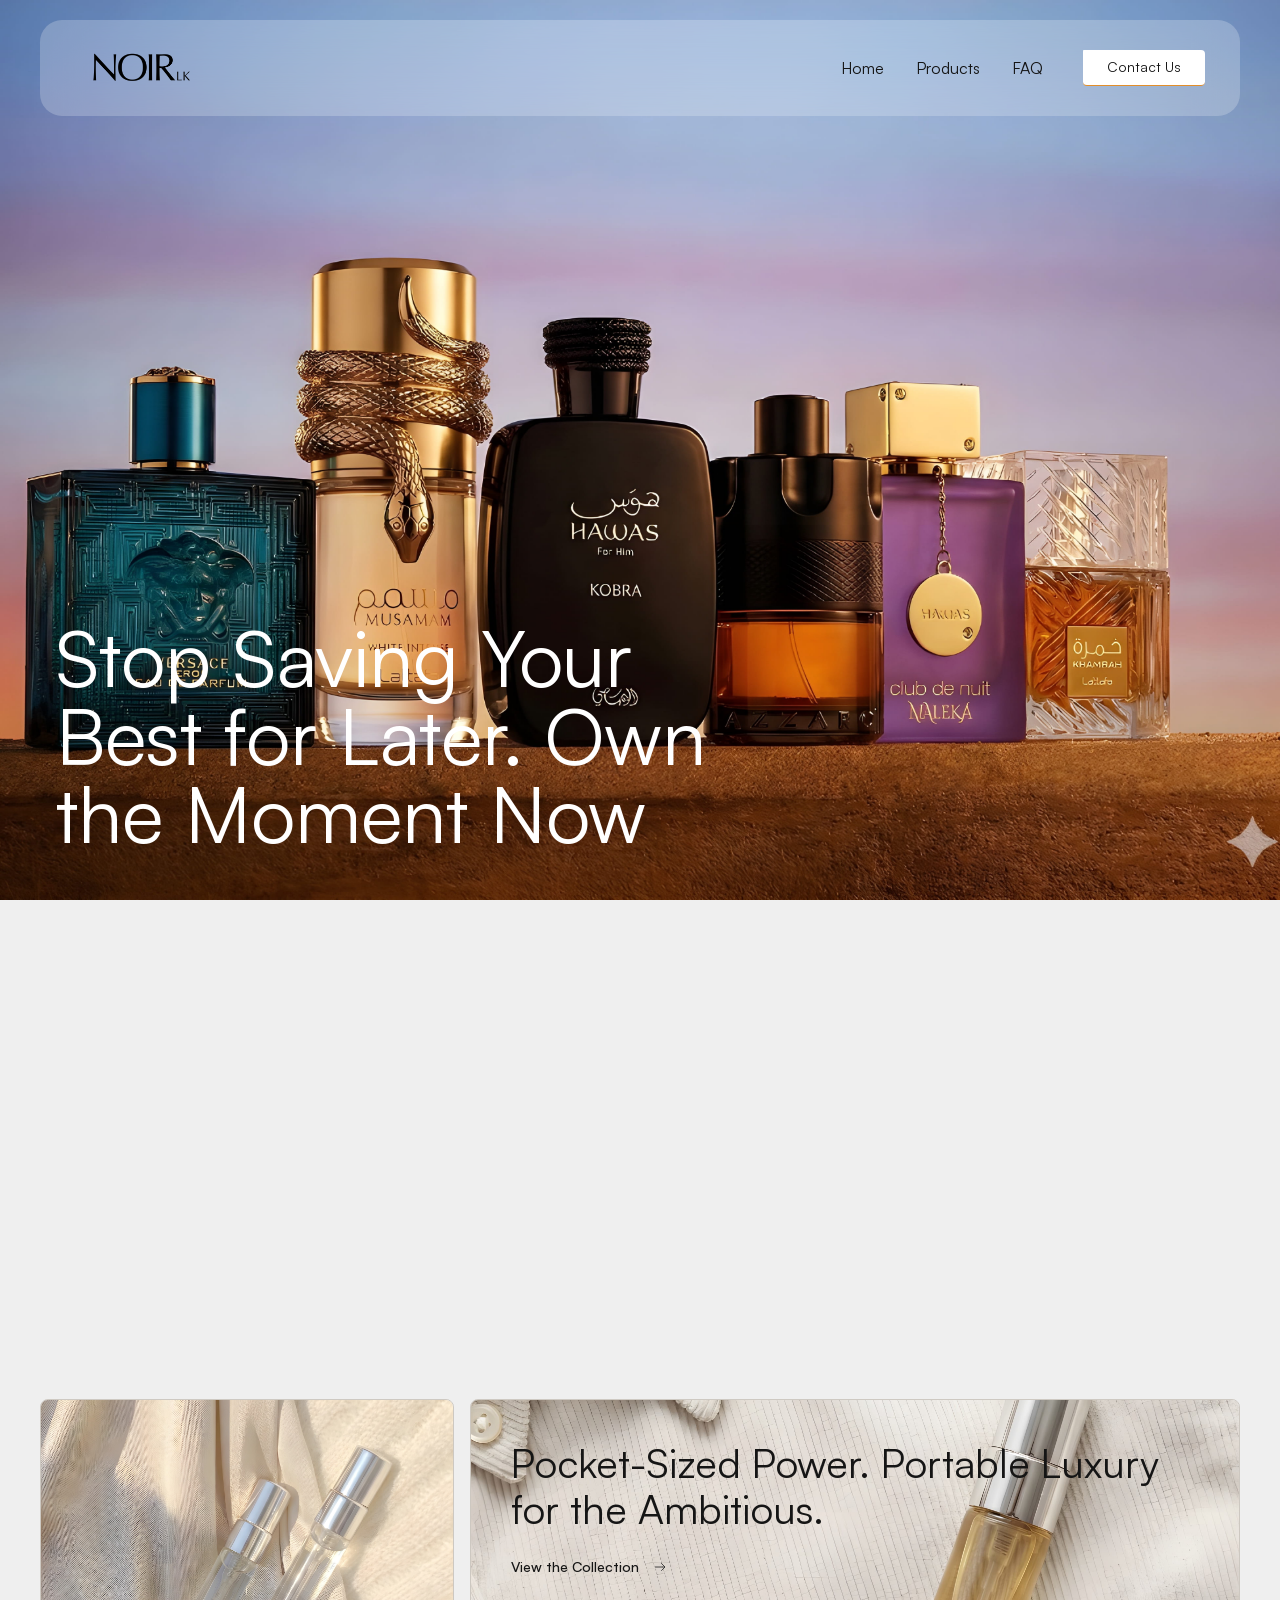
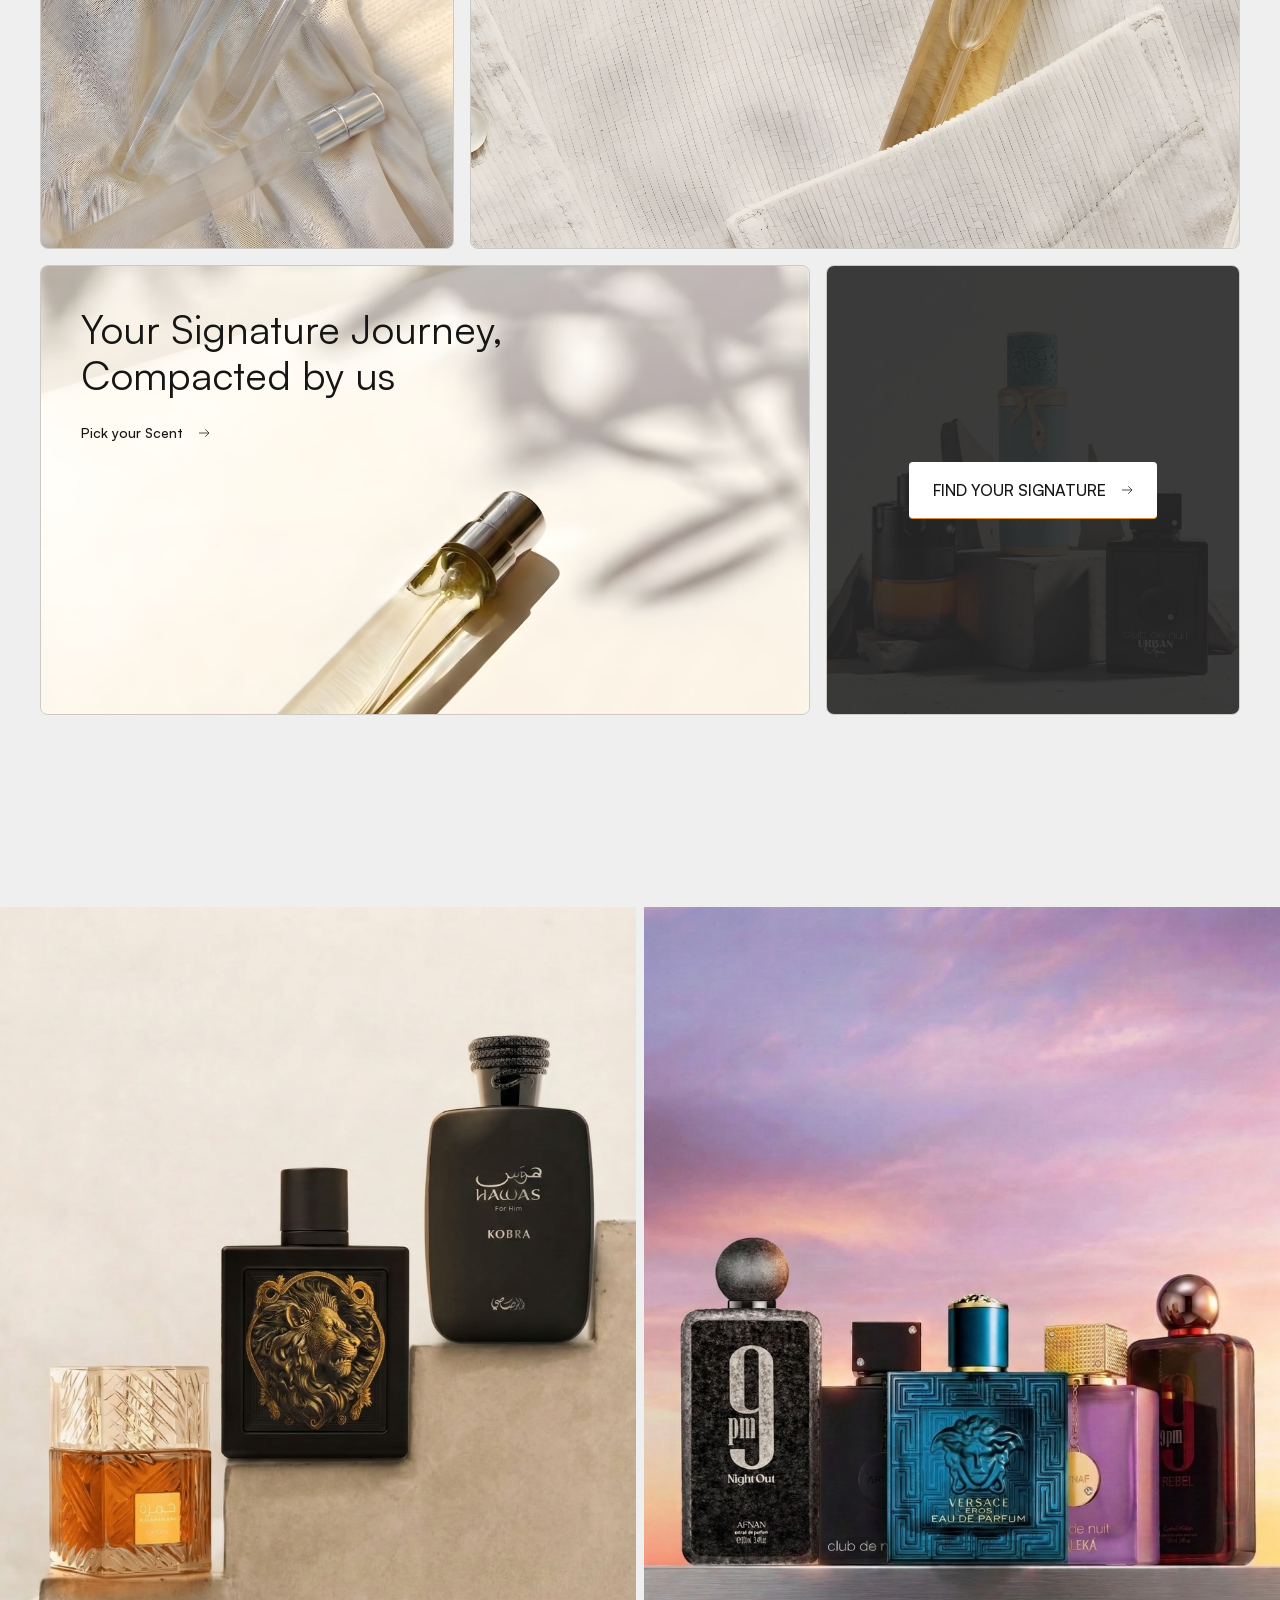
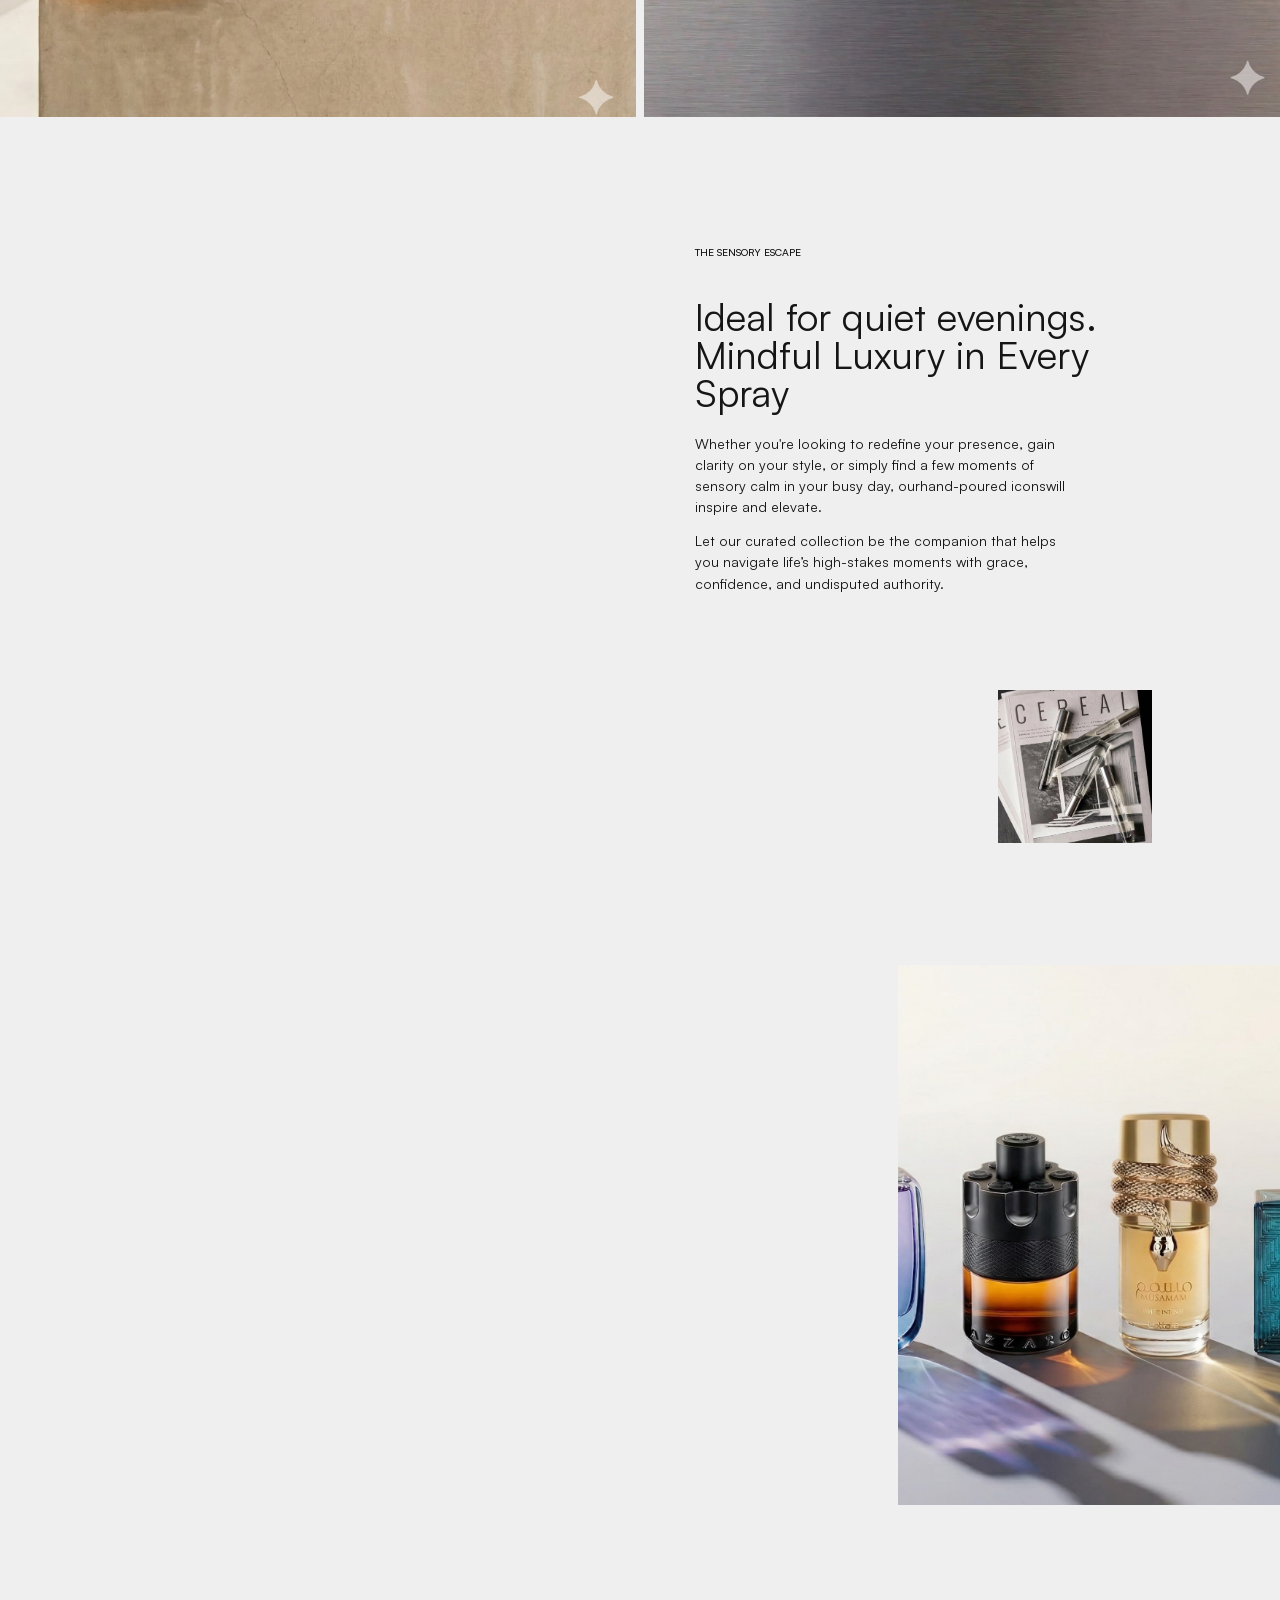
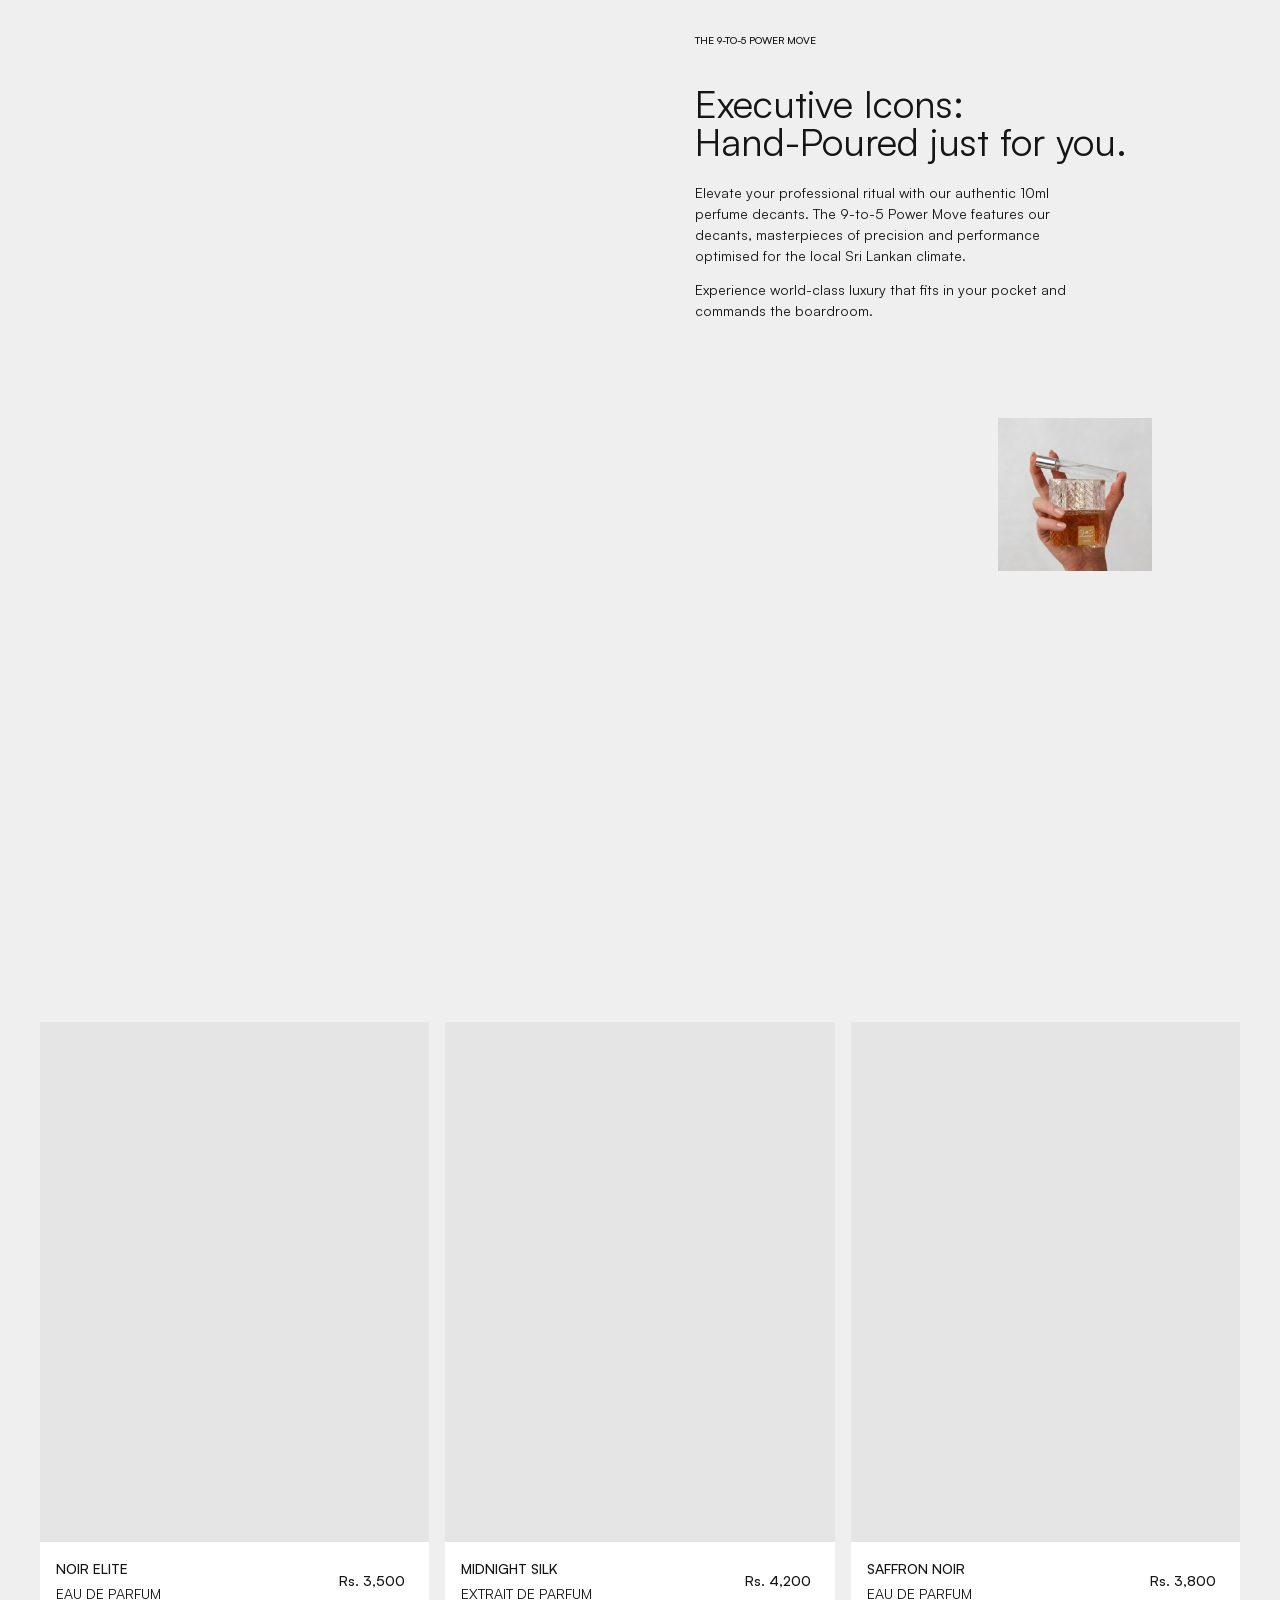
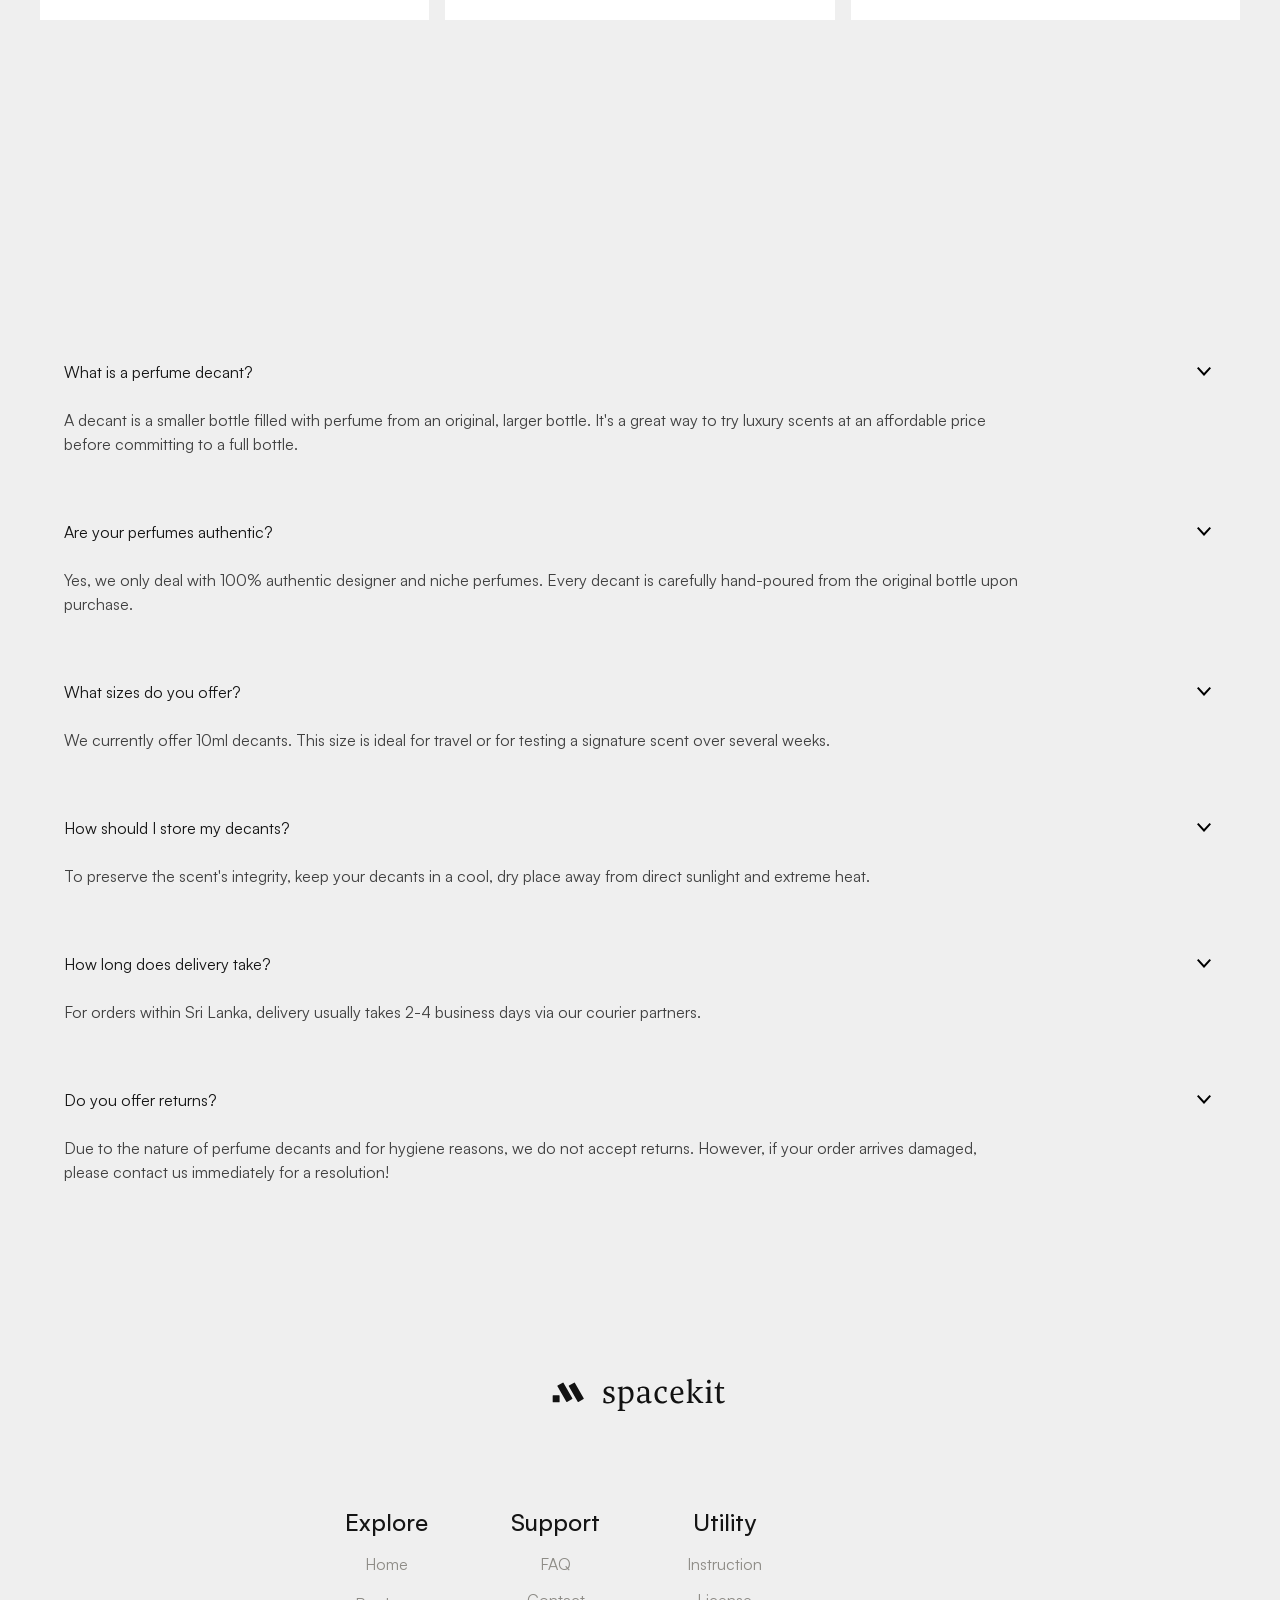
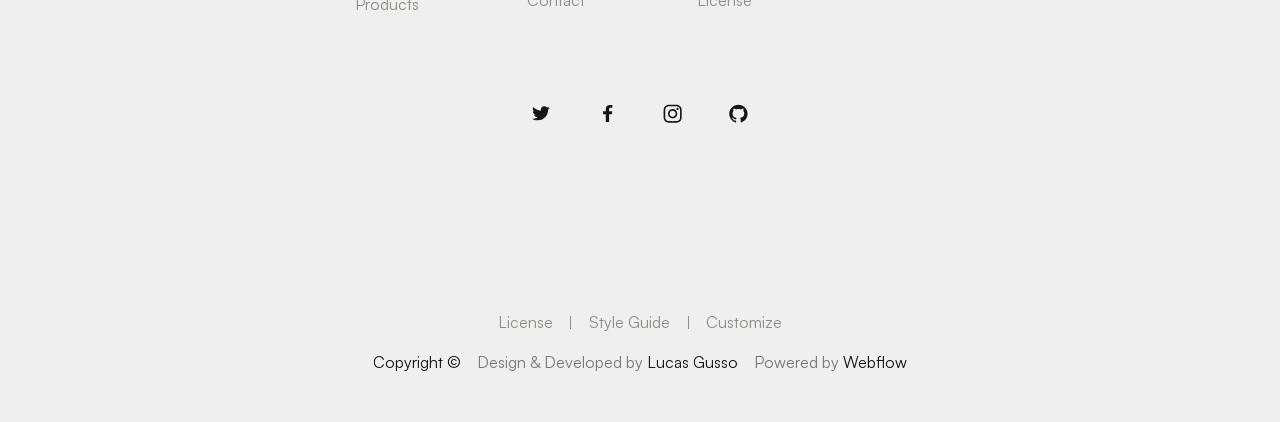
==== index.html @ 7b69faef "Products added" ====
<!DOCTYPE html>
<!--  This site was created in Webflow. https://webflow.com  --><!--  Last Published: Mon Mar 09 2026 17:05:46 GMT+0000 (Coordinated Universal Time)  -->
<html data-wf-page="69ae79fd73e4f31b45a3f7bb" data-wf-site="69ae79fa73e4f31b45a3f753" lang="en">

<head>
  <meta charset="utf-8">
  <title>Space Kit - Webflow HTML website template</title>
  <meta
    content="Elevate Your Business with Space Kit - A Free Webflow Template. Featuring CMS functionality and sleek animations, Entropy offers customizable layouts across 12 pages. Build your digital presence with ease and engage customers in style."
    name="description">
  <meta content="Space Kit - Webflow HTML website template" property="og:title">
  <meta
    content="Elevate Your Business with Space Kit - A Free Webflow Template. Featuring CMS functionality and sleek animations, Entropy offers customizable layouts across 12 pages. Build your digital presence with ease and engage customers in style."
    property="og:description">
  <meta
    content="https://cdn.prod.website-files.com/66ec6afe3cc26899cbbb300a/66eef805cadb8c125e36ce84_Opengraph%20SpaceKit.jpg"
    property="og:image">
  <meta content="Space Kit - Webflow HTML website template" property="twitter:title">
  <meta
    content="Elevate Your Business with Space Kit - A Free Webflow Template. Featuring CMS functionality and sleek animations, Entropy offers customizable layouts across 12 pages. Build your digital presence with ease and engage customers in style."
    property="twitter:description">
  <meta
    content="https://cdn.prod.website-files.com/66ec6afe3cc26899cbbb300a/66eef805cadb8c125e36ce84_Opengraph%20SpaceKit.jpg"
    property="twitter:image">
  <meta property="og:type" content="website">
  <meta content="summary_large_image" name="twitter:card">
  <meta content="width=device-width, initial-scale=1" name="viewport">
  <meta content="Webflow" name="generator">
  <link href="css/normalize.css" rel="stylesheet" type="text/css">
  <link href="css/webflow.css" rel="stylesheet" type="text/css">
  <link href="css/noir-ultra-awesome-site.webflow.css" rel="stylesheet" type="text/css">
  <script
    type="text/javascript">!function (o, c) { var n = c.documentElement, t = " w-mod-"; n.className += t + "js", ("ontouchstart" in o || o.DocumentTouch && c instanceof DocumentTouch) && (n.className += t + "touch") }(window, document);</script>
  <link href="images/favicon.jpg" rel="shortcut icon" type="image/x-icon">
  <link href="images/webclip.jpg" rel="apple-touch-icon">
</head>

<body>
  <div data-animation="default" data-collapse="medium" data-duration="400" data-easing="ease" data-easing2="ease"
    role="banner" class="navbar w-nav">
    <div class="padding-global">
      <div data-w-id="f9581d51-d09d-0761-a4c6-2b5106d5820a" class="container w-container">
        <div class="navbar-component">
          <a href="index.html" data-w-id="f9581d51-d09d-0761-a4c6-2b5106d5820c" aria-current="page"
            class="brand w-nav-brand w--current"><img sizes="(max-width: 767px) 98vw, (max-width: 991px) 728px, 940px"
              height="Auto" alt="" src="images/Noir_logo.png" loading="lazy"
              srcset="images/Noir_logo.png 500w, images/Noir_logo.png 1000w" class="logo-navbar"></a>
          <div class="right-navbar-content">
            <div class="nav-menu-wrap">
              <div class="menu-button w-nav-button">
                <div class="menu-icon w-icon-nav-menu"></div>
              </div>
            </div>
            <nav role="navigation" class="nav-menu w-nav-menu">
              <a href="index.html" aria-current="page" class="nav-link w-inline-block w--current">
                <div>Home</div>
              </a>
              <a href="products.html" class="nav-link w-inline-block">
                <div>Products</div>
              </a>
              <a href="faq.html" class="nav-link w-inline-block">
                <div>FAQ</div>
              </a>
              <div class="button-border">
                <a href="contact.html" class="button-navbar margin-left w-inline-block">
                  <div class="text-size-small">Contact Us</div>
                </a>
              </div>
            </nav>
          </div>
        </div>
      </div>
    </div>
    <div class="overlay-navbar"></div>
  </div>
  <section>
    <div class="hero-wrapper">
      <div class="hero-heading">
        <a href="products.html"
          style="-webkit-transform:translate3d(0, 10vh, 0) scale3d(1, 1, 1) rotateX(0) rotateY(0) rotateZ(0) skew(0, 0);-moz-transform:translate3d(0, 10vh, 0) scale3d(1, 1, 1) rotateX(0) rotateY(0) rotateZ(0) skew(0, 0);-ms-transform:translate3d(0, 10vh, 0) scale3d(1, 1, 1) rotateX(0) rotateY(0) rotateZ(0) skew(0, 0);transform:translate3d(0, 10vh, 0) scale3d(1, 1, 1) rotateX(0) rotateY(0) rotateZ(0) skew(0, 0);opacity:0"
          class="read-more-tag w-inline-block">
          <div class="text-size-small text-weight-bold">More Products</div>
          <div class="vertical-line-tag"></div>
          <div class="read-more-button">
            <div class="opacity-50">
              <div class="text-size-small text-weight-bold">See more</div>
            </div><img loading="lazy" src="images/Arrow.svg" alt="Arrow" class="arrow">
          </div>
        </a>
        <div class="heading-3 text-weight-light">Stop Saving Your Best for Later. Own the Moment Now</div>
      </div>
      <a href="#bento"
        style="-webkit-transform:translate3d(0, 0, 0) scale3d(1.2, 1.2, 1) rotateX(0) rotateY(0) rotateZ(0) skew(0, 0);-moz-transform:translate3d(0, 0, 0) scale3d(1.2, 1.2, 1) rotateX(0) rotateY(0) rotateZ(0) skew(0, 0);-ms-transform:translate3d(0, 0, 0) scale3d(1.2, 1.2, 1) rotateX(0) rotateY(0) rotateZ(0) skew(0, 0);transform:translate3d(0, 0, 0) scale3d(1.2, 1.2, 1) rotateX(0) rotateY(0) rotateZ(0) skew(0, 0);opacity:0"
        class="button-hero w-inline-block">
        <div class="button-image"><img loading="lazy" src="images/CIRCLE.svg" alt="Circle BG"></div>
        <div
          style="-webkit-transform:translate3d(0, 0, 0) scale3d(1, 1, 1) rotateX(0) rotateY(0) rotateZ(0deg) skew(0, 0);-moz-transform:translate3d(0, 0, 0) scale3d(1, 1, 1) rotateX(0) rotateY(0) rotateZ(0deg) skew(0, 0);-ms-transform:translate3d(0, 0, 0) scale3d(1, 1, 1) rotateX(0) rotateY(0) rotateZ(0deg) skew(0, 0);transform:translate3d(0, 0, 0) scale3d(1, 1, 1) rotateX(0) rotateY(0) rotateZ(0deg) skew(0, 0)"
          class="circular-text"><img loading="lazy" src="images/Circular-Text.svg" alt="Circle Text"></div>
        <div class="button-arrow">
          <div class="hero-arrow-wrapper"><img loading="lazy" src="images/Button-Arrow.svg" alt="Arrow"
              class="arrow"><img loading="lazy" src="images/Button-Arrow.svg" alt="Arrow" class="arrow"></div>
        </div>
      </a>
      <div class="hero-grid">
        <a id="w-node-_42e8932e-6c04-a7d4-f0c1-b4cf70a9f10b-45a3f7bb"
          style="opacity:0;-webkit-transform:translate3d(0, 0, 0) scale3d(3, 3, 1) rotateX(0) rotateY(0) rotateZ(0) skew(0, 0);-moz-transform:translate3d(0, 0, 0) scale3d(3, 3, 1) rotateX(0) rotateY(0) rotateZ(0) skew(0, 0);-ms-transform:translate3d(0, 0, 0) scale3d(3, 3, 1) rotateX(0) rotateY(0) rotateZ(0) skew(0, 0);transform:translate3d(0, 0, 0) scale3d(3, 3, 1) rotateX(0) rotateY(0) rotateZ(0) skew(0, 0)"
          href="products.html" class="hover-relative w-inline-block">
          <div class="circle-hover">
            <div class="circle-hero"></div>
          </div>
          <div class="hero-hover">
            <div class="hover-content">
              <div class="text-weight-medium">Hawas Kobra</div>
              <div>$26.00 USD</div>
            </div>
            <div class="arrow-hero"><img src="images/Diagonal-Arrow.svg" loading="lazy" alt="Arrow"
                class="arrow second"><img src="images/Diagonal-Arrow.svg" loading="lazy" alt="Arrow" class="arrow">
            </div>
          </div>
        </a>
        <a id="w-node-_05ee98da-4121-a380-22a3-c2cb54993546-45a3f7bb"
          style="opacity:0;-webkit-transform:translate3d(0, 0, 0) scale3d(3, 3, 1) rotateX(0) rotateY(0) rotateZ(0) skew(0, 0);-moz-transform:translate3d(0, 0, 0) scale3d(3, 3, 1) rotateX(0) rotateY(0) rotateZ(0) skew(0, 0);-ms-transform:translate3d(0, 0, 0) scale3d(3, 3, 1) rotateX(0) rotateY(0) rotateZ(0) skew(0, 0);transform:translate3d(0, 0, 0) scale3d(3, 3, 1) rotateX(0) rotateY(0) rotateZ(0) skew(0, 0)"
          href="products.html" class="hover-relative w-inline-block">
          <div class="circle-hover">
            <div class="circle-hero"></div>
          </div>
          <div class="hero-hover">
            <div class="hover-content">
              <div class="text-weight-medium">Versace Eros</div>
              <div>$26.00 USD</div>
            </div>
            <div class="arrow-hero"><img src="images/Diagonal-Arrow.svg" loading="lazy" alt="Arrow"
                class="arrow second"><img src="images/Diagonal-Arrow.svg" loading="lazy" alt="Arrow" class="arrow">
            </div>
          </div>
        </a>
        <a id="w-node-_860854ef-810e-d68b-1cce-be04898f4ed5-45a3f7bb"
          style="opacity:0;-webkit-transform:translate3d(0, 0, 0) scale3d(3, 3, 1) rotateX(0) rotateY(0) rotateZ(0) skew(0, 0);-moz-transform:translate3d(0, 0, 0) scale3d(3, 3, 1) rotateX(0) rotateY(0) rotateZ(0) skew(0, 0);-ms-transform:translate3d(0, 0, 0) scale3d(3, 3, 1) rotateX(0) rotateY(0) rotateZ(0) skew(0, 0);transform:translate3d(0, 0, 0) scale3d(3, 3, 1) rotateX(0) rotateY(0) rotateZ(0) skew(0, 0)"
          href="products.html" class="hover-relative w-inline-block">
          <div class="circle-hover">
            <div class="circle-hero"></div>
          </div>
          <div class="hero-hover">
            <div class="hover-content">
              <div class="text-weight-medium">Musamam White Intense</div>
              <div>$26.00 USD</div>
            </div>
            <div class="arrow-hero"><img src="images/Diagonal-Arrow.svg" loading="lazy" alt="Arrow"
                class="arrow second"><img src="images/Diagonal-Arrow.svg" loading="lazy" alt="Arrow" class="arrow">
            </div>
          </div>
        </a>
        <a id="w-node-ef7e6b0d-be93-adff-4060-9d901676e40c-45a3f7bb"
          style="opacity:0;-webkit-transform:translate3d(0, 0, 0) scale3d(3, 3, 1) rotateX(0) rotateY(0) rotateZ(0) skew(0, 0);-moz-transform:translate3d(0, 0, 0) scale3d(3, 3, 1) rotateX(0) rotateY(0) rotateZ(0) skew(0, 0);-ms-transform:translate3d(0, 0, 0) scale3d(3, 3, 1) rotateX(0) rotateY(0) rotateZ(0) skew(0, 0);transform:translate3d(0, 0, 0) scale3d(3, 3, 1) rotateX(0) rotateY(0) rotateZ(0) skew(0, 0)"
          href="products.html" class="hover-relative w-inline-block">
          <div class="circle-hover">
            <div class="circle-hero"></div>
          </div>
          <div class="hero-hover">
            <div class="hover-content">
              <div class="text-weight-medium">Azzaro MW Parfum</div>
              <div>$26.00 USD</div>
            </div>
            <div class="arrow-hero"><img src="images/Diagonal-Arrow.svg" loading="lazy" alt="Arrow"
                class="arrow second"><img src="images/Diagonal-Arrow.svg" loading="lazy" alt="Arrow" class="arrow">
            </div>
          </div>
        </a>
        <a id="w-node-e5f29151-518e-2cc5-830b-93494d1384d7-45a3f7bb"
          style="opacity:0;-webkit-transform:translate3d(0, 0, 0) scale3d(3, 3, 1) rotateX(0) rotateY(0) rotateZ(0) skew(0, 0);-moz-transform:translate3d(0, 0, 0) scale3d(3, 3, 1) rotateX(0) rotateY(0) rotateZ(0) skew(0, 0);-ms-transform:translate3d(0, 0, 0) scale3d(3, 3, 1) rotateX(0) rotateY(0) rotateZ(0) skew(0, 0);transform:translate3d(0, 0, 0) scale3d(3, 3, 1) rotateX(0) rotateY(0) rotateZ(0) skew(0, 0)"
          href="products.html" class="hover-relative w-inline-block">
          <div class="circle-hover">
            <div class="circle-hero"></div>
          </div>
          <div class="hero-hover">
            <div class="hover-content">
              <div class="text-weight-medium">club de nuit maleka</div>
              <div>$26.00 USD</div>
            </div>
            <div class="arrow-hero"><img src="images/Diagonal-Arrow.svg" loading="lazy" alt="Arrow"
                class="arrow second"><img src="images/Diagonal-Arrow.svg" loading="lazy" alt="Arrow" class="arrow">
            </div>
          </div>
        </a>
        <a id="w-node-_017e8081-75d8-24cb-ae60-e4c7ae005f3d-45a3f7bb"
          style="opacity:0;-webkit-transform:translate3d(0, 0, 0) scale3d(3, 3, 1) rotateX(0) rotateY(0) rotateZ(0) skew(0, 0);-moz-transform:translate3d(0, 0, 0) scale3d(3, 3, 1) rotateX(0) rotateY(0) rotateZ(0) skew(0, 0);-ms-transform:translate3d(0, 0, 0) scale3d(3, 3, 1) rotateX(0) rotateY(0) rotateZ(0) skew(0, 0);transform:translate3d(0, 0, 0) scale3d(3, 3, 1) rotateX(0) rotateY(0) rotateZ(0) skew(0, 0)"
          href="products.html" class="hover-relative w-inline-block">
          <div class="circle-hover">
            <div id="w-node-_203a4c75-b6ce-a7bf-7324-1a3494ceebd8-45a3f7bb" class="circle-hero"></div>
          </div>
          <div id="w-node-_0e9d5a4f-ceea-1a55-6491-4fcbdf0f3bbf-45a3f7bb" class="hero-hover">
            <div class="hover-content">
              <div class="text-weight-medium">Lattafa Khamrah</div>
              <div>$26.00 USD</div>
            </div>
            <div class="arrow-hero"><img src="images/Diagonal-Arrow.svg" loading="lazy" alt="Arrow"
                class="arrow second"><img src="images/Diagonal-Arrow.svg" loading="lazy" alt="Arrow" class="arrow">
            </div>
          </div>
        </a>
      </div>
      <div class="overlay-mobile"></div>
      <div class="hero-background"><img src="images/Hero_Image.jpg" loading="lazy"
          sizes="(max-width: 4096px) 100vw, 4096px"
          srcset="images/Hero_Image.jpg 500w, images/Hero_Image.jpg 800w, images/Hero_Image.jpg 1080w, images/Hero_Image.jpg 1600w, images/Hero_Image.jpg 2000w, images/Hero_Image.jpg 2600w, images/Hero_Image.jpg 3200w, images/Hero_Image.jpg 4096w"
          alt=""></div>
    </div>
  </section>
  <section>
    <div class="padding-global">
      <div class="w-layout-blockcontainer container w-container">
        <div id="bento" class="bento-wrapper">
          <div class="bento-header">
            <div data-w-id="6bd37292-5282-e855-ba53-dbeb6480588b" style="opacity:0" class="tag-marquee">
              <div
                style="-webkit-transform:translate3d(0%, 0, 0) scale3d(1, 1, 1) rotateX(0) rotateY(0) rotateZ(0) skew(0, 0);-moz-transform:translate3d(0%, 0, 0) scale3d(1, 1, 1) rotateX(0) rotateY(0) rotateZ(0) skew(0, 0);-ms-transform:translate3d(0%, 0, 0) scale3d(1, 1, 1) rotateX(0) rotateY(0) rotateZ(0) skew(0, 0);transform:translate3d(0%, 0, 0) scale3d(1, 1, 1) rotateX(0) rotateY(0) rotateZ(0) skew(0, 0)"
                class="tag">
                <div class="elipse"></div>
                <div class="text-size-small caps">Modern Essentials</div>
              </div>
              <div
                style="-webkit-transform:translate3d(0%, 0, 0) scale3d(1, 1, 1) rotateX(0) rotateY(0) rotateZ(0) skew(0, 0);-moz-transform:translate3d(0%, 0, 0) scale3d(1, 1, 1) rotateX(0) rotateY(0) rotateZ(0) skew(0, 0);-ms-transform:translate3d(0%, 0, 0) scale3d(1, 1, 1) rotateX(0) rotateY(0) rotateZ(0) skew(0, 0);transform:translate3d(0%, 0, 0) scale3d(1, 1, 1) rotateX(0) rotateY(0) rotateZ(0) skew(0, 0)"
                class="tag">
                <div class="elipse"></div>
                <div class="text-size-small caps">Curated for You</div>
              </div>
              <div
                style="-webkit-transform:translate3d(0%, 0, 0) scale3d(1, 1, 1) rotateX(0) rotateY(0) rotateZ(0) skew(0, 0);-moz-transform:translate3d(0%, 0, 0) scale3d(1, 1, 1) rotateX(0) rotateY(0) rotateZ(0) skew(0, 0);-ms-transform:translate3d(0%, 0, 0) scale3d(1, 1, 1) rotateX(0) rotateY(0) rotateZ(0) skew(0, 0);transform:translate3d(0%, 0, 0) scale3d(1, 1, 1) rotateX(0) rotateY(0) rotateZ(0) skew(0, 0)"
                class="tag">
                <div class="elipse"></div>
                <div class="text-size-small caps">Designed for your everyday adventures</div>
              </div>
            </div>
            <div data-w-id="2f423519-54a1-f6cf-f436-adda19db444f" style="opacity:0" class="heading-component">
              <div class="max-width-80ch">
                <div class="heading-4">Beyond the Essentials. Discover Your Signature Aura</div>
              </div>
              <div class="max-width-45ch">
                <div>From a portable power move for your next meeting to a bold niche fragrance for your afterhours,
                  explore a curated library of world-class scents designed to travel with you</div>
              </div>
            </div>
          </div>
          <div class="bento-component">
            <div class="bento-row">
              <div class="card-small"><img src="images/Image_22.jpg" loading="lazy" alt="" class="image"></div>
              <a href="products.html" class="card-big w-inline-block">
                <div class="card-big-content">
                  <div class="max-width-60ch">
                    <div class="heading-6">Pocket-Sized Power. Portable Luxury for the Ambitious.</div>
                  </div>
                  <div class="secondary-button">
                    <div class="text-size-small text-weight-medium">View the Collection</div>
                    <div class="arrow-wrapper"><img src="images/Arrow.svg" loading="lazy" alt="Arrow"></div>
                  </div>
                </div>
                <div class="card-image"><img src="images/Image_24.jpg" loading="lazy"
                    sizes="(max-width: 767px) 100vw, (max-width: 991px) 728px, 940px"
                    srcset="images/Image_24.jpg 500w, images/Image_24.jpg 800w, images/Image_24.jpg 1080w, images/Image_24.jpg 1600w, images/Image_24.jpg 2000w, images/Image_24.jpg 3068w"
                    alt="" class="image"></div>
              </a>
            </div>
            <div class="bento-row">
              <a href="products.html" class="card-big w-inline-block">
                <div class="card-big-content">
                  <div class="max-width-40ch">
                    <div class="heading-6">Your Signature Journey, Compacted by us</div>
                  </div>
                  <div class="secondary-button">
                    <div class="text-size-small text-weight-medium">Pick your Scent</div>
                    <div class="arrow-wrapper"><img src="images/Arrow.svg" loading="lazy" alt="Arrow"></div>
                  </div>
                </div>
                <div class="card-image"><img src="images/Image_25.jpg" loading="lazy"
                    sizes="(max-width: 767px) 100vw, (max-width: 991px) 728px, 940px"
                    srcset="images/Image_25.jpg 500w, images/Image_25.jpg 800w, images/Image_25.jpg 1080w, images/Image_25.jpg 1600w, images/Image_25.jpg 2728w"
                    alt="" class="image"></div>
              </a>
              <div class="card-small">
                <div class="relative">
                  <a href="products.html" class="primary-button w-inline-block">
                    <div class="text-weight-medium caps">Find your signature</div>
                    <div class="arrow-wrapper"><img src="images/Arrow.svg" loading="lazy" alt="Arrow"></div>
                  </a>
                </div>
                <div class="card-overlay"></div>
                <div class="card-image"><img src="images/Image_23.jpg" loading="lazy"
                    sizes="(max-width: 767px) 100vw, (max-width: 991px) 728px, 940px"
                    srcset="images/Image_23.jpg 500w, images/Image_23.jpg 800w, images/Image_23.jpg 1080w, images/Image_23.jpg 1600w, images/Image_23.jpg 2000w, images/Image_23.jpg 2754w"
                    alt="" class="image"></div>
              </div>
            </div>
          </div>
        </div>
      </div>
    </div>
  </section>
  <section>
    <div class="sticky-wrapper">
      <div class="sticky-component"><img src="images/Image_16.jpg" loading="lazy"
          sizes="(max-width: 1792px) 100vw, 1792px"
          srcset="images/Image_16.jpg 500w, images/Image_16.jpg 800w, images/Image_16.jpg 1080w, images/Image_16.jpg 1792w"
          alt=""></div>
      <div class="sticky-content">
        <div class="sticky-big-image"><img src="images/Image_17.jpg" loading="lazy"
            sizes="(max-width: 1848px) 100vw, 1848px"
            srcset="images/Image_17.jpg 500w, images/Image_17.jpg 800w, images/Image_17.jpg 1080w, images/Image_17.jpg 1848w"
            alt=""></div>
        <div class="sticky-text">
          <div class="text-weight-medium caps regular-vw-small">The Sensory Escape</div>
          <div class="content max-width-34vw">
            <div class="heading-vw">Ideal for quiet evenings. Mindful Luxury in Every Spray</div>
            <div class="sticky-paragraph">
              <div class="regular-vw">Whether you&#x27;re looking to redefine your presence, gain clarity on your style,
                or simply find a few moments of sensory calm in your busy day, ourhand-poured iconswill inspire and
                elevate. </div>
              <div class="regular-vw">Let our curated collection be the companion that helps you navigate life’s
                high-stakes moments with grace, confidence, and undisputed authority.</div>
            </div>
          </div>
        </div>
        <div class="sticky-small-image"><img src="images/Image_10.jpg" loading="lazy"
            sizes="(max-width: 1684px) 100vw, 1684px"
            srcset="images/Image_10.jpg 500w, images/Image_10.jpg 800w, images/Image_10.jpg 1080w, images/Image_10.jpg 1684w"
            alt="" class="image-parallax"></div>
        <div data-w-id="d6eb4b71-80eb-f603-35f2-731c895e4ef6" class="sticky-medium-image"><img src="images/Image_11.jpg"
            loading="lazy" sizes="(max-width: 2752px) 100vw, 2752px"
            srcset="images/Image_11.jpg 500w, images/Image_11.jpg 800w, images/Image_11.jpg 1080w, images/Image_11.jpg 1600w, images/Image_11.jpg 2000w, images/Image_11.jpg 2752w"
            alt="" class="image-parallax"></div>
        <div class="sticky-text">
          <div class="text-weight-medium caps regular-vw-small">THE 9-TO-5 POWER MOVE</div>
          <div class="content">
            <div class="heading-vw">Executive Icons: <br>Hand-Poured just for you.</div>
            <div class="sticky-paragraph">
              <div class="regular-vw">Elevate your professional ritual with our authentic 10ml perfume decants. The
                9-to-5 Power Move features our decants, masterpieces of precision and performance optimised for the
                local Sri Lankan climate. </div>
              <div class="regular-vw">Experience world-class luxury that fits in your pocket and commands the boardroom.
              </div>
            </div>
          </div>
        </div>
        <div class="sticky-small-image"><img src="images/Image_12.jpg" loading="lazy"
            sizes="(max-width: 4000px) 100vw, 4000px"
            srcset="images/Image_12.jpg 500w, images/Image_12.jpg 800w, images/Image_12.jpg 1080w, images/Image_12.jpg 1600w, images/Image_12.jpg 2000w, images/Image_12.jpg 2600w, images/Image_12.jpg 4000w"
            alt="" class="image-parallax"></div>
      </div>
    </div>
  </section>
  <section>
    <div class="padding-global">
      <div class="w-layout-blockcontainer container medium w-container">
        <div class="products-wrapper">
          <div data-w-id="b549090b-fb57-780a-009d-ed71c2b6c8c2" style="opacity:0" class="products-header">
            <div class="products-heading">
              <div class="flex-horizontal">
                <div class="icon-wrapper"><img src="images/Cross.svg" loading="lazy" alt="Icon"></div>
                <div class="text-size-large text-weight-medium caps">Curated Decants</div>
              </div>
              <div class="opacity-60">
                <div>All collection</div>
              </div>
            </div>
            <div class="button-wrapper">
              <a href="products.html" class="black-button w-inline-block">
                <div class="text-weight-medium caps">Find your signature</div>
              </a>
            </div>
          </div>
          <div class="products-card-wrapper">
            <div class="products-cards">
              <div class="w-dyn-item">
                <a href="detail_products.html?id=1&name=Noir%20Elite&price=Rs.%203,500&image=images/Products/Image_1.jpg&desc=A%20decadent%20and%20sophisticated%20fragrance%20with%20notes%20of%20rich%20oud%20and%20spices."
                  class="product-link w-inline-block">
                  <div class="product-card-image"><img src="images/Products/Image_1.jpg" loading="lazy"
                      style="transform:translate3d(0, 0, 0) scale3d(1.09, 1.09, 1) rotateX(0) rotateY(0) rotateZ(0) skew(0, 0)"
                      alt="Noir Elite" class="image">
                    <div style="height:100%" class="mask-frame"></div>
                  </div>
                  <div class="product-card-info">
                    <div class="info">
                      <div class="text-size-small text-weight-medium caps">Noir Elite</div>
                      <div class="text-size-small caps">Eau de Parfum</div>
                    </div>
                    <div class="text-size-small text-weight-medium">Rs. 3,500</div>
                  </div>
                </a>
              </div>
              <div class="w-dyn-item">
                <a href="detail_products.html?id=2&name=Midnight%20Silk&price=Rs.%204,200&image=images/Products/Image_2.jpg&desc=A%20sensual%20blend%20of%20midnight%20jasmine%20and%20dark%20vanilla%20over%20a%20silky%20base."
                  class="product-link w-inline-block">
                  <div class="product-card-image"><img src="images/Products/Image_2.jpg" loading="lazy"
                      style="transform:translate3d(0, 0, 0) scale3d(1.09, 1.09, 1) rotateX(0) rotateY(0) rotateZ(0) skew(0, 0)"
                      alt="Midnight Silk" class="image">
                    <div style="height:100%" class="mask-frame"></div>
                  </div>
                  <div class="product-card-info">
                    <div class="info">
                      <div class="text-size-small text-weight-medium caps">Midnight Silk</div>
                      <div class="text-size-small caps">Extrait de Parfum</div>
                    </div>
                    <div class="text-size-small text-weight-medium">Rs. 4,200</div>
                  </div>
                </a>
              </div>
              <div class="w-dyn-item">
                <a href="detail_products.html?id=3&name=Saffron%20Noir&price=Rs.%203,800&image=images/Products/Image_3.jpg&desc=Vibrant%20saffron%20notes%20intertwined%20with%20dark%20leather%20and%20hints%20of%20black%20pepper."
                  class="product-link w-inline-block">
                  <div class="product-card-image"><img src="images/Products/Image_3.jpg" loading="lazy"
                      style="transform:translate3d(0, 0, 0) scale3d(1.09, 1.09, 1) rotateX(0) rotateY(0) rotateZ(0) skew(0, 0)"
                      alt="Saffron Noir" class="image">
                    <div style="height:100%" class="mask-frame"></div>
                  </div>
                  <div class="product-card-info">
                    <div class="info">
                      <div class="text-size-small text-weight-medium caps">Saffron Noir</div>
                      <div class="text-size-small caps">Eau de Parfum</div>
                    </div>
                    <div class="text-size-small text-weight-medium">Rs. 3,800</div>
                  </div>
                </a>
              </div>
            </div>
          </div>
        </div>
      </div>
    </div>
  </section>
  <section>
    <div class="padding-global">
      <div class="w-layout-blockcontainer container small w-container">
        <div class="faq-wrapper">
          <div data-w-id="91f2a621-a900-bda0-4e4b-f4d51b12c4ae" style="opacity:0" class="faq-heading">
            <div class="heading-5">Frequently asked questions</div>
          </div>
          <div class="faq-component">
            <div class="faq-list">
              <div class="faq-hover">
                <div class="faq-item">
                  <div class="faq-top">
                    <div class="faq-title-wrapper">
                      <div>What is a perfume decant?</div>
                    </div>
                    <div class="faq-action-wrapper"><img loading="lazy" src="images/FAQ-Arrow.svg" alt="Arrow"
                        class="arrow"></div>
                  </div>
                  <div class="faq-bottom">
                    <div class="faq-bottom-content">
                      <p>A decant is a smaller bottle filled with perfume from an original, larger bottle. It's a great
                        way to try luxury scents at an affordable price before committing to a full bottle.</p>
                    </div>
                  </div>
                </div>
              </div>
              <div class="faq-hover">
                <div class="faq-item">
                  <div class="faq-top">
                    <div class="faq-title-wrapper">
                      <div>Are your perfumes authentic?</div>
                    </div>
                    <div class="faq-action-wrapper"><img loading="lazy" src="images/FAQ-Arrow.svg" alt="Arrow"
                        class="arrow"></div>
                  </div>
                  <div class="faq-bottom">
                    <div class="faq-bottom-content">
                      <p>Yes, we only deal with 100% authentic designer and niche perfumes. Every decant is carefully
                        hand-poured from the original bottle upon purchase.</p>
                    </div>
                  </div>
                </div>
              </div>
              <div class="faq-hover">
                <div class="faq-item">
                  <div class="faq-top">
                    <div class="faq-title-wrapper">
                      <div>What sizes do you offer?</div>
                    </div>
                    <div class="faq-action-wrapper"><img loading="lazy" src="images/FAQ-Arrow.svg" alt="Arrow"
                        class="arrow"></div>
                  </div>
                  <div class="faq-bottom">
                    <div class="faq-bottom-content">
                      <p>We currently offer 10ml decants. This size is ideal for travel or for testing a signature scent
                        over several weeks.</p>
                    </div>
                  </div>
                </div>
              </div>
              <div class="faq-hover">
                <div class="faq-item">
                  <div class="faq-top">
                    <div class="faq-title-wrapper">
                      <div>How should I store my decants?</div>
                    </div>
                    <div class="faq-action-wrapper"><img loading="lazy" src="images/FAQ-Arrow.svg" alt="Arrow"
                        class="arrow"></div>
                  </div>
                  <div class="faq-bottom">
                    <div class="faq-bottom-content">
                      <p>To preserve the scent's integrity, keep your decants in a cool, dry place away from direct
                        sunlight and extreme heat.</p>
                    </div>
                  </div>
                </div>
              </div>
              <div class="faq-hover">
                <div class="faq-item">
                  <div class="faq-top">
                    <div class="faq-title-wrapper">
                      <div>How long does delivery take?</div>
                    </div>
                    <div class="faq-action-wrapper"><img loading="lazy" src="images/FAQ-Arrow.svg" alt="Arrow"
                        class="arrow"></div>
                  </div>
                  <div class="faq-bottom">
                    <div class="faq-bottom-content">
                      <p>For orders within Sri Lanka, delivery usually takes 2-4 business days via our courier partners.
                      </p>
                    </div>
                  </div>
                </div>
              </div>
              <div class="faq-hover">
                <div class="faq-item">
                  <div class="faq-top">
                    <div class="faq-title-wrapper">
                      <div>Do you offer returns?</div>
                    </div>
                    <div class="faq-action-wrapper"><img loading="lazy" src="images/FAQ-Arrow.svg" alt="Arrow"
                        class="arrow"></div>
                  </div>
                  <div class="faq-bottom">
                    <div class="faq-bottom-content">
                      <p>Due to the nature of perfume decants and for hygiene reasons, we do not accept returns.
                        However, if your order arrives damaged, please contact us immediately for a resolution!</p>
                    </div>
                  </div>
                </div>
              </div>
            </div>
          </div>
        </div>
      </div>
    </div>
  </section>
  <section>
    <div class="padding-global">
      <div class="w-layout-blockcontainer container w-container">
        <div class="footer-component">
          <div data-w-id="840cf11d-6f08-20b7-2ae0-7b73f27382ee" class="footer-heading"><img loading="lazy"
              src="images/Logo-Spacekit.svg" alt="Logo" class="logo-footer"></div>
          <div data-w-id="840cf11d-6f08-20b7-2ae0-7b73f27382f0" class="w-layout-grid footer-grid">
            <div class="footer-grid-wrap">
              <div class="footer-text-size text-weight-medium">Explore</div>
              <div class="footer-links-wrapper">
                <a href="index.html" aria-current="page" class="footer-link w--current">Home</a>
                <a href="products.html" class="footer-link">Products</a>
              </div>
            </div>
            <div class="footer-grid-wrap">
              <div class="footer-text-size text-weight-medium">Support</div>
              <a href="faq.html" class="footer-link">FAQ</a>
              <a href="contact.html" class="footer-link">Contact</a>
            </div>

            <div class="footer-grid-wrap">
              <div class="footer-text-size text-weight-medium">Utility</div>
              <a href="other/instruction.html" class="footer-link">Instruction</a>
              <a href="other/license.html" class="footer-link">License</a>
            </div>
          </div>
          <div data-w-id="840cf11d-6f08-20b7-2ae0-7b73f2738313" class="footer-social-wrapper">
            <a href="https://webflow.com/templates/designers/lucas-gusso" class="footer-social w-inline-block"><img
                loading="lazy" src="images/Group.svg" alt="Logo" class="icon-embed"></a>
            <a href="https://www.instagram.com/lucas.webflow/" class="footer-social w-inline-block"><img loading="lazy"
                src="images/logo-fb-simple-2.svg" alt="Logo" class="icon-embed"></a>
            <a href="https://webflow.com/templates/designers/lucas-gusso" class="footer-social w-inline-block"><img
                loading="lazy" src="images/logo-instagram-1.svg" alt="Logo" class="icon-embed"></a>
            <a href="https://www.instagram.com/lucas.webflow/" class="footer-social w-inline-block"><img loading="lazy"
                src="images/logo-github-1.svg" alt="Logo" class="icon-embed"></a>
          </div>
          <div data-w-id="840cf11d-6f08-20b7-2ae0-7b73f273831c" class="footer-links-wrapper">
            <div class="footer-links">
              <a href="other/license.html" class="footer-link">License</a>
              <div class="vertical-line"></div>
              <a href="other/style-guide.html" class="footer-link">Style Guide</a>
              <div class="vertical-line"></div>
              <a href="https://templatestudio.webflow.io/" class="footer-link">Customize</a>
            </div>
            <div class="credits-wrapper">
              <p>Copyright ©</p>
              <a href="https://webflow.com/templates/designers/lucas-gusso" target="_blank"
                class="credits w-inline-block">
                <p class="paragraph">Design &amp; Developed by <span class="text-color-black">Lucas Gusso</span></p>
              </a>
              <a href="https://webflow.com/" target="_blank" class="credits w-inline-block">
                <p class="paragraph">Powered by <span class="text-color-black">Webflow</span></p>
              </a>
            </div>
          </div>
        </div>
      </div>
    </div>
  </section>
  <script src="https://d3e54v103j8qbb.cloudfront.net/js/jquery-3.5.1.min.dc5e7f18c8.js?site=69ae79fa73e4f31b45a3f753"
    type="text/javascript" integrity="sha256-9/aliU8dGd2tb6OSsuzixeV4y/faTqgFtohetphbbj0="
    crossorigin="anonymous"></script>
  <script src="js/webflow.js" type="text/javascript"></script>
</body>

</html>
---- css/webflow.css ----
@font-face {
  font-family: 'webflow-icons';
  src: url("[data-uri]") format('truetype');
  font-weight: normal;
  font-style: normal;
}
[class^="w-icon-"],
[class*=" w-icon-"] {
  /* use !important to prevent issues with browser extensions that change fonts */
  font-family: 'webflow-icons' !important;
  speak: none;
  font-style: normal;
  font-weight: normal;
  font-variant: normal;
  text-transform: none;
  line-height: 1;
  /* Better Font Rendering =========== */
  -webkit-font-smoothing: antialiased;
  -moz-osx-font-smoothing: grayscale;
}
.w-icon-slider-right:before {
  content: "\e600";
}
.w-icon-slider-left:before {
  content: "\e601";
}
.w-icon-nav-menu:before {
  content: "\e602";
}
.w-icon-arrow-down:before,
.w-icon-dropdown-toggle:before {
  content: "\e603";
}
.w-icon-file-upload-remove:before {
  content: "\e900";
}
.w-icon-file-upload-icon:before {
  content: "\e903";
}
* {
  -webkit-box-sizing: border-box;
  -moz-box-sizing: border-box;
  box-sizing: border-box;
}
html {
  height: 100%;
}
body {
  margin: 0;
  min-height: 100%;
  background-color: #fff;
  font-family: Arial, sans-serif;
  font-size: 14px;
  line-height: 20px;
  color: #333;
}
img {
  max-width: 100%;
  vertical-align: middle;
  display: inline-block;
}
html.w-mod-touch * {
  background-attachment: scroll !important;
}
.w-block {
  display: block;
}
.w-inline-block {
  max-width: 100%;
  display: inline-block;
}
.w-clearfix:before,
.w-clearfix:after {
  content: " ";
  display: table;
  grid-column-start: 1;
  grid-row-start: 1;
  grid-column-end: 2;
  grid-row-end: 2;
}
.w-clearfix:after {
  clear: both;
}
.w-hidden {
  display: none;
}
.w-button {
  display: inline-block;
  padding: 9px 15px;
  background-color: #3898EC;
  color: white;
  border: 0;
  line-height: inherit;
  text-decoration: none;
  cursor: pointer;
  border-radius: 0;
}
input.w-button {
  -webkit-appearance: button;
}
html[data-w-dynpage] [data-w-cloak] {
  color: transparent !important;
}
.w-code-block {
  margin: unset;
}
pre.w-code-block code {
  all: inherit;
}
.w-optimization {
  display: contents;
}
.w-webflow-badge,
.w-webflow-badge > img {
  box-sizing: unset;
  width: unset;
  height: unset;
  max-height: unset;
  max-width: unset;
  min-height: unset;
  min-width: unset;
  margin: unset;
  padding: unset;
  float: unset;
  clear: unset;
  border: unset;
  border-radius: unset;
  background: unset;
  background-image: unset;
  background-position: unset;
  background-size: unset;
  background-repeat: unset;
  background-origin: unset;
  background-clip: unset;
  background-attachment: unset;
  background-color: unset;
  box-shadow: unset;
  transform: unset;
  transition: unset;
  direction: unset;
  font-family: unset;
  font-weight: unset;
  color: unset;
  font-size: unset;
  line-height: unset;
  font-style: unset;
  font-variant: unset;
  text-align: unset;
  letter-spacing: unset;
  text-decoration: unset;
  text-indent: unset;
  text-transform: unset;
  list-style-type: unset;
  text-shadow: unset;
  vertical-align: unset;
  cursor: unset;
  white-space: unset;
  word-break: unset;
  word-spacing: unset;
  word-wrap: unset;
}
.w-webflow-badge {
  position: fixed !important;
  display: inline-block !important;
  visibility: visible !important;
  opacity: 1 !important;
  z-index: 2147483647 !important;
  top: auto !important;
  right: 12px !important;
  bottom: 12px !important;
  left: auto !important;
  color: #aaadb0 !important;
  background-color: #fff !important;
  border-radius: 3px !important;
  padding: 6px !important;
  font-size: 12px !important;
  line-height: 14px !important;
  text-decoration: none !important;
  transform: none !important;
  margin: 0 !important;
  width: auto !important;
  height: auto !important;
  overflow: unset !important;
  white-space: nowrap;
  box-shadow: 0 0 0 1px rgba(0, 0, 0, 0.1), 0px 1px 3px rgba(0, 0, 0, 0.1);
  cursor: pointer;
}
.w-webflow-badge > img {
  position: unset;
  display: inline-block !important;
  visibility: unset !important;
  opacity: 1 !important;
  vertical-align: middle !important;
}
h1,
h2,
h3,
h4,
h5,
h6 {
  font-weight: bold;
  margin-bottom: 10px;
}
h1 {
  font-size: 38px;
  line-height: 44px;
  margin-top: 20px;
}
h2 {
  font-size: 32px;
  line-height: 36px;
  margin-top: 20px;
}
h3 {
  font-size: 24px;
  line-height: 30px;
  margin-top: 20px;
}
h4 {
  font-size: 18px;
  line-height: 24px;
  margin-top: 10px;
}
h5 {
  font-size: 14px;
  line-height: 20px;
  margin-top: 10px;
}
h6 {
  font-size: 12px;
  line-height: 18px;
  margin-top: 10px;
}
p {
  margin-top: 0;
  margin-bottom: 10px;
}
blockquote {
  margin: 0 0 10px 0;
  padding: 10px 20px;
  border-left: 5px solid #E2E2E2;
  font-size: 18px;
  line-height: 22px;
}
figure {
  margin: 0;
  margin-bottom: 10px;
}
figcaption {
  margin-top: 5px;
  text-align: center;
}
ul,
ol {
  margin-top: 0px;
  margin-bottom: 10px;
  padding-left: 40px;
}
.w-list-unstyled {
  padding-left: 0;
  list-style: none;
}
.w-embed:before,
.w-embed:after {
  content: " ";
  display: table;
  grid-column-start: 1;
  grid-row-start: 1;
  grid-column-end: 2;
  grid-row-end: 2;
}
.w-embed:after {
  clear: both;
}
.w-video {
  width: 100%;
  position: relative;
  padding: 0;
}
.w-video iframe,
.w-video object,
.w-video embed {
  position: absolute;
  top: 0;
  left: 0;
  width: 100%;
  height: 100%;
  border: none;
}
fieldset {
  padding: 0;
  margin: 0;
  border: 0;
}
button,
[type='button'],
[type='reset'] {
  border: 0;
  cursor: pointer;
  -webkit-appearance: button;
}
.w-form {
  margin: 0 0 15px;
}
.w-form-done {
  display: none;
  padding: 20px;
  text-align: center;
  background-color: #dddddd;
}
.w-form-fail {
  display: none;
  margin-top: 10px;
  padding: 10px;
  background-color: #ffdede;
}
label {
  display: block;
  margin-bottom: 5px;
  font-weight: bold;
}
.w-input,
.w-select {
  display: block;
  width: 100%;
  height: 38px;
  padding: 8px 12px;
  margin-bottom: 10px;
  font-size: 14px;
  line-height: 1.42857143;
  color: #333333;
  vertical-align: middle;
  background-color: #ffffff;
  border: 1px solid #cccccc;
}
.w-input::placeholder,
.w-select::placeholder {
  color: #999;
}
.w-input:focus,
.w-select:focus {
  border-color: #3898EC;
  outline: 0;
}
.w-input[disabled],
.w-select[disabled],
.w-input[readonly],
.w-select[readonly],
fieldset[disabled] .w-input,
fieldset[disabled] .w-select {
  cursor: not-allowed;
}
.w-input[disabled]:not(.w-input-disabled),
.w-select[disabled]:not(.w-input-disabled),
.w-input[readonly],
.w-select[readonly],
fieldset[disabled]:not(.w-input-disabled) .w-input,
fieldset[disabled]:not(.w-input-disabled) .w-select {
  background-color: #eeeeee;
}
textarea.w-input,
textarea.w-select {
  height: auto;
}
.w-select {
  background-color: #f3f3f3;
}
.w-select[multiple] {
  height: auto;
}
.w-form-label {
  display: inline-block;
  cursor: pointer;
  font-weight: normal;
  margin-bottom: 0px;
}
.w-radio {
  display: block;
  margin-bottom: 5px;
  padding-left: 20px;
}
.w-radio:before,
.w-radio:after {
  content: " ";
  display: table;
  grid-column-start: 1;
  grid-row-start: 1;
  grid-column-end: 2;
  grid-row-end: 2;
}
.w-radio:after {
  clear: both;
}
.w-radio-input {
  margin: 4px 0 0;
  line-height: normal;
  float: left;
  margin-left: -20px;
}
.w-radio-input {
  margin-top: 3px;
}
.w-file-upload {
  display: block;
  margin-bottom: 10px;
}
.w-file-upload-input {
  width: 0.1px;
  height: 0.1px;
  opacity: 0;
  overflow: hidden;
  position: absolute;
  z-index: -100;
}
.w-file-upload-default,
.w-file-upload-uploading,
.w-file-upload-success {
  display: inline-block;
  color: #333333;
}
.w-file-upload-error {
  display: block;
  margin-top: 10px;
}
.w-file-upload-default.w-hidden,
.w-file-upload-uploading.w-hidden,
.w-file-upload-error.w-hidden,
.w-file-upload-success.w-hidden {
  display: none;
}
.w-file-upload-uploading-btn {
  display: flex;
  font-size: 14px;
  font-weight: normal;
  cursor: pointer;
  margin: 0;
  padding: 8px 12px;
  border: 1px solid #cccccc;
  background-color: #fafafa;
}
.w-file-upload-file {
  display: flex;
  flex-grow: 1;
  justify-content: space-between;
  margin: 0;
  padding: 8px 9px 8px 11px;
  border: 1px solid #cccccc;
  background-color: #fafafa;
}
.w-file-upload-file-name {
  font-size: 14px;
  font-weight: normal;
  display: block;
}
.w-file-remove-link {
  margin-top: 3px;
  margin-left: 10px;
  width: auto;
  height: auto;
  padding: 3px;
  display: block;
  cursor: pointer;
}
.w-icon-file-upload-remove {
  margin: auto;
  font-size: 10px;
}
.w-file-upload-error-msg {
  display: inline-block;
  color: #ea384c;
  padding: 2px 0;
}
.w-file-upload-info {
  display: inline-block;
  line-height: 38px;
  padding: 0 12px;
}
.w-file-upload-label {
  display: inline-block;
  font-size: 14px;
  font-weight: normal;
  cursor: pointer;
  margin: 0;
  padding: 8px 12px;
  border: 1px solid #cccccc;
  background-color: #fafafa;
}
.w-icon-file-upload-icon,
.w-icon-file-upload-uploading {
  display: inline-block;
  margin-right: 8px;
  width: 20px;
}
.w-icon-file-upload-uploading {
  height: 20px;
}
.w-container {
  margin-left: auto;
  margin-right: auto;
  max-width: 940px;
}
.w-container:before,
.w-container:after {
  content: " ";
  display: table;
  grid-column-start: 1;
  grid-row-start: 1;
  grid-column-end: 2;
  grid-row-end: 2;
}
.w-container:after {
  clear: both;
}
.w-container .w-row {
  margin-left: -10px;
  margin-right: -10px;
}
.w-row:before,
.w-row:after {
  content: " ";
  display: table;
  grid-column-start: 1;
  grid-row-start: 1;
  grid-column-end: 2;
  grid-row-end: 2;
}
.w-row:after {
  clear: both;
}
.w-row .w-row {
  margin-left: 0;
  margin-right: 0;
}
.w-col {
  position: relative;
  float: left;
  width: 100%;
  min-height: 1px;
  padding-left: 10px;
  padding-right: 10px;
}
.w-col .w-col {
  padding-left: 0;
  padding-right: 0;
}
.w-col-1 {
  width: 8.33333333%;
}
.w-col-2 {
  width: 16.66666667%;
}
.w-col-3 {
  width: 25%;
}
.w-col-4 {
  width: 33.33333333%;
}
.w-col-5 {
  width: 41.66666667%;
}
.w-col-6 {
  width: 50%;
}
.w-col-7 {
  width: 58.33333333%;
}
.w-col-8 {
  width: 66.66666667%;
}
.w-col-9 {
  width: 75%;
}
.w-col-10 {
  width: 83.33333333%;
}
.w-col-11 {
  width: 91.66666667%;
}
.w-col-12 {
  width: 100%;
}
.w-hidden-main {
  display: none !important;
}
@media screen and (max-width: 991px) {
  .w-container {
    max-width: 728px;
  }
  .w-hidden-main {
    display: inherit !important;
  }
  .w-hidden-medium {
    display: none !important;
  }
  .w-col-medium-1 {
    width: 8.33333333%;
  }
  .w-col-medium-2 {
    width: 16.66666667%;
  }
  .w-col-medium-3 {
    width: 25%;
  }
  .w-col-medium-4 {
    width: 33.33333333%;
  }
  .w-col-medium-5 {
    width: 41.66666667%;
  }
  .w-col-medium-6 {
    width: 50%;
  }
  .w-col-medium-7 {
    width: 58.33333333%;
  }
  .w-col-medium-8 {
    width: 66.66666667%;
  }
  .w-col-medium-9 {
    width: 75%;
  }
  .w-col-medium-10 {
    width: 83.33333333%;
  }
  .w-col-medium-11 {
    width: 91.66666667%;
  }
  .w-col-medium-12 {
    width: 100%;
  }
  .w-col-stack {
    width: 100%;
    left: auto;
    right: auto;
  }
}
@media screen and (max-width: 767px) {
  .w-hidden-main {
    display: inherit !important;
  }
  .w-hidden-medium {
    display: inherit !important;
  }
  .w-hidden-small {
    display: none !important;
  }
  .w-row,
  .w-container .w-row {
    margin-left: 0;
    margin-right: 0;
  }
  .w-col {
    width: 100%;
    left: auto;
    right: auto;
  }
  .w-col-small-1 {
    width: 8.33333333%;
  }
  .w-col-small-2 {
    width: 16.66666667%;
  }
  .w-col-small-3 {
    width: 25%;
  }
  .w-col-small-4 {
    width: 33.33333333%;
  }
  .w-col-small-5 {
    width: 41.66666667%;
  }
  .w-col-small-6 {
    width: 50%;
  }
  .w-col-small-7 {
    width: 58.33333333%;
  }
  .w-col-small-8 {
    width: 66.66666667%;
  }
  .w-col-small-9 {
    width: 75%;
  }
  .w-col-small-10 {
    width: 83.33333333%;
  }
  .w-col-small-11 {
    width: 91.66666667%;
  }
  .w-col-small-12 {
    width: 100%;
  }
}
@media screen and (max-width: 479px) {
  .w-container {
    max-width: none;
  }
  .w-hidden-main {
    display: inherit !important;
  }
  .w-hidden-medium {
    display: inherit !important;
  }
  .w-hidden-small {
    display: inherit !important;
  }
  .w-hidden-tiny {
    display: none !important;
  }
  .w-col {
    width: 100%;
  }
  .w-col-tiny-1 {
    width: 8.33333333%;
  }
  .w-col-tiny-2 {
    width: 16.66666667%;
  }
  .w-col-tiny-3 {
    width: 25%;
  }
  .w-col-tiny-4 {
    width: 33.33333333%;
  }
  .w-col-tiny-5 {
    width: 41.66666667%;
  }
  .w-col-tiny-6 {
    width: 50%;
  }
  .w-col-tiny-7 {
    width: 58.33333333%;
  }
  .w-col-tiny-8 {
    width: 66.66666667%;
  }
  .w-col-tiny-9 {
    width: 75%;
  }
  .w-col-tiny-10 {
    width: 83.33333333%;
  }
  .w-col-tiny-11 {
    width: 91.66666667%;
  }
  .w-col-tiny-12 {
    width: 100%;
  }
}
.w-widget {
  position: relative;
}
.w-widget-map {
  width: 100%;
  height: 400px;
}
.w-widget-map label {
  width: auto;
  display: inline;
}
.w-widget-map img {
  max-width: inherit;
}
.w-widget-map .gm-style-iw {
  text-align: center;
}
.w-widget-map .gm-style-iw > button {
  display: none !important;
}
.w-widget-twitter {
  overflow: hidden;
}
.w-widget-twitter-count-shim {
  display: inline-block;
  vertical-align: top;
  position: relative;
  width: 28px;
  height: 20px;
  text-align: center;
  background: white;
  border: #758696 solid 1px;
  border-radius: 3px;
}
.w-widget-twitter-count-shim * {
  pointer-events: none;
  user-select: none;
}
.w-widget-twitter-count-shim .w-widget-twitter-count-inner {
  position: relative;
  font-size: 15px;
  line-height: 12px;
  text-align: center;
  color: #999;
  font-family: serif;
}
.w-widget-twitter-count-shim .w-widget-twitter-count-clear {
  position: relative;
  display: block;
}
.w-widget-twitter-count-shim.w--large {
  width: 36px;
  height: 28px;
}
.w-widget-twitter-count-shim.w--large .w-widget-twitter-count-inner {
  font-size: 18px;
  line-height: 18px;
}
.w-widget-twitter-count-shim:not(.w--vertical) {
  margin-left: 5px;
  margin-right: 8px;
}
.w-widget-twitter-count-shim:not(.w--vertical).w--large {
  margin-left: 6px;
}
.w-widget-twitter-count-shim:not(.w--vertical):before,
.w-widget-twitter-count-shim:not(.w--vertical):after {
  top: 50%;
  left: 0;
  border: solid transparent;
  content: ' ';
  height: 0;
  width: 0;
  position: absolute;
  pointer-events: none;
}
.w-widget-twitter-count-shim:not(.w--vertical):before {
  border-color: rgba(117, 134, 150, 0);
  border-right-color: #5d6c7b;
  border-width: 4px;
  margin-left: -9px;
  margin-top: -4px;
}
.w-widget-twitter-count-shim:not(.w--vertical).w--large:before {
  border-width: 5px;
  margin-left: -10px;
  margin-top: -5px;
}
.w-widget-twitter-count-shim:not(.w--vertical):after {
  border-color: rgba(255, 255, 255, 0);
  border-right-color: white;
  border-width: 4px;
  margin-left: -8px;
  margin-top: -4px;
}
.w-widget-twitter-count-shim:not(.w--vertical).w--large:after {
  border-width: 5px;
  margin-left: -9px;
  margin-top: -5px;
}
.w-widget-twitter-count-shim.w--vertical {
  width: 61px;
  height: 33px;
  margin-bottom: 8px;
}
.w-widget-twitter-count-shim.w--vertical:before,
.w-widget-twitter-count-shim.w--vertical:after {
  top: 100%;
  left: 50%;
  border: solid transparent;
  content: ' ';
  height: 0;
  width: 0;
  position: absolute;
  pointer-events: none;
}
.w-widget-twitter-count-shim.w--vertical:before {
  border-color: rgba(117, 134, 150, 0);
  border-top-color: #5d6c7b;
  border-width: 5px;
  margin-left: -5px;
}
.w-widget-twitter-count-shim.w--vertical:after {
  border-color: rgba(255, 255, 255, 0);
  border-top-color: white;
  border-width: 4px;
  margin-left: -4px;
}
.w-widget-twitter-count-shim.w--vertical .w-widget-twitter-count-inner {
  font-size: 18px;
  line-height: 22px;
}
.w-widget-twitter-count-shim.w--vertical.w--large {
  width: 76px;
}
.w-background-video {
  position: relative;
  overflow: hidden;
  height: 500px;
  color: white;
}
.w-background-video > video {
  background-size: cover;
  background-position: 50% 50%;
  position: absolute;
  margin: auto;
  width: 100%;
  height: 100%;
  right: -100%;
  bottom: -100%;
  top: -100%;
  left: -100%;
  object-fit: cover;
  z-index: -100;
}
.w-background-video > video::-webkit-media-controls-start-playback-button {
  display: none !important;
  -webkit-appearance: none;
}
.w-background-video--control {
  position: absolute;
  bottom: 1em;
  right: 1em;
  background-color: transparent;
  padding: 0;
}
.w-background-video--control > [hidden] {
  display: none !important;
}
.w-slider {
  position: relative;
  height: 300px;
  text-align: center;
  background: #dddddd;
  clear: both;
  -webkit-tap-highlight-color: rgba(0, 0, 0, 0);
  tap-highlight-color: rgba(0, 0, 0, 0);
}
.w-slider-mask {
  position: relative;
  display: block;
  overflow: hidden;
  z-index: 1;
  left: 0;
  right: 0;
  height: 100%;
  white-space: nowrap;
}
.w-slide {
  position: relative;
  display: inline-block;
  vertical-align: top;
  width: 100%;
  height: 100%;
  white-space: normal;
  text-align: left;
}
.w-slider-nav {
  position: absolute;
  z-index: 2;
  top: auto;
  right: 0;
  bottom: 0;
  left: 0;
  margin: auto;
  padding-top: 10px;
  height: 40px;
  text-align: center;
  -webkit-tap-highlight-color: rgba(0, 0, 0, 0);
  tap-highlight-color: rgba(0, 0, 0, 0);
}
.w-slider-nav.w-round > div {
  border-radius: 100%;
}
.w-slider-nav.w-num > div {
  width: auto;
  height: auto;
  padding: 0.2em 0.5em;
  font-size: inherit;
  line-height: inherit;
}
.w-slider-nav.w-shadow > div {
  box-shadow: 0 0 3px rgba(51, 51, 51, 0.4);
}
.w-slider-nav-invert {
  color: #fff;
}
.w-slider-nav-invert > div {
  background-color: rgba(34, 34, 34, 0.4);
}
.w-slider-nav-invert > div.w-active {
  background-color: #222;
}
.w-slider-dot {
  position: relative;
  display: inline-block;
  width: 1em;
  height: 1em;
  background-color: rgba(255, 255, 255, 0.4);
  cursor: pointer;
  margin: 0 3px 0.5em;
  transition: background-color 100ms, color 100ms;
}
.w-slider-dot.w-active {
  background-color: #fff;
}
.w-slider-dot:focus {
  outline: none;
  box-shadow: 0px 0px 0px 2px #fff;
}
.w-slider-dot:focus.w-active {
  box-shadow: none;
}
.w-slider-arrow-left,
.w-slider-arrow-right {
  position: absolute;
  width: 80px;
  top: 0;
  right: 0;
  bottom: 0;
  left: 0;
  margin: auto;
  cursor: pointer;
  overflow: hidden;
  color: white;
  font-size: 40px;
  -webkit-tap-highlight-color: rgba(0, 0, 0, 0);
  tap-highlight-color: rgba(0, 0, 0, 0);
  user-select: none;
}
.w-slider-arrow-left [class^='w-icon-'],
.w-slider-arrow-right [class^='w-icon-'],
.w-slider-arrow-left [class*=' w-icon-'],
.w-slider-arrow-right [class*=' w-icon-'] {
  position: absolute;
}
.w-slider-arrow-left:focus,
.w-slider-arrow-right:focus {
  outline: 0;
}
.w-slider-arrow-left {
  z-index: 3;
  right: auto;
}
.w-slider-arrow-right {
  z-index: 4;
  left: auto;
}
.w-icon-slider-left,
.w-icon-slider-right {
  top: 0;
  right: 0;
  bottom: 0;
  left: 0;
  margin: auto;
  width: 1em;
  height: 1em;
}
.w-slider-aria-label {
  border: 0;
  clip: rect(0 0 0 0);
  height: 1px;
  margin: -1px;
  overflow: hidden;
  padding: 0;
  position: absolute;
  width: 1px;
}
.w-slider-force-show {
  display: block !important;
}
.w-dropdown {
  display: inline-block;
  position: relative;
  text-align: left;
  margin-left: auto;
  margin-right: auto;
  z-index: 900;
}
.w-dropdown-btn,
.w-dropdown-toggle,
.w-dropdown-link {
  position: relative;
  vertical-align: top;
  text-decoration: none;
  color: #222222;
  padding: 20px;
  text-align: left;
  margin-left: auto;
  margin-right: auto;
  white-space: nowrap;
}
.w-dropdown-toggle {
  user-select: none;
  display: inline-block;
  cursor: pointer;
  padding-right: 40px;
}
.w-dropdown-toggle:focus {
  outline: 0;
}
.w-icon-dropdown-toggle {
  position: absolute;
  top: 0;
  right: 0;
  bottom: 0;
  margin: auto;
  margin-right: 20px;
  width: 1em;
  height: 1em;
}
.w-dropdown-list {
  position: absolute;
  background: #dddddd;
  display: none;
  min-width: 100%;
}
.w-dropdown-list.w--open {
  display: block;
}
.w-dropdown-link {
  padding: 10px 20px;
  display: block;
  color: #222222;
}
.w-dropdown-link.w--current {
  color: #0082f3;
}
.w-dropdown-link:focus {
  outline: 0;
}
@media screen and (max-width: 767px) {
  .w-nav-brand {
    padding-left: 10px;
  }
}
/**
 * ## Note
 * Safari (on both iOS and OS X) does not handle viewport units (vh, vw) well.
 * For example percentage units do not work on descendants of elements that
 * have any dimensions expressed in viewport units. It also doesn’t handle them at
 * all in `calc()`.
 */
/**
 * Wrapper around all lightbox elements
 *
 * 1. Since the lightbox can receive focus, IE also gives it an outline.
 * 2. Fixes flickering on Chrome when a transition is in progress
 *    underneath the lightbox.
 */
.w-lightbox-backdrop {
  cursor: auto;
  font-style: normal;
  letter-spacing: normal;
  list-style: disc;
  text-indent: 0;
  text-shadow: none;
  text-transform: none;
  visibility: visible;
  white-space: normal;
  word-break: normal;
  word-spacing: normal;
  word-wrap: normal;
  position: fixed;
  top: 0;
  right: 0;
  bottom: 0;
  left: 0;
  color: #fff;
  font-family: "Helvetica Neue", Helvetica, Ubuntu, "Segoe UI", Verdana, sans-serif;
  font-size: 17px;
  line-height: 1.2;
  font-weight: 300;
  text-align: center;
  background: rgba(0, 0, 0, 0.9);
  z-index: 2000;
  outline: 0;
  /* 1 */
  opacity: 0;
  -webkit-user-select: none;
  -moz-user-select: none;
  -webkit-tap-highlight-color: transparent;
  -webkit-transform: translate(0, 0);
  /* 2 */
}
/**
 * Neat trick to bind the rubberband effect to our canvas instead of the whole
 * document on iOS. It also prevents a bug that causes the document underneath to scroll.
 */
.w-lightbox-backdrop,
.w-lightbox-container {
  height: 100%;
  overflow: auto;
  -webkit-overflow-scrolling: touch;
}
.w-lightbox-content {
  position: relative;
  height: 100vh;
  overflow: hidden;
}
.w-lightbox-view {
  position: absolute;
  width: 100vw;
  height: 100vh;
  opacity: 0;
}
.w-lightbox-view:before {
  content: "";
  height: 100vh;
}
/* .w-lightbox-content */
.w-lightbox-group,
.w-lightbox-group .w-lightbox-view,
.w-lightbox-group .w-lightbox-view:before {
  height: 86vh;
}
.w-lightbox-frame,
.w-lightbox-view:before {
  display: inline-block;
  vertical-align: middle;
}
/*
 * 1. Remove default margin set by user-agent on the <figure> element.
 */
.w-lightbox-figure {
  position: relative;
  margin: 0;
  /* 1 */
}
.w-lightbox-group .w-lightbox-figure {
  cursor: pointer;
}
/**
 * IE adds image dimensions as width and height attributes on the IMG tag,
 * but we need both width and height to be set to auto to enable scaling.
 */
.w-lightbox-img {
  width: auto;
  height: auto;
  max-width: none;
}
/**
 * 1. Reset if style is set by user on "All Images"
 */
.w-lightbox-image {
  display: block;
  float: none;
  /* 1 */
  max-width: 100vw;
  max-height: 100vh;
}
.w-lightbox-group .w-lightbox-image {
  max-height: 86vh;
}
.w-lightbox-caption {
  position: absolute;
  right: 0;
  bottom: 0;
  left: 0;
  padding: 0.5em 1em;
  background: rgba(0, 0, 0, 0.4);
  text-align: left;
  text-overflow: ellipsis;
  white-space: nowrap;
  overflow: hidden;
}
.w-lightbox-embed {
  position: absolute;
  top: 0;
  right: 0;
  bottom: 0;
  left: 0;
  width: 100%;
  height: 100%;
}
.w-lightbox-control {
  position: absolute;
  top: 0;
  width: 4em;
  background-size: 24px;
  background-repeat: no-repeat;
  background-position: center;
  cursor: pointer;
  -webkit-transition: all 0.3s;
  transition: all 0.3s;
}
.w-lightbox-left {
  display: none;
  bottom: 0;
  left: 0;
  /* <svg xmlns="http://www.w3.org/2000/svg" viewBox="-20 0 24 40" width="24" height="40"><g transform="rotate(45)"><path d="m0 0h5v23h23v5h-28z" opacity=".4"/><path d="m1 1h3v23h23v3h-26z" fill="#fff"/></g></svg> */
  background-image: url("[data-uri]");
}
.w-lightbox-right {
  display: none;
  right: 0;
  bottom: 0;
  /* <svg xmlns="http://www.w3.org/2000/svg" viewBox="-4 0 24 40" width="24" height="40"><g transform="rotate(45)"><path d="m0-0h28v28h-5v-23h-23z" opacity=".4"/><path d="m1 1h26v26h-3v-23h-23z" fill="#fff"/></g></svg> */
  background-image: url("[data-uri]");
}
/*
 * Without specifying the with and height inside the SVG, all versions of IE render the icon too small.
 * The bug does not seem to manifest itself if the elements are tall enough such as the above arrows.
 * (http://stackoverflow.com/questions/16092114/background-size-differs-in-internet-explorer)
 */
.w-lightbox-close {
  right: 0;
  height: 2.6em;
  /* <svg xmlns="http://www.w3.org/2000/svg" viewBox="-4 0 18 17" width="18" height="17"><g transform="rotate(45)"><path d="m0 0h7v-7h5v7h7v5h-7v7h-5v-7h-7z" opacity=".4"/><path d="m1 1h7v-7h3v7h7v3h-7v7h-3v-7h-7z" fill="#fff"/></g></svg> */
  background-image: url("[data-uri]");
  background-size: 18px;
}
/**
 * 1. All IE versions add extra space at the bottom without this.
 */
.w-lightbox-strip {
  position: absolute;
  bottom: 0;
  left: 0;
  right: 0;
  padding: 0 1vh;
  line-height: 0;
  /* 1 */
  white-space: nowrap;
  overflow-x: auto;
  overflow-y: hidden;
}
/*
 * 1. We use content-box to avoid having to do `width: calc(10vh + 2vw)`
 *    which doesn’t work in Safari anyway.
 * 2. Chrome renders images pixelated when switching to GPU. Making sure
 *    the parent is also rendered on the GPU (by setting translate3d for
 *    example) fixes this behavior.
 */
.w-lightbox-item {
  display: inline-block;
  width: 10vh;
  padding: 2vh 1vh;
  box-sizing: content-box;
  /* 1 */
  cursor: pointer;
  -webkit-transform: translate3d(0, 0, 0);
  /* 2 */
}
.w-lightbox-active {
  opacity: 0.3;
}
.w-lightbox-thumbnail {
  position: relative;
  height: 10vh;
  background: #222;
  overflow: hidden;
}
.w-lightbox-thumbnail-image {
  position: absolute;
  top: 0;
  left: 0;
}
.w-lightbox-thumbnail .w-lightbox-tall {
  top: 50%;
  width: 100%;
  -webkit-transform: translate(0, -50%);
  transform: translate(0, -50%);
}
.w-lightbox-thumbnail .w-lightbox-wide {
  left: 50%;
  height: 100%;
  -webkit-transform: translate(-50%, 0);
  transform: translate(-50%, 0);
}
/*
 * Spinner
 *
 * Absolute pixel values are used to avoid rounding errors that would cause
 * the white spinning element to be misaligned with the track.
 */
.w-lightbox-spinner {
  position: absolute;
  top: 50%;
  left: 50%;
  box-sizing: border-box;
  width: 40px;
  height: 40px;
  margin-top: -20px;
  margin-left: -20px;
  border: 5px solid rgba(0, 0, 0, 0.4);
  border-radius: 50%;
  -webkit-animation: spin 0.8s infinite linear;
  animation: spin 0.8s infinite linear;
}
.w-lightbox-spinner:after {
  content: "";
  position: absolute;
  top: -4px;
  right: -4px;
  bottom: -4px;
  left: -4px;
  border: 3px solid transparent;
  border-bottom-color: #fff;
  border-radius: 50%;
}
/*
 * Utility classes
 */
.w-lightbox-hide {
  display: none;
}
.w-lightbox-noscroll {
  overflow: hidden;
}
@media (min-width: 768px) {
  .w-lightbox-content {
    height: 96vh;
    margin-top: 2vh;
  }
  .w-lightbox-view,
  .w-lightbox-view:before {
    height: 96vh;
  }
  /* .w-lightbox-content */
  .w-lightbox-group,
  .w-lightbox-group .w-lightbox-view,
  .w-lightbox-group .w-lightbox-view:before {
    height: 84vh;
  }
  .w-lightbox-image {
    max-width: 96vw;
    max-height: 96vh;
  }
  .w-lightbox-group .w-lightbox-image {
    max-width: 82.3vw;
    max-height: 84vh;
  }
  .w-lightbox-left,
  .w-lightbox-right {
    display: block;
    opacity: 0.5;
  }
  .w-lightbox-close {
    opacity: 0.8;
  }
  .w-lightbox-control:hover {
    opacity: 1;
  }
}
.w-lightbox-inactive,
.w-lightbox-inactive:hover {
  opacity: 0;
}
.w-richtext:before,
.w-richtext:after {
  content: " ";
  display: table;
  grid-column-start: 1;
  grid-row-start: 1;
  grid-column-end: 2;
  grid-row-end: 2;
}
.w-richtext:after {
  clear: both;
}
.w-richtext[contenteditable="true"]:before,
.w-richtext[contenteditable="true"]:after {
  white-space: initial;
}
.w-richtext ol,
.w-richtext ul {
  overflow: hidden;
}
.w-richtext .w-richtext-figure-selected.w-richtext-figure-type-video div:after,
.w-richtext .w-richtext-figure-selected[data-rt-type="video"] div:after {
  outline: 2px solid #2895f7;
}
.w-richtext .w-richtext-figure-selected.w-richtext-figure-type-image div,
.w-richtext .w-richtext-figure-selected[data-rt-type="image"] div {
  outline: 2px solid #2895f7;
}
.w-richtext figure.w-richtext-figure-type-video > div:after,
.w-richtext figure[data-rt-type="video"] > div:after {
  content: '';
  position: absolute;
  display: none;
  left: 0;
  top: 0;
  right: 0;
  bottom: 0;
}
.w-richtext figure {
  position: relative;
  max-width: 60%;
}
.w-richtext figure > div:before {
  cursor: default!important;
}
.w-richtext figure img {
  width: 100%;
}
.w-richtext figure figcaption.w-richtext-figcaption-placeholder {
  opacity: 0.6;
}
.w-richtext figure div {
  /* fix incorrectly sized selection border in the data manager */
  font-size: 0px;
  color: transparent;
}
.w-richtext figure.w-richtext-figure-type-image,
.w-richtext figure[data-rt-type="image"] {
  display: table;
}
.w-richtext figure.w-richtext-figure-type-image > div,
.w-richtext figure[data-rt-type="image"] > div {
  display: inline-block;
}
.w-richtext figure.w-richtext-figure-type-image > figcaption,
.w-richtext figure[data-rt-type="image"] > figcaption {
  display: table-caption;
  caption-side: bottom;
}
.w-richtext figure.w-richtext-figure-type-video,
.w-richtext figure[data-rt-type="video"] {
  width: 60%;
  height: 0;
}
.w-richtext figure.w-richtext-figure-type-video iframe,
.w-richtext figure[data-rt-type="video"] iframe {
  position: absolute;
  top: 0;
  left: 0;
  width: 100%;
  height: 100%;
}
.w-richtext figure.w-richtext-figure-type-video > div,
.w-richtext figure[data-rt-type="video"] > div {
  width: 100%;
}
.w-richtext figure.w-richtext-align-center {
  margin-right: auto;
  margin-left: auto;
  clear: both;
}
.w-richtext figure.w-richtext-align-center.w-richtext-figure-type-image > div,
.w-richtext figure.w-richtext-align-center[data-rt-type="image"] > div {
  max-width: 100%;
}
.w-richtext figure.w-richtext-align-normal {
  clear: both;
}
.w-richtext figure.w-richtext-align-fullwidth {
  width: 100%;
  max-width: 100%;
  text-align: center;
  clear: both;
  display: block;
  margin-right: auto;
  margin-left: auto;
}
.w-richtext figure.w-richtext-align-fullwidth > div {
  display: inline-block;
  /* padding-bottom is used for aspect ratios in video figures
      we want the div to inherit that so hover/selection borders in the designer-canvas
      fit right*/
  padding-bottom: inherit;
}
.w-richtext figure.w-richtext-align-fullwidth > figcaption {
  display: block;
}
.w-richtext figure.w-richtext-align-floatleft {
  float: left;
  margin-right: 15px;
  clear: none;
}
.w-richtext figure.w-richtext-align-floatright {
  float: right;
  margin-left: 15px;
  clear: none;
}
.w-nav {
  position: relative;
  background: #dddddd;
  z-index: 1000;
}
.w-nav:before,
.w-nav:after {
  content: " ";
  display: table;
  grid-column-start: 1;
  grid-row-start: 1;
  grid-column-end: 2;
  grid-row-end: 2;
}
.w-nav:after {
  clear: both;
}
.w-nav-brand {
  position: relative;
  float: left;
  text-decoration: none;
  color: #333333;
}
.w-nav-link {
  position: relative;
  display: inline-block;
  vertical-align: top;
  text-decoration: none;
  color: #222222;
  padding: 20px;
  text-align: left;
  margin-left: auto;
  margin-right: auto;
}
.w-nav-link.w--current {
  color: #0082f3;
}
.w-nav-menu {
  position: relative;
  float: right;
}
[data-nav-menu-open] {
  display: block !important;
  position: absolute;
  top: 100%;
  left: 0;
  right: 0;
  background: #C8C8C8;
  text-align: center;
  overflow: visible;
  min-width: 200px;
}
.w--nav-link-open {
  display: block;
  position: relative;
}
.w-nav-overlay {
  position: absolute;
  overflow: hidden;
  display: none;
  top: 100%;
  left: 0;
  right: 0;
  width: 100%;
}
.w-nav-overlay [data-nav-menu-open] {
  top: 0;
}
.w-nav[data-animation='over-left'] .w-nav-overlay {
  width: auto;
}
.w-nav[data-animation='over-left'] .w-nav-overlay,
.w-nav[data-animation='over-left'] [data-nav-menu-open] {
  right: auto;
  z-index: 1;
  top: 0;
}
.w-nav[data-animation='over-right'] .w-nav-overlay {
  width: auto;
}
.w-nav[data-animation='over-right'] .w-nav-overlay,
.w-nav[data-animation='over-right'] [data-nav-menu-open] {
  left: auto;
  z-index: 1;
  top: 0;
}
.w-nav-button {
  position: relative;
  float: right;
  padding: 18px;
  font-size: 24px;
  display: none;
  cursor: pointer;
  -webkit-tap-highlight-color: rgba(0, 0, 0, 0);
  tap-highlight-color: rgba(0, 0, 0, 0);
  user-select: none;
}
.w-nav-button:focus {
  outline: 0;
}
.w-nav-button.w--open {
  background-color: #C8C8C8;
  color: white;
}
.w-nav[data-collapse='all'] .w-nav-menu {
  display: none;
}
.w-nav[data-collapse='all'] .w-nav-button {
  display: block;
}
.w--nav-dropdown-open {
  display: block;
}
.w--nav-dropdown-toggle-open {
  display: block;
}
.w--nav-dropdown-list-open {
  position: static;
}
@media screen and (max-width: 991px) {
  .w-nav[data-collapse='medium'] .w-nav-menu {
    display: none;
  }
  .w-nav[data-collapse='medium'] .w-nav-button {
    display: block;
  }
}
@media screen and (max-width: 767px) {
  .w-nav[data-collapse='small'] .w-nav-menu {
    display: none;
  }
  .w-nav[data-collapse='small'] .w-nav-button {
    display: block;
  }
  .w-nav-brand {
    padding-left: 10px;
  }
}
@media screen and (max-width: 479px) {
  .w-nav[data-collapse='tiny'] .w-nav-menu {
    display: none;
  }
  .w-nav[data-collapse='tiny'] .w-nav-button {
    display: block;
  }
}
.w-tabs {
  position: relative;
}
.w-tabs:before,
.w-tabs:after {
  content: " ";
  display: table;
  grid-column-start: 1;
  grid-row-start: 1;
  grid-column-end: 2;
  grid-row-end: 2;
}
.w-tabs:after {
  clear: both;
}
.w-tab-menu {
  position: relative;
}
.w-tab-link {
  position: relative;
  display: inline-block;
  vertical-align: top;
  text-decoration: none;
  padding: 9px 30px;
  text-align: left;
  cursor: pointer;
  color: #222222;
  background-color: #dddddd;
}
.w-tab-link.w--current {
  background-color: #C8C8C8;
}
.w-tab-link:focus {
  outline: 0;
}
.w-tab-content {
  position: relative;
  display: block;
  overflow: hidden;
}
.w-tab-pane {
  position: relative;
  display: none;
}
.w--tab-active {
  display: block;
}
@media screen and (max-width: 479px) {
  .w-tab-link {
    display: block;
  }
}
.w-ix-emptyfix:after {
  content: "";
}
@keyframes spin {
  0% {
    transform: rotate(0deg);
  }
  100% {
    transform: rotate(360deg);
  }
}
.w-dyn-empty {
  padding: 10px;
  background-color: #dddddd;
}
.w-dyn-hide {
  display: none !important;
}
.w-dyn-bind-empty {
  display: none !important;
}
.w-condition-invisible {
  display: none !important;
}
.wf-layout-layout {
  display: grid;
}
---- css/noir-ultra-awesome-site.webflow.css ----
@font-face {
  font-family: Satoshi;
  src: url('../fonts/Satoshi-Light.woff2') format("woff2");
  font-weight: 300;
  font-style: normal;
  font-display: swap;
}

@font-face {
  font-family: Satoshi;
  src: url('../fonts/Satoshi-Medium.woff2') format("woff2");
  font-weight: 500;
  font-style: normal;
  font-display: swap;
}

@font-face {
  font-family: Satoshi;
  src: url('../fonts/Satoshi-Black.woff2') format("woff2");
  font-weight: 900;
  font-style: normal;
  font-display: swap;
}

@font-face {
  font-family: Satoshi;
  src: url('../fonts/Satoshi-LightItalic.woff2') format("woff2");
  font-weight: 300;
  font-style: italic;
  font-display: swap;
}

@font-face {
  font-family: Satoshi;
  src: url('../fonts/Satoshi-Italic.woff2') format("woff2"), url('../fonts/Satoshi-VariableItalic.woff2') format("woff2");
  font-weight: 400;
  font-style: italic;
  font-display: swap;
}

@font-face {
  font-family: Satoshi;
  src: url('../fonts/Satoshi-BlackItalic.woff2') format("woff2");
  font-weight: 900;
  font-style: italic;
  font-display: swap;
}

@font-face {
  font-family: Satoshi Variable;
  src: url('../fonts/Satoshi-Variable.woff2') format("woff2");
  font-weight: 300 900;
  font-style: normal;
  font-display: swap;
}

@font-face {
  font-family: Satoshi;
  src: url('../fonts/Satoshi-Bold.woff2') format("woff2");
  font-weight: 700;
  font-style: normal;
  font-display: swap;
}

@font-face {
  font-family: Satoshi;
  src: url('../fonts/Satoshi-MediumItalic.woff2') format("woff2");
  font-weight: 500;
  font-style: italic;
  font-display: swap;
}

@font-face {
  font-family: Satoshi;
  src: url('../fonts/Satoshi-Regular.woff2') format("woff2");
  font-weight: 400;
  font-style: normal;
  font-display: swap;
}

@font-face {
  font-family: Satoshi;
  src: url('../fonts/Satoshi-BoldItalic.woff2') format("woff2");
  font-weight: 700;
  font-style: italic;
  font-display: swap;
}

:root {
  --color--background-color: #efefef;
  --font-family--satoshi: Satoshi, sans-serif;
  --color--font-color: #151515;
  --text-size--regular: 1rem;
  --heading-style--h2: 5rem;
  --text-size--tiny: .75rem;
  --text-size--medium: 1.125rem;
  --text-size--small: .875rem;
  --text-size--huge: 2rem;
  --heading-style--h1: 7.75rem;
  --heading-style--h5: 3.5rem;
  --heading-style--h6: 2.5rem;
  --text-size--large: 1.5rem;
  --heading-style--h3: 4.875rem;
  --color--white: white;
  --color--black: black;
  --color--primary-color: #e28e2a;
  --heading-style--h4: 4rem;
  --secondary-button--gap: 1rem;
  --font-family--satoshi-variable: "Satoshi Variable", sans-serif;
  --color--stroke: #9b8f7e;
}

.w-layout-blockcontainer {
  max-width: 940px;
  margin-left: auto;
  margin-right: auto;
  display: block;
}

.w-layout-grid {
  grid-row-gap: 16px;
  grid-column-gap: 16px;
  grid-template-rows: auto auto;
  grid-template-columns: 1fr 1fr;
  grid-auto-columns: 1fr;
  display: grid;
}

@media screen and (max-width: 991px) {
  .w-layout-blockcontainer {
    max-width: 728px;
  }
}

@media screen and (max-width: 767px) {
  .w-layout-blockcontainer {
    max-width: none;
  }
}

body {
  background-color: var(--color--background-color);
  font-family: var(--font-family--satoshi);
  color: var(--color--font-color);
  font-size: var(--text-size--regular);
  line-height: 1.5;
}

h1 {
  margin-top: 0;
  margin-bottom: 0;
  font-size: 38px;
  line-height: 44px;
}

h2 {
  margin-top: 0;
  margin-bottom: 0;
  font-size: 32px;
  line-height: 36px;
}

h3 {
  margin-top: 0;
  margin-bottom: 0;
  font-size: 24px;
  line-height: 30px;
}

h4 {
  margin-top: 0;
  margin-bottom: 0;
  font-size: 18px;
  line-height: 24px;
}

h5 {
  margin-top: 0;
  margin-bottom: 0;
  font-size: 14px;
  line-height: 20px;
}

h6 {
  margin-top: 0;
  margin-bottom: 0;
  font-size: 12px;
  line-height: 18px;
}

p {
  margin-bottom: 0;
}

a {
  color: var(--color--font-color);
  text-decoration: none;
}

img {
  object-fit: cover;
  width: 100%;
  max-width: 100%;
  height: 100%;
  display: inline-block;
}

.heading-2 {
  font-size: var(--heading-style--h2);
  line-height: .95;
}

.container {
  width: 100%;
  max-width: 110rem;
  margin-left: auto;
  margin-right: auto;
}

.container.small {
  max-width: 90rem;
}

.container.medium {
  max-width: 100rem;
}

.padding-global {
  padding-left: 2.5rem;
  padding-right: 2.5rem;
}

.padding-global.small {
  padding-left: 1rem;
  padding-right: 1rem;
}

.text-box {
  max-width: 27rem;
}

.text-box.large {
  max-width: 60rem;
}

.hero-style-guide-content {
  grid-row-gap: 1.5rem;
  color: #f3f3f3;
  flex-direction: column;
  align-items: flex-start;
  display: flex;
}

.text-size-regular {
  font-size: var(--text-size--regular);
  line-height: 1.5;
}

.hero-style-guide-wrapper {
  background-image: linear-gradient(0deg, #12121263, #12121200);
  border-radius: 1rem;
  width: 100%;
  margin-top: 1rem;
  padding: 13rem 2rem 2rem;
  overflow: hidden;
}

.button-text {
  flex-direction: column;
  display: flex;
  position: relative;
}

.text-size-tiny {
  font-size: var(--text-size--tiny);
}

.section-style-guide {
  margin-top: 5.75rem;
}

.style-guide-header {
  grid-row-gap: 2.5rem;
  flex-direction: column;
  grid-template-rows: auto;
  grid-template-columns: 1fr;
  grid-auto-columns: 1fr;
  width: 100%;
  margin-bottom: 4.5rem;
  display: flex;
}

.text-size-medium {
  font-size: var(--text-size--medium);
}

.button {
  grid-row-gap: .25rem;
  color: #3f3f3f;
  flex-direction: column;
  text-decoration: none;
  display: flex;
  overflow: hidden;
}

.button-line {
  background-color: #3f3f3f;
  width: 100%;
  height: 1px;
}

.button-text-absolute {
  position: absolute;
  bottom: -2rem;
}

.class-name-wrapper {
  grid-row-gap: 1.5rem;
  flex-direction: column;
  align-items: flex-start;
  display: flex;
}

.class-name-wrapper.margin-bottom-0 {
  margin-bottom: 0;
}

.color-palette-text {
  margin-left: 1.5rem;
  margin-right: 1.5rem;
}

.text-size-small {
  font-size: var(--text-size--small);
}

.text-weight-light {
  font-weight: 300;
}

.text-size-xsmall {
  font-size: 1rem;
}

.text-size-xsmall.text-style-caps {
  text-transform: uppercase;
}

.style-gudie-content {
  grid-column-gap: 1rem;
  grid-row-gap: 1rem;
  flex-direction: column;
  align-items: flex-start;
  display: flex;
}

.style-gudie-content.grid {
  grid-column-gap: 3rem;
  grid-row-gap: 5rem;
  grid-template-rows: auto;
  grid-template-columns: 1fr 1fr;
  grid-auto-columns: 1fr;
  font-size: 2rem;
  display: grid;
}

.style-gudie-content.horizontal {
  grid-column-gap: 4rem;
  grid-row-gap: 4rem;
  flex-flow: row;
}

.color-palette {
  border-radius: 1rem;
  width: 100%;
  height: 10rem;
}

.color-palette.black {
  background-color: #121212;
}

.color-palette.white {
  background-color: #f3f3f3;
  border: 1px solid #bbb;
}

.color-palette-card {
  grid-row-gap: 2rem;
  border: 1px solid #dfddda;
  border-radius: 1rem;
  flex-direction: column;
  padding: .5rem .5rem 2rem;
  display: flex;
}

.text-size-huge {
  font-size: var(--text-size--huge);
  font-weight: 300;
  line-height: 1.3;
}

.heading-1 {
  font-size: var(--heading-style--h1);
  line-height: .95;
}

.text-weight-regular {
  font-weight: 400;
}

.text-weight-bold {
  font-weight: 700;
}

.typography-wrapper {
  grid-row-gap: 1.5rem;
  flex-direction: column;
  align-items: flex-start;
  max-width: 30rem;
  display: flex;
}

.style-guide-menu {
  grid-row-gap: 1.5rem;
  color: #121212;
  flex-direction: column;
  align-items: flex-start;
  text-decoration: none;
  display: flex;
}

.heading-5 {
  font-size: var(--heading-style--h5);
  line-height: 1.15;
}

.text-weight-medium {
  font-weight: 500;
}

.text-weight-medium.caps.regular-vw-small {
  font-size: .8vw;
}

.style-guide-content {
  margin-bottom: 6rem;
}

.style-guide-menu-links {
  grid-row-gap: 1.5rem;
  opacity: .5;
  color: #121212;
  flex-direction: column;
  align-items: flex-start;
  text-decoration: none;
  transition: opacity .3s;
  display: flex;
}

.style-guide-menu-links:hover, .style-guide-menu-links.w--current {
  opacity: 1;
}

.sticky-menu {
  grid-row-gap: 2rem;
  flex-direction: column;
  align-items: flex-start;
  display: flex;
  position: sticky;
  top: 4rem;
}

.heading-6 {
  font-size: var(--heading-style--h6);
  line-height: 1.15;
  display: flex;
}

.text-size-large {
  font-size: var(--text-size--large);
  line-height: 1.3;
}

.style-guide-menu-wrapper {
  grid-row-gap: 2rem;
  flex-direction: column;
  align-items: flex-start;
}

.heading-3 {
  font-size: var(--heading-style--h3);
  line-height: 1;
}

.heading-3.text-weight-light {
  color: var(--color--white);
  border-radius: 0;
  font-weight: 400;
}

.style-tag {
  letter-spacing: 1px;
  text-transform: uppercase;
  border: 1px solid #0000001f;
  border-radius: 10rem;
  padding: .625rem 1.5rem;
  font-weight: 500;
}

.typography-content {
  grid-row-gap: .5rem;
  flex-direction: column;
  align-items: flex-start;
  display: flex;
}

.style-guide-component {
  grid-template-rows: auto;
  grid-template-columns: .25fr 1fr;
}

.divider-line {
  background-color: #dfddda;
  height: 1px;
}

.caps {
  text-transform: uppercase;
}

.speakers-card {
  width: 100%;
  height: 100%;
  padding: 1.5rem 1.5rem 2rem;
  text-decoration: none;
  position: relative;
  overflow: hidden;
}

.pricing-button {
  background-color: var(--color--black);
  color: var(--color--white);
  text-align: center;
  border-radius: 20rem;
  justify-content: center;
  align-items: center;
  padding: .8rem 1rem;
  text-decoration: none;
  display: flex;
  position: relative;
  overflow: hidden;
}

.pricing-button.w--current {
  justify-content: center;
  align-items: center;
  text-decoration: none;
  display: flex;
  position: relative;
  overflow: hidden;
}

.pricing-button.password {
  margin-top: 3rem;
  padding-left: 3rem;
  padding-right: 3rem;
}

.opacity-50 {
  opacity: .5;
}

.faq-component {
  grid-column-gap: 0px;
  grid-row-gap: 4.8125rem;
  flex-direction: column;
  align-items: center;
  width: 100%;
  display: flex;
}

.faq-list {
  grid-row-gap: .5rem;
  flex-direction: column;
  grid-template-rows: auto auto;
  grid-template-columns: 1fr 1fr;
  grid-auto-columns: 1fr;
  width: 100%;
  display: flex;
  position: relative;
}

.faq-item {
  cursor: pointer;
  border-radius: .5rem;
  flex-flow: column;
  padding: 1.5rem;
  display: flex;
  position: relative;
}

.faq-item:hover {
  background-color: var(--color--white);
}

.empty-state {
  text-align: center;
  background-color: #0000;
}

.faq-top {
  z-index: 1;
  cursor: pointer;
  position: relative;
}

.faq-title-wrapper {
  z-index: 10;
  height: 100%;
  padding-right: 5rem;
  position: relative;
}

.faq-action-wrapper {
  z-index: 25;
  justify-content: center;
  align-items: center;
  width: 1.5rem;
  height: 100%;
  display: flex;
  position: absolute;
  inset: 0% 0 0% auto;
}

.arrow {
  width: auto;
  height: auto;
}

.arrow.second {
  position: relative;
  top: 1rem;
}

.faq-bottom {
  z-index: 10;
  margin-right: 12rem;
  position: relative;
  overflow: hidden;
}

.faq-bottom-content {
  grid-column-gap: 0px;
  grid-row-gap: 16px;
  opacity: .8;
  grid-template-rows: auto;
  grid-template-columns: 1fr;
  grid-auto-columns: 1fr;
  margin-top: 1.5rem;
  margin-bottom: .5rem;
  display: grid;
}

.team-member-component {
  flex-direction: column;
  margin-top: 15vh;
  padding-left: 6rem;
  padding-right: 6rem;
  display: flex;
}

.rich-text h1, .rich-text h2, .rich-text h3, .rich-text h4, .rich-text h5, .rich-text h6 {
  margin-bottom: 15px;
  line-height: 1.2;
}

.rich-text p {
  margin-bottom: 1rem;
}

.event-item {
  cursor: pointer;
  flex-flow: column;
  padding-top: 2rem;
  padding-left: 1.5rem;
  padding-right: 1.5rem;
  display: flex;
}

.event-button {
  background-color: var(--color--primary-color);
  color: var(--color--white);
  border-radius: 20rem;
  justify-content: center;
  align-items: center;
  padding: .7rem 1.4rem;
  font-family: Cabinetgrotesk;
  text-decoration: none;
  display: flex;
  position: relative;
  overflow: hidden;
}

.event-button.w--current {
  font-family: Cabinetgrotesk;
}

.button-hover {
  background-color: var(--color--black);
  border-radius: 50%;
  width: 10rem;
  height: 10rem;
  position: absolute;
}

.relative {
  z-index: 5;
  position: relative;
}

.button-submit-hover {
  background-color: var(--color--primary-color);
  border-radius: 50%;
  width: 35rem;
  height: 35rem;
  position: absolute;
}

.button-submit-hover.small {
  width: 16rem;
  height: 16rem;
}

.utility-page-wrap {
  justify-content: center;
  align-items: center;
  width: 100vw;
  max-width: 100%;
  height: 100vh;
  max-height: 100%;
  display: flex;
}

.utility-page-content {
  grid-column-gap: 1rem;
  grid-row-gap: 1rem;
  text-align: center;
  flex-direction: column;
  align-items: center;
  width: 100%;
  display: flex;
}

.not-fount-text-size {
  font-size: 22rem;
  font-weight: 300;
  line-height: 1;
}

.button-home {
  background-color: var(--color--black);
  color: var(--color--white);
  text-align: center;
  border-radius: 20rem;
  justify-content: center;
  align-items: center;
  padding: .6rem 3.5rem;
  text-decoration: none;
  display: flex;
  position: relative;
  overflow: hidden;
}

.button-home.w--current {
  justify-content: center;
  align-items: center;
  text-decoration: none;
  display: flex;
  position: relative;
  overflow: hidden;
}

.text-field-contact {
  color: var(--color--black);
  background-color: #0000;
  border: 1px solid #0000;
  border-bottom-color: #15151526;
  border-radius: 0;
  margin-top: .5rem;
  margin-bottom: 1.5rem;
  padding-top: 1.6rem;
  padding-bottom: 1.6rem;
  padding-left: 1rem;
  font-size: 1rem;
  transition: all .4s;
}

.text-field-contact:hover {
  border-width: 1px;
  border-color: transparent transparent var(--color--primary-color);
  padding-left: 1.2rem;
}

.text-field-contact:active {
  color: #212121;
}

.text-field-contact:focus {
  border-color: var(--color--primary-color);
  color: var(--color--black);
  border-radius: .5rem;
}

.submit-button {
  z-index: 3;
  color: #0000;
  background-color: #0000;
  position: absolute;
  inset: 0%;
}

.max-width-70ch {
  max-width: 70ch;
}

.utility-page-form {
  flex-direction: column;
  align-items: center;
  display: flex;
}

.divider-line-instructions {
  background-color: var(--color--black);
  opacity: .1;
  width: 100%;
  height: 1px;
}

.instruction-content-wrapper {
  grid-column-gap: 4rem;
  grid-row-gap: 4rem;
  flex-flow: column;
  justify-content: flex-start;
  align-items: center;
  width: 80%;
  margin-top: 15vh;
  display: flex;
}

.heading-2-instruction {
  font-size: 5rem;
  font-weight: 300;
  line-height: 1;
}

.heading-2-instruction.text-weight-bold {
  font-weight: 700;
}

.instruction-heading {
  grid-column-gap: .8rem;
  grid-row-gap: .8rem;
  flex-flow: column;
  justify-content: flex-start;
  align-items: flex-start;
  width: 100%;
  display: flex;
}

.margin-top-description {
  margin-top: 2rem;
}

.link {
  color: var(--color--black);
  text-decoration: none;
}

.align-middle {
  justify-content: center;
  align-items: flex-start;
  display: flex;
}

.max-width-50ch {
  max-width: 50ch;
}

.instructions-wrapper {
  grid-column-gap: 2rem;
  grid-row-gap: 2rem;
  flex-flow: column;
  align-items: flex-start;
  display: flex;
}

.instructions {
  grid-column-gap: 1.3125rem;
  grid-row-gap: 1.3125rem;
  flex-flow: column;
  align-items: flex-start;
  width: 100%;
  display: flex;
}

.double-button-component {
  grid-column-gap: .5rem;
  grid-row-gap: .5rem;
  justify-content: center;
  align-items: stretch;
  display: flex;
}

.hero-changelog-wrapper {
  grid-column-gap: 2rem;
  grid-row-gap: 2rem;
  border-radius: 1rem;
  flex-flow: column;
  width: 100%;
  margin-top: 1rem;
  padding-top: 12rem;
  padding-bottom: 3rem;
  padding-right: 3rem;
  display: flex;
  overflow: hidden;
}

.style-guide-heading {
  font-size: 6.125vw;
  font-weight: 300;
  line-height: 1;
}

.changelog-component {
  grid-template-rows: auto;
  grid-template-columns: 1fr minmax(auto, 82%);
  width: 100%;
}

.style-guide-text {
  font-size: 2.75rem;
  line-height: 1.55;
}

.opacity-85 {
  opacity: .8;
}

.style-guide-button {
  grid-row-gap: .25rem;
  color: var(--color--black);
  flex-direction: column;
  align-items: flex-start;
  text-decoration: none;
  transition: opacity .2s;
  display: flex;
  overflow: hidden;
}

.style-guide-button:hover {
  opacity: .5;
}

.license-content {
  grid-column-gap: 5rem;
  grid-row-gap: 2rem;
  flex-direction: row;
  justify-content: flex-start;
  align-items: flex-start;
  display: flex;
}

.license-component {
  grid-template-rows: auto;
  grid-template-columns: 1fr;
}

.heading-4 {
  font-size: var(--heading-style--h4);
  line-height: 1.3;
}

.font-color {
  background-color: var(--color--font-color);
  color: var(--color--font-color);
}

.primary-color {
  background-color: var(--color--primary-color);
  color: var(--color--primary-color);
}

.background-color {
  background-color: var(--color--background-color);
}

.bento-wrapper {
  grid-column-gap: 6rem;
  grid-row-gap: 6rem;
  flex-flow: column;
  align-items: center;
  margin-top: 7.5rem;
  display: flex;
}

.bento-header {
  grid-column-gap: .5rem;
  grid-row-gap: .5rem;
  flex-flow: column;
  align-items: center;
  display: flex;
}

.tag-marquee {
  grid-column-gap: .6rem;
  grid-row-gap: .6rem;
  white-space: nowrap;
  align-items: center;
  max-width: 15rem;
  display: flex;
  overflow: hidden;
}

.tag {
  grid-column-gap: .6rem;
  grid-row-gap: .6rem;
  align-items: center;
  display: flex;
}

.elipse {
  background-color: var(--color--primary-color);
  border-radius: 50%;
  width: .35rem;
  height: .35rem;
}

.heading-component {
  grid-column-gap: 1rem;
  grid-row-gap: 1rem;
  text-align: center;
  flex-flow: column;
  align-items: center;
  display: flex;
}

.max-width-45ch {
  max-width: 45ch;
}

.bento-row {
  grid-column-gap: 1rem;
  grid-row-gap: 1rem;
  grid-template-rows: auto auto;
  grid-template-columns: 1fr 1fr;
  grid-auto-columns: 1fr;
  width: 100%;
  display: flex;
}

.card-small {
  border: .1px solid #9b8f7e66;
  border-radius: .5rem;
  justify-content: center;
  align-items: center;
  width: 35%;
  height: 50vh;
  display: flex;
  position: relative;
  overflow: hidden;
}

.card-big {
  border: .1px solid #9b8f7e66;
  border-radius: .5rem;
  align-items: flex-start;
  width: 65%;
  height: 50vh;
  padding: 2.5rem;
  display: flex;
  position: relative;
  overflow: hidden;
}

.card-image {
  position: absolute;
  inset: 0%;
}

.card-big-content {
  z-index: 2;
  grid-column-gap: 1.5rem;
  grid-row-gap: 1.5rem;
  flex-flow: column;
  align-items: flex-start;
  display: flex;
  position: relative;
}

.secondary-button {
  grid-column-gap: var(--secondary-button--gap);
  grid-row-gap: var(--secondary-button--gap);
  align-items: center;
  display: flex;
}

.arrow-wrapper {
  display: flex;
}

.bento-component {
  grid-column-gap: 1rem;
  grid-row-gap: 1rem;
  flex-flow: column;
  width: 100%;
  display: flex;
}

.card-overlay {
  z-index: 1;
  background-color: #272727e6;
  width: 100%;
  height: 100%;
  position: absolute;
}

.max-width-40ch {
  max-width: 40ch;
}

.max-width-60ch {
  max-width: 60ch;
}

.primary-button {
  grid-column-gap: 1rem;
  grid-row-gap: 1rem;
  border-bottom: 1px solid var(--color--primary-color);
  background-color: var(--color--white);
  border-radius: .25rem;
  align-items: center;
  padding: 1rem 1.5rem;
  transition: all .25s;
  display: flex;
  position: relative;
}

.primary-button:hover {
  border-bottom-width: 4px;
}

.sticky-wrapper {
  grid-column-gap: .5rem;
  grid-row-gap: .5rem;
  margin-top: 12rem;
  display: flex;
  position: relative;
}

.sticky-component {
  width: 50%;
  height: 90vh;
  position: sticky;
  top: 5vh;
  bottom: 5vh;
  overflow: hidden;
}

.sticky-content {
  flex-flow: column;
  align-items: flex-start;
  width: 50%;
  padding-bottom: 20vh;
  display: flex;
  position: relative;
}

.sticky-big-image {
  width: 100%;
  height: 90vh;
  overflow: hidden;
}

.sticky-text {
  grid-column-gap: 2.8vw;
  grid-row-gap: 2.8vw;
  flex-flow: column;
  align-items: flex-start;
  margin-top: 10vw;
  margin-left: 4vw;
  margin-right: 2rem;
  display: flex;
}

.content {
  grid-column-gap: 1.667vw;
  grid-row-gap: 1.667vw;
  flex-flow: column;
  align-items: flex-start;
  max-width: 36vw;
  display: flex;
}

.content.max-width-34vw {
  max-width: 34vw;
}

.sticky-paragraph {
  grid-column-gap: 1vw;
  grid-row-gap: 1vw;
  flex-flow: column;
  align-items: flex-start;
  max-width: 30vw;
  display: flex;
}

.sticky-small-image {
  flex: none;
  align-self: flex-end;
  width: 12vw;
  height: 12vw;
  margin-top: 7.5vw;
  margin-right: 10vw;
  overflow: hidden;
}

.sticky-medium-image {
  flex: none;
  align-self: flex-end;
  width: 60%;
  height: 60vh;
  margin-top: 13.5vh;
  position: relative;
  overflow: hidden;
}

.products-wrapper {
  grid-column-gap: 2.8rem;
  grid-row-gap: 2.8rem;
  flex-flow: column;
  margin-top: 10rem;
  display: flex;
}

.products-header {
  justify-content: space-between;
  display: flex;
}

.products-heading {
  grid-column-gap: .7rem;
  grid-row-gap: .7rem;
  flex-flow: column;
  align-items: flex-start;
  display: flex;
}

.flex-horizontal {
  grid-column-gap: .7rem;
  grid-row-gap: .7rem;
  align-items: center;
  display: flex;
}

.icon-wrapper {
  justify-content: center;
  align-items: center;
  display: flex;
}

.opacity-60 {
  opacity: .6;
}

.button-wrapper {
  z-index: 4;
  align-self: center;
  position: relative;
}

.black-button {
  grid-column-gap: 1rem;
  grid-row-gap: 1rem;
  background-color: var(--color--black);
  color: var(--color--white);
  border-radius: .25rem;
  align-items: center;
  padding: 1rem 2rem;
  transition: all .25s;
  display: flex;
}

.black-button:hover {
  border-bottom-width: 4px;
  transform: translate(0, 3px);
}

.products-cards {
  grid-column-gap: 1rem;
  grid-row-gap: 1rem;
  grid-template-rows: auto;
  grid-template-columns: 1fr 1fr 1fr;
  grid-auto-columns: 1fr;
  display: grid;
}

.product-link {
  background-color: var(--color--white);
  flex-flow: column;
  justify-content: flex-start;
  align-items: stretch;
  width: 100%;
  height: 100%;
  padding-bottom: 1rem;
  display: flex;
  position: relative;
}

.product-card-image {
  width: 100%;
  position: relative;
  overflow: hidden;
}

.product-card-info {
  justify-content: space-between;
  align-items: center;
  margin-top: 1rem;
  margin-left: 1rem;
  margin-right: 1.5rem;
  display: flex;
}

.info {
  grid-column-gap: .25rem;
  grid-row-gap: .25rem;
  flex-flow: column;
  align-items: flex-start;
  display: flex;
}

.mask-frame {
  background-color: #e5e5e5;
  position: absolute;
  inset: auto 0% 0%;
}

.faq-wrapper {
  grid-column-gap: 3.25rem;
  grid-row-gap: 3.25rem;
  flex-flow: column;
  align-items: center;
  margin-top: 15vh;
  display: flex;
}

.faq-heading {
  text-align: center;
  max-width: 50ch;
}

.faq-hover {
  border-radius: .5rem;
  transition: background-color .45s;
}

.faq-hover:hover {
  background-color: var(--color--white);
}

.products-main-header {
  grid-column-gap: 1rem;
  grid-row-gap: 1rem;
  flex-flow: column;
  align-items: center;
  display: flex;
}

.max-width-85ch {
  max-width: 85ch;
}

.products-component {
  grid-column-gap: 4.8rem;
  grid-row-gap: 4.8rem;
  flex-flow: column;
  margin-top: 15vh;
  display: flex;
}

.text-size-medium-vw {
  font-size: 1vw;
  font-weight: 400;
}

.text-size-medium-contact {
  font-size: 1.125rem;
}

.form-content {
  width: 100%;
}

.contact-button {
  background-color: #1d1d1f;
  border-radius: .3rem;
  transition: all .25s;
}

.contact-button.align-center {
  background-color: #0000;
  justify-content: center;
  align-items: center;
  width: 100%;
  display: flex;
}

.max-width-60ch-2 {
  max-width: 60ch;
}

.contact-wrapper {
  grid-column-gap: 6rem;
  grid-row-gap: 6rem;
  flex-flow: column;
  align-items: center;
  margin-top: 15vh;
  display: flex;
}

.error-message {
  text-align: center;
  background-color: #e54e4e;
  border-radius: .5rem;
}

.hero-component {
  grid-column-gap: 1.875rem;
  grid-row-gap: 1.875rem;
  text-align: center;
  flex-flow: column;
  align-items: center;
  display: flex;
}

.text-size-contact {
  font-size: 1.375rem;
}

.form-wrapper {
  width: 50%;
  margin-bottom: 0;
}

.name-wrapper-contact {
  width: 100%;
}

.form {
  grid-column-gap: 1.5rem;
  grid-row-gap: 1.5rem;
  flex-direction: column;
  align-items: flex-start;
  display: flex;
}

.success-message {
  color: #000;
  text-align: center;
  background-color: #f4f4f4;
  border-radius: .6rem;
  padding-top: 2rem;
  padding-bottom: 2rem;
}

.brand {
  grid-column-gap: .5rem;
  grid-row-gap: .5rem;
  justify-content: center;
  align-items: center;
  max-width: 8rem;
  display: flex;
}

.brand.w--current {
  justify-content: flex-start;
  align-items: center;
  transition: transform .25s, opacity .25s;
}

.brand.w--current:hover {
  opacity: .8;
  transform: translate(0, 1px);
}

.navbar {
  z-index: 50;
  background-color: #fff0;
  position: fixed;
  inset: 0% 0% auto;
}

.links-navbar {
  border-radius: .5rem .5rem .5rem .5px;
  justify-content: center;
  align-items: center;
  width: auto;
  padding: .5rem 1rem;
  transition: background-color .25s;
  display: flex;
  position: relative;
  overflow: hidden;
}

.links-navbar:hover {
  color: #283849;
  background-color: #f6f9fc;
}

.links-navbar.w--current {
  border: 1px solid #f6f9fc;
}

.nav-menu {
  z-index: 2;
  grid-column-gap: 1rem;
  grid-row-gap: 1rem;
  align-items: center;
  display: flex;
}

.right-navbar-content {
  grid-column-gap: .8rem;
  grid-row-gap: .8rem;
  align-items: center;
  display: flex;
}

.nav-menu-wrap {
  grid-column-gap: 1rem;
  grid-row-gap: 1rem;
  align-items: center;
  display: flex;
}

.nav-link {
  padding-left: .5rem;
  padding-right: .5rem;
  transition: all .25s;
}

.nav-link:hover {
  opacity: .6;
  transform: translate(0, 1px);
}

.navbar-component {
  -webkit-backdrop-filter: blur(20px);
  backdrop-filter: blur(20px);
  background-color: #ffffff38;
  border-radius: 1.375rem;
  flex-direction: row;
  justify-content: space-between;
  align-items: center;
  margin-top: 1.25rem;
  padding: 1rem 2.2rem 1rem 2.25rem;
  display: flex;
}

.overlay-navbar {
  z-index: 1;
  opacity: 0;
  background-color: #040404;
  width: 100%;
  height: 100vh;
  display: none;
  position: absolute;
  inset: 0%;
}

.image-parallax {
  height: 110%;
}

.hero-heading {
  z-index: 5;
  grid-column-gap: 1.125rem;
  grid-row-gap: 1.125rem;
  flex-flow: column;
  align-items: flex-start;
  max-width: 63ch;
  margin-bottom: 3rem;
  margin-left: 3.5rem;
  display: flex;
  position: relative;
}

.hero-grid {
  z-index: 3;
  grid-column-gap: 16px;
  grid-row-gap: 16px;
  grid-template-rows: 1fr 1fr 1fr 1fr 1fr 1fr;
  grid-template-columns: 1fr 1fr 1fr 1fr 1fr 1fr 1fr 1fr 1fr 1fr 1fr 1fr;
  grid-auto-columns: 1fr;
  place-items: center;
  width: 100%;
  margin-left: 4.375rem;
  margin-right: 4.375rem;
  display: grid;
  position: absolute;
  inset: 0%;
}

.hero-wrapper {
  flex-flow: column;
  justify-content: flex-end;
  height: 100vh;
  display: flex;
  position: relative;
  overflow: hidden;
}

.hero-background {
  position: absolute;
  inset: 0%;
}

.circle-hover {
  -webkit-backdrop-filter: blur(1.5px);
  backdrop-filter: blur(1.5px);
  background-color: #ffffff1a;
  border-radius: 50%;
  justify-content: center;
  align-items: center;
  width: 2rem;
  height: 2rem;
  display: flex;
}

.circle-hero {
  background-color: #fff;
  border-radius: 50%;
  width: 1rem;
  height: 1rem;
}

.hero-hover {
  grid-column-gap: 1.8rem;
  grid-row-gap: 1.8rem;
  border-bottom: 1px solid var(--color--primary-color);
  background-color: var(--color--white);
  white-space: nowrap;
  border-radius: .0625rem .3125rem .3125rem;
  align-items: flex-start;
  padding: .75rem 1rem;
  display: flex;
  position: absolute;
  left: .5rem;
  overflow: hidden;
}

.hover-content {
  grid-column-gap: .25rem;
  grid-row-gap: .25rem;
  flex-flow: column;
  align-items: flex-start;
  display: flex;
}

.hover-relative {
  position: relative;
}

.arrow-hero {
  grid-column-gap: .5rem;
  grid-row-gap: .5rem;
  justify-content: flex-end;
  align-items: stretch;
  width: 1rem;
  height: .9rem;
  margin-top: .4rem;
  display: flex;
  overflow: hidden;
}

.button-hero {
  z-index: 5;
  justify-content: center;
  align-items: center;
  display: flex;
  position: absolute;
  bottom: 2.5rem;
  right: 2.5rem;
}

.button-image {
  position: relative;
  inset: 0%;
}

.circular-text {
  padding: .5rem;
  position: absolute;
}

.button-arrow {
  position: absolute;
}

.hero-arrow-wrapper {
  grid-column-gap: 2rem;
  grid-row-gap: 2rem;
  flex-flow: column;
  justify-content: flex-end;
  align-items: center;
  width: 1.5rem;
  height: 2rem;
  display: flex;
  overflow: hidden;
}

.read-more-tag {
  grid-column-gap: .5rem;
  grid-row-gap: .5rem;
  color: var(--color--black);
  background-color: #efefef;
  border-radius: 2.3125rem;
  justify-content: space-between;
  align-items: center;
  padding: .5rem .75rem;
  text-decoration: none;
  display: flex;
}

.vertical-line-tag {
  background-color: var(--color--black);
  opacity: .5;
  color: #fff;
  width: 1px;
  height: 1rem;
}

.read-more-button {
  grid-column-gap: .5rem;
  grid-row-gap: .5rem;
  align-items: center;
  transition: all .25s;
  display: flex;
}

.read-more-button:hover {
  grid-column-gap: .8rem;
  grid-row-gap: .8rem;
}

.product-title {
  max-width: 70ch;
}

.product-info {
  grid-column-gap: 1.5rem;
  grid-row-gap: 1.5rem;
  flex-flow: column;
  align-items: flex-start;
  width: 100%;
  margin-top: 6rem;
  display: flex;
}

.product-component {
  grid-column-gap: 4.5rem;
  grid-row-gap: 4.5rem;
  grid-template-rows: auto;
  grid-template-columns: 1fr 1fr;
  grid-auto-columns: 1fr;
  justify-content: center;
  place-items: start center;
  margin-bottom: 4rem;
  display: grid;
}

.product-image {
  grid-column-gap: .25rem;
  grid-row-gap: .25rem;
  flex-flow: column;
  width: 40vw;
  max-width: 50rem;
  display: flex;
  position: relative;
  overflow: hidden;
}

.product-description {
  grid-column-gap: 1.75rem;
  grid-row-gap: 1.75rem;
  flex-flow: column;
  align-items: flex-start;
  max-width: 50ch;
  display: flex;
}

.product-wrapper {
  width: 100%;
  margin-top: 15vh;
}

.price-tag {
  grid-column-gap: .75rem;
  grid-row-gap: .75rem;
  background-color: var(--color--white);
  border: .5px solid #bebebe;
  border-radius: 2px;
  align-items: center;
  padding: .625rem;
  display: flex;
}

.info-tag {
  grid-column-gap: 1.75rem;
  grid-row-gap: 1.75rem;
  align-items: center;
  display: flex;
}

.multi-images {
  grid-column-gap: .25rem;
  grid-row-gap: .25rem;
  border-radius: .5rem;
  width: 100%;
  height: 15vh;
  display: flex;
  overflow: hidden;
}

.lightbox-link {
  border-radius: .5rem;
  height: 38vh;
  overflow: hidden;
}

.product-button {
  grid-column-gap: 1rem;
  grid-row-gap: 1rem;
  background-color: var(--color--black);
  color: var(--color--white);
  border-radius: 20rem;
  align-items: center;
  margin-top: 2.1rem;
  padding: 1.6rem 3.1rem 1.6rem 3.6rem;
  display: flex;
}

.lightbox-wrapper {
  grid-column-gap: .25rem;
  grid-row-gap: .25rem;
  display: flex;
}

.footer-grid-wrap {
  grid-column-gap: .75rem;
  grid-row-gap: .75rem;
  flex-flow: column;
  justify-content: flex-start;
  align-items: center;
  display: flex;
}

.credits-wrapper {
  grid-column-gap: 1rem;
  grid-row-gap: 1rem;
  justify-content: flex-start;
  align-items: center;
  display: flex;
}

.footer-grid {
  grid-column-gap: 5rem;
  flex-flow: wrap;
  grid-template-rows: auto;
  grid-template-columns: 1fr 1fr 1fr 1fr;
  grid-auto-columns: 1fr;
  align-items: start;
  display: grid;
}

.footer-heading {
  justify-content: flex-start;
  align-items: flex-start;
  height: 3rem;
  margin-bottom: 5rem;
  display: flex;
  position: relative;
}

.text-color-black {
  color: #151515;
}

.footer-component {
  flex-flow: column;
  justify-content: center;
  align-items: center;
  padding-top: 10rem;
  padding-bottom: 3rem;
  display: flex;
}

.footer-social {
  border-radius: 50%;
  justify-content: center;
  align-items: center;
  width: 2.6rem;
  height: 2.6rem;
  padding: .7rem;
  transition: all .3s;
  display: flex;
}

.footer-social:hover {
  background-color: var(--color--primary-color);
  color: #c9d4d8;
  transform: translate(0, -2px);
}

.icon-embed {
  object-fit: contain;
  justify-content: center;
  align-items: center;
  height: 100%;
  display: flex;
}

.credits {
  text-decoration: none;
  transition: opacity .2s;
}

.credits:hover {
  opacity: .8;
}

.vertical-line {
  background-color: #8e8c87;
  width: 1px;
  height: .8rem;
}

.footer-links {
  grid-column-gap: 1.1rem;
  grid-row-gap: 1.1rem;
  align-items: center;
  display: flex;
}

.footer-links-wrapper {
  grid-column-gap: 1rem;
  grid-row-gap: 1rem;
  flex-flow: column;
  justify-content: flex-start;
  align-items: center;
  display: flex;
}

.footer-link {
  color: #8e8c87;
  font-size: 1rem;
  font-weight: 400;
  text-decoration: none;
  transition: all .25s;
}

.footer-link:hover {
  color: #151515;
  transform: translate(0, -2px);
}

.footer-social-wrapper {
  grid-column-gap: 1.5rem;
  grid-row-gap: 1.5rem;
  justify-content: center;
  align-items: center;
  margin-top: 4.8rem;
  margin-bottom: 11rem;
  display: flex;
}

.paragraph {
  color: #00000080;
}

.footer-text-size {
  font-size: 1.5rem;
}

.max-width-80ch {
  max-width: 80ch;
}

.button-navbar {
  grid-column-gap: 1rem;
  grid-row-gap: 1rem;
  border-bottom: 1px solid var(--color--primary-color);
  background-color: var(--color--white);
  border-radius: .25rem;
  align-items: center;
  padding: 1rem 1.5rem;
  transition: all .25s;
  display: flex;
  position: relative;
}

.button-navbar:hover {
  border-bottom-width: 2px;
}

.button-navbar.margin-left {
  margin-left: 1rem;
  padding-top: .5rem;
  padding-bottom: .5rem;
}

.button-border {
  border-radius: .25rem;
  justify-content: center;
  align-items: flex-end;
  max-height: 2.3rem;
  display: flex;
  overflow: hidden;
}

.heading-vw {
  font-size: 3vw;
  line-height: 1;
}

.regular-vw {
  font-size: 1.1vw;
}

.modal-text {
  grid-column-gap: .5rem;
  grid-row-gap: .5rem;
  color: #101828;
  flex-flow: column;
  display: flex;
}

.text-size-medium-2 {
  font-size: 1.125rem;
}

.modal-content {
  grid-column-gap: 1.25rem;
  grid-row-gap: 1.25rem;
  flex-flow: column;
  align-items: flex-start;
  display: flex;
}

.modal-button {
  color: #fbfbfb;
  text-align: center;
  cursor: pointer;
  background-color: #101011;
  border-radius: .5rem;
  width: 100%;
  padding: .8rem 1rem;
  text-decoration: none;
  transition: all .25s;
}

.modal-button:hover {
  background-color: #101011cc;
  transform: scale(.98);
}

.modal-embed {
  display: flex;
}

.delete-this {
  z-index: 20;
  grid-column-gap: 2rem;
  grid-row-gap: 2rem;
  background-color: #fbfbfb;
  border-radius: .75rem;
  flex-flow: column;
  padding: 1.5rem;
  text-decoration: none;
  display: flex;
  position: fixed;
  bottom: 1.5rem;
  right: 1.5rem;
}

.webflix-link {
  color: #101828;
}

.opacity-80 {
  opacity: .8;
}

.modal-link {
  grid-column-gap: .5rem;
  grid-row-gap: .5rem;
  color: #101828;
  font-weight: 500;
  text-decoration: none;
  display: flex;
}

.max-width-37ch {
  max-width: 37ch;
}

.logo-footer {
  width: 11rem;
  height: auto;
}

.logo-navbar {
  width: 8rem;
  line-height: 1;
}

.modal-buttons {
  justify-content: space-between;
  align-items: center;
  width: 100%;
  display: flex;
}

.exit {
  z-index: 5;
  background-color: var(--color--background-color);
  cursor: pointer;
  border-radius: 50%;
  justify-content: center;
  align-items: center;
  width: 2rem;
  height: 2rem;
  display: flex;
  position: relative;
  bottom: 1rem;
  left: .5rem;
}

.code-embed {
  width: .8rem;
  height: .8rem;
  display: flex;
}

@media screen and (max-width: 991px) {
  .heading-2 {
    font-size: 3.5rem;
  }

  .container {
    max-width: 90vw;
  }

  .section-style-guide {
    margin-top: 4rem;
  }

  .style-gudie-content.grid {
    grid-column-gap: 1rem;
  }

  .heading-1 {
    font-size: 4rem;
  }

  .heading-5 {
    font-size: 2.5rem;
  }

  .text-weight-medium.caps.regular-vw-small {
    font-size: 1rem;
  }

  .heading-6 {
    font-size: 2rem;
  }

  .heading-3 {
    font-size: 3rem;
  }

  .style-guide-component {
    grid-column-gap: 2rem;
    grid-row-gap: 1rem;
    grid-template-columns: 1fr;
  }

  .speakers-card {
    padding: 1rem 1rem 2rem;
  }

  .faq-component {
    grid-column-gap: 1rem;
    grid-row-gap: 1rem;
  }

  .faq-list {
    grid-column-gap: 1rem;
    grid-row-gap: 1rem;
    grid-template-columns: 1fr;
  }

  .faq-title-wrapper {
    justify-content: flex-start;
    align-items: flex-start;
    padding-right: 3rem;
    display: flex;
  }

  .faq-action-wrapper {
    justify-content: center;
    align-items: center;
    height: 1.5rem;
    right: 0;
  }

  .faq-bottom {
    margin-right: 0;
  }

  .faq-bottom-content {
    grid-template-columns: 1fr;
  }

  .team-member-component {
    grid-row-gap: 4rem;
    padding-left: 0;
    padding-right: 0;
  }

  .event-item {
    padding-left: 0;
    padding-right: 0;
  }

  .button-submit-hover {
    width: 52rem;
    height: 52rem;
  }

  .heading-2-instruction {
    font-size: 4.5rem;
  }

  .max-width-50ch {
    max-width: none;
  }

  .style-guide-heading {
    font-size: 7rem;
  }

  .changelog-component {
    flex-flow: column;
    display: flex;
  }

  .style-guide-text {
    font-size: 2rem;
  }

  .license-component {
    grid-column-gap: 2rem;
    grid-row-gap: 1rem;
    grid-template-columns: 1fr;
    margin-top: 5.3rem;
    margin-bottom: 6rem;
  }

  .heading-4 {
    font-size: 2.7rem;
  }

  .bento-header {
    grid-column-gap: 1rem;
    grid-row-gap: 1rem;
  }

  .bento-row {
    flex-flow: column;
  }

  .card-small {
    order: 1;
    width: 100%;
  }

  .card-big {
    width: 100%;
  }

  .sticky-wrapper {
    margin-top: 8rem;
  }

  .content, .content.max-width-34vw {
    max-width: none;
  }

  .sticky-paragraph {
    grid-column-gap: 1rem;
    grid-row-gap: 1rem;
    max-width: none;
  }

  .products-wrapper {
    margin-top: 8rem;
  }

  .faq-wrapper, .products-component {
    grid-column-gap: 4rem;
    grid-row-gap: 4rem;
  }

  .text-size-medium-vw {
    font-size: 1.125rem;
  }

  .max-width-60ch-2 {
    max-width: 70%;
  }

  .contact-wrapper {
    grid-column-gap: 6rem;
    grid-row-gap: 6rem;
  }

  .form-wrapper {
    width: 100%;
  }

  .form {
    justify-content: flex-start;
    align-items: center;
  }

  .menu-icon {
    color: #1e3251;
  }

  .menu-button {
    border-radius: 4px;
    overflow: hidden;
  }

  .menu-button.w--open {
    background-color: #fff9;
  }

  .links-navbar {
    justify-content: flex-start;
    align-items: center;
    width: 100%;
    height: 100%;
    padding-top: 1rem;
    padding-bottom: 1rem;
  }

  .nav-menu {
    grid-column-gap: .5rem;
    grid-row-gap: .5rem;
    background-color: #fffc;
    border-radius: 1.375rem;
    justify-content: center;
    align-items: center;
    width: 90vw;
    margin-top: 1rem;
    padding: 2rem;
    position: absolute;
    left: 5vw;
    right: 5vw;
  }

  .right-navbar-content {
    display: flex;
  }

  .nav-menu-wrap {
    justify-content: center;
    align-items: center;
  }

  .nav-link {
    grid-column-gap: 0px;
    grid-row-gap: 0px;
    flex-flow: column;
    justify-content: flex-start;
    align-items: center;
    margin-bottom: 1rem;
    display: flex;
  }

  .navbar-component {
    padding-top: .5rem;
    padding-bottom: .5rem;
    padding-right: 1rem;
    position: relative;
  }

  .hero-heading {
    max-width: 50ch;
  }

  .hero-grid {
    display: none;
  }

  .hero-wrapper {
    justify-content: flex-end;
    align-items: stretch;
    height: 100svh;
    display: flex;
  }

  .circular-text {
    height: 7rem;
  }

  .product-info {
    order: -1;
    justify-content: flex-start;
    align-items: center;
    margin-top: 0;
  }

  .product-component {
    grid-column-gap: 4rem;
    grid-row-gap: 4rem;
    text-align: center;
    flex-flow: column;
    justify-content: flex-start;
    align-items: center;
    margin-bottom: 0;
    display: flex;
  }

  .product-image {
    width: 100%;
    max-width: none;
    height: auto;
    max-height: none;
  }

  .product-description {
    justify-content: flex-start;
    align-items: center;
  }

  .info-tag {
    flex-flow: column;
  }

  .lightbox-link {
    height: 40vh;
  }

  .product-button {
    margin-top: 1rem;
  }

  .footer-heading {
    margin-bottom: 4rem;
  }

  .footer-component {
    min-height: 0;
    padding-top: 6rem;
    padding-bottom: 4rem;
  }

  .footer-social-wrapper {
    margin-bottom: 4rem;
  }

  .footer-text-size {
    font-size: 1.4rem;
  }

  .button-navbar.margin-left {
    margin-left: 0;
  }

  .heading-vw {
    font-size: 2.7rem;
    line-height: 1.2;
  }

  .regular-vw {
    font-size: 1rem;
  }
}

@media screen and (max-width: 767px) {
  .heading-2 {
    font-size: 3rem;
  }

  .padding-global {
    padding-left: 1.25rem;
    padding-right: 1.25rem;
  }

  .hero-style-guide-wrapper {
    padding-top: 8rem;
  }

  .style-guide-header {
    font-size: .875rem;
  }

  .style-gudie-content.grid {
    grid-column-gap: 1rem;
    grid-row-gap: 4rem;
    grid-template-columns: 1fr;
  }

  .text-size-huge {
    line-height: 1.3;
  }

  .heading-1 {
    font-size: 3.5rem;
  }

  .style-guide-menu {
    grid-column-gap: 2rem;
    grid-row-gap: 1.5rem;
    grid-template-rows: auto auto;
    grid-template-columns: 1fr 1fr 1fr;
    grid-auto-columns: 1fr;
    display: grid;
  }

  .heading-5 {
    font-size: 2.3rem;
    line-height: 1.15;
  }

  .heading-6 {
    font-size: 2rem;
    line-height: 1.3;
  }

  .heading-3 {
    font-size: 2.7rem;
  }

  .style-guide-component {
    grid-row-gap: 4rem;
    grid-template-columns: 1fr;
  }

  .speakers-card {
    height: 100%;
  }

  .faq-bottom-content {
    padding-bottom: 0;
  }

  .team-member-component {
    grid-row-gap: 3rem;
  }

  .button-submit-hover {
    width: 42rem;
    height: 42rem;
  }

  .not-fount-text-size {
    font-size: 14rem;
  }

  .heading-2-instruction {
    font-size: 4rem;
  }

  .style-guide-heading {
    font-size: 6rem;
  }

  .style-guide-heading.mobile {
    font-size: 4rem;
  }

  .changelog-component {
    grid-template-columns: 1fr;
  }

  .style-guide-text {
    font-size: 2rem;
    line-height: 1.15;
  }

  .license-content {
    grid-row-gap: 4rem;
    flex-direction: column;
  }

  .license-component {
    grid-row-gap: 4rem;
    grid-template-columns: 1fr;
    margin-top: 4.2rem;
    margin-bottom: 5.7rem;
  }

  .heading-4 {
    font-size: 2.5rem;
  }

  .bento-wrapper {
    grid-column-gap: 4rem;
    grid-row-gap: 4rem;
    margin-top: 6rem;
  }

  .card-big {
    padding-top: 1.5rem;
    padding-left: 1.5rem;
  }

  .sticky-wrapper {
    grid-column-gap: 2.5rem;
    grid-row-gap: 2.5rem;
    flex-flow: column;
    width: 100%;
    margin-top: 4rem;
  }

  .sticky-component {
    width: 100%;
    height: 50vh;
    position: relative;
  }

  .sticky-content {
    width: 100%;
    padding-bottom: 0;
  }

  .sticky-text {
    grid-column-gap: 1rem;
    grid-row-gap: 1rem;
    margin-top: 4rem;
    margin-left: 2rem;
  }

  .sticky-paragraph {
    max-width: none;
  }

  .sticky-small-image {
    width: 10rem;
    height: 10rem;
    margin-top: 4rem;
    margin-right: 4rem;
  }

  .sticky-medium-image, .products-wrapper {
    margin-top: 6rem;
  }

  .products-cards {
    flex-flow: column;
    display: flex;
  }

  .contact-wrapper {
    grid-column-gap: 4rem;
    grid-row-gap: 4rem;
  }

  .navbar-component {
    padding-top: 0;
    padding-bottom: 0;
    padding-left: 1rem;
  }

  .hero-heading {
    text-align: center;
    justify-content: flex-start;
    align-items: center;
    max-width: none;
    margin-left: 1rem;
    margin-right: 1rem;
  }

  .button-hero {
    display: none;
    position: relative;
    left: 0;
  }

  .product-component {
    grid-column-gap: 2.5rem;
    grid-row-gap: 2.5rem;
  }

  .credits-wrapper {
    flex-flow: column;
    margin-top: 1rem;
  }

  .footer-grid {
    grid-column-gap: 4rem;
    grid-row-gap: 4rem;
    grid-template-columns: 1fr 1fr;
  }

  .footer-heading {
    height: 2rem;
  }

  .footer-component {
    padding-top: 4rem;
  }

  .footer-text-size {
    font-size: 1.3rem;
  }

  .heading-vw {
    font-size: 2.5rem;
  }

  .text-size-medium-2 {
    font-size: 1.2rem;
  }

  .delete-this {
    left: 1.5rem;
  }
}

@media screen and (max-width: 479px) {
  .heading-2 {
    font-size: 2.8rem;
  }

  .padding-global {
    padding-left: 1rem;
    padding-right: 1rem;
  }

  .hero-style-guide-wrapper {
    padding-top: 6rem;
    padding-left: 1rem;
    padding-right: 1rem;
  }

  .heading-1 {
    font-size: 3rem;
  }

  .style-guide-menu {
    grid-column-gap: 1rem;
    grid-template-columns: 1fr;
    width: 100%;
  }

  .heading-5 {
    font-size: 2rem;
    line-height: 1.3;
  }

  .style-guide-content {
    margin-bottom: 6rem;
  }

  .sticky-menu {
    width: 100%;
  }

  .heading-6 {
    font-size: 1.5rem;
    line-height: 1.5;
  }

  .style-guide-menu-wrapper {
    width: 100%;
  }

  .heading-3 {
    font-size: 2.5rem;
  }

  .style-guide-component, .divider-line {
    width: 100%;
  }

  .faq-title-wrapper {
    padding-right: 3.5rem;
  }

  .faq-bottom-content {
    display: flex;
  }

  .button-submit-hover {
    width: 25rem;
    height: 25rem;
  }

  .not-fount-text-size {
    font-size: 7rem;
  }

  .divider-line-instructions {
    width: 100%;
  }

  .heading-2-instruction {
    font-size: 3rem;
    line-height: 1.1;
  }

  .double-button-component {
    grid-column-gap: 1rem;
    grid-row-gap: 1rem;
    flex-flow: column;
    align-items: center;
    width: 100%;
  }

  .hero-changelog-wrapper {
    padding-left: 1rem;
    padding-right: 1rem;
  }

  .style-guide-heading {
    font-size: 5rem;
    line-height: 1.1;
  }

  .style-guide-heading.mobile {
    font-size: 3rem;
  }

  .changelog-component {
    width: 100%;
  }

  .style-guide-text {
    font-size: 1.8rem;
    line-height: 1.3;
  }

  .license-component {
    grid-row-gap: 1.75rem;
    width: 100%;
    margin-top: 3rem;
    margin-bottom: 2.5rem;
  }

  .heading-4 {
    font-size: 2.2rem;
  }

  .content {
    grid-column-gap: 1.5rem;
    grid-row-gap: 1.5rem;
  }

  .products-wrapper {
    margin-top: 4rem;
  }

  .products-header {
    grid-column-gap: 2rem;
    grid-row-gap: 2rem;
    text-align: center;
    flex-flow: column;
    justify-content: space-between;
    align-items: center;
  }

  .products-heading {
    justify-content: flex-start;
    align-items: center;
  }

  .button-wrapper {
    align-self: auto;
  }

  .max-width-60ch-2 {
    max-width: none;
  }

  .form-wrapper, .form {
    width: 100%;
  }

  .menu-button.w--open {
    background-color: #fff9;
  }

  .links-navbar {
    border-top-right-radius: 0;
    border-bottom-left-radius: .5rem;
  }

  .nav-menu {
    padding-top: 1.8rem;
    padding-bottom: 1.8rem;
  }

  .read-more-tag {
    grid-column-gap: .75rem;
    grid-row-gap: .75rem;
    border-radius: 1rem;
    flex-flow: row;
    width: auto;
    padding-top: .75rem;
    padding-bottom: .75rem;
  }

  .credits-wrapper {
    grid-column-gap: 1rem;
    grid-row-gap: 1rem;
    flex-flow: wrap;
    justify-content: center;
    align-items: center;
  }

  .footer-grid {
    grid-column-gap: 3rem;
    grid-row-gap: 2rem;
    grid-auto-columns: 1fr;
    justify-content: flex-end;
    place-items: flex-start center;
  }

  .footer-heading {
    height: auto;
  }

  .footer-links {
    flex-flow: wrap;
    justify-content: center;
    align-items: center;
  }

  .footer-links-wrapper {
    text-align: center;
  }

  .footer-social-wrapper {
    margin-bottom: 2rem;
  }

  .footer-text-size {
    font-size: 1.2rem;
  }

  .overlay-mobile {
    z-index: 2;
    background-image: linear-gradient(0deg, var(--color--background-color), #efefef00);
    height: 50vh;
    position: absolute;
    inset: auto 0% 0;
  }

  .heading-vw {
    font-size: 2.2rem;
  }

  .text-size-medium-2 {
    font-size: 1.125rem;
  }

  .modal-link {
    flex-flow: wrap;
  }
}

#w-node-_42e8932e-6c04-a7d4-f0c1-b4cf70a9f10b-45a3f7bb {
  grid-area: 3 / 5 / 4 / 5;
  place-self: center;
}

#w-node-_05ee98da-4121-a380-22a3-c2cb54993546-45a3f7bb {
  grid-area: 5 / 2 / 2 / 2;
  place-self: center;
}

#w-node-_860854ef-810e-d68b-1cce-be04898f4ed5-45a3f7bb {
  grid-area: 4 / 6 / 2 / 2;
  place-self: center;
}

#w-node-ef7e6b0d-be93-adff-4060-9d901676e40c-45a3f7bb {
  grid-area: 4 / 8 / 4 / 7;
  place-self: center;
}

#w-node-e5f29151-518e-2cc5-830b-93494d1384d7-45a3f7bb {
  grid-area: 5 / 9 / 6 / 7;
  place-self: center end;
}

#w-node-_017e8081-75d8-24cb-ae60-e4c7ae005f3d-45a3f7bb {
  grid-area: 4 / 10 / 5 / 10;
  place-self: end center;
}

#w-node-_203a4c75-b6ce-a7bf-7324-1a3494ceebd8-45a3f7bb {
  grid-area: 3 / 8 / 4 / 9;
}

#w-node-_0e9d5a4f-ceea-1a55-6491-4fcbdf0f3bbf-45a3f7bb {
  grid-area: 3 / 9 / 4 / 10;
}

#w-node-_166a32a4-df69-feaf-899a-25aced6d2465-45a3f7bb, #w-node-_8c01f6eb-49bb-f352-b9dd-b9afe37ee4af-45a3f7c4, #w-node-_8c01f6eb-49bb-f352-b9dd-b9afe37ee4c3-45a3f7c4, #w-node-_8c01f6eb-49bb-f352-b9dd-b9afe37ee4c8-45a3f7c4, #w-node-_8c01f6eb-49bb-f352-b9dd-b9afe37ee4df-45a3f7c4, #w-node-_8c01f6eb-49bb-f352-b9dd-b9afe37ee509-45a3f7c4, #w-node-_8c01f6eb-49bb-f352-b9dd-b9afe37ee53f-45a3f7c4, #w-node-_8c01f6eb-49bb-f352-b9dd-b9afe37ee55d-45a3f7c4, #w-node-_8c01f6eb-49bb-f352-b9dd-b9afe37ee55f-45a3f7c4, #w-node-_8c01f6eb-49bb-f352-b9dd-b9afe37ee564-45a3f7c4, #w-node-_1d033a72-bfd5-f09e-8de5-139b4f643236-45a3f7c4, #w-node-_03993e21-e067-738e-3b6b-1ee9329895a8-45a3f7c4, #w-node-e2aba446-b341-f364-b7ff-109c4a3e66dd-45a3f7c4, #w-node-_8c01f6eb-49bb-f352-b9dd-b9afe37ee56d-45a3f7c4, #w-node-_27cdc4ca-a824-91eb-49eb-ab35f8054e02-45a3f7c5, #w-node-_338636f3-38f5-d93b-80c1-22af1269d0a3-45a3f7c6, #w-node-_11830304-ed83-c247-8dbe-1f93339a1055-45a3f7cd, #w-node-_11830304-ed83-c247-8dbe-1f93339a1075-45a3f7cd, #w-node-_11830304-ed83-c247-8dbe-1f93339a108e-45a3f7cd, #w-node-bdc51d0e-da8c-85e8-0820-4fad353d80b5-45a3f7ce, #w-node-_3d641119-0743-624f-4e9b-b473fee206ae-45a3f7cf {
  grid-area: span 1 / span 1 / span 1 / span 1;
}


@font-face {
  font-family: 'Satoshi';
  src: url('../fonts/Satoshi-Light.woff2') format('woff2');
  font-weight: 300;
  font-style: normal;
  font-display: swap;
}
@font-face {
  font-family: 'Satoshi';
  src: url('../fonts/Satoshi-Medium.woff2') format('woff2');
  font-weight: 500;
  font-style: normal;
  font-display: swap;
}
@font-face {
  font-family: 'Satoshi';
  src: url('../fonts/Satoshi-Black.woff2') format('woff2');
  font-weight: 900;
  font-style: normal;
  font-display: swap;
}
@font-face {
  font-family: 'Satoshi';
  src: url('../fonts/Satoshi-LightItalic.woff2') format('woff2');
  font-weight: 300;
  font-style: italic;
  font-display: swap;
}
@font-face {
  font-family: 'Satoshi';
  src: url('../fonts/Satoshi-Italic.woff2') format('woff2'), url('../fonts/Satoshi-VariableItalic.woff2') format('woff2');
  font-weight: 400;
  font-style: italic;
  font-display: swap;
}
@font-face {
  font-family: 'Satoshi';
  src: url('../fonts/Satoshi-BlackItalic.woff2') format('woff2');
  font-weight: 900;
  font-style: italic;
  font-display: swap;
}
@font-face {
  font-family: 'Satoshi Variable';
  src: url('../fonts/Satoshi-Variable.woff2') format('woff2');
  font-weight: 300 900;
  font-style: normal;
  font-display: swap;
}
@font-face {
  font-family: 'Satoshi';
  src: url('../fonts/Satoshi-Bold.woff2') format('woff2');
  font-weight: 700;
  font-style: normal;
  font-display: swap;
}
@font-face {
  font-family: 'Satoshi';
  src: url('../fonts/Satoshi-MediumItalic.woff2') format('woff2');
  font-weight: 500;
  font-style: italic;
  font-display: swap;
}
@font-face {
  font-family: 'Satoshi';
  src: url('../fonts/Satoshi-Regular.woff2') format('woff2');
  font-weight: 400;
  font-style: normal;
  font-display: swap;
}
@font-face {
  font-family: 'Satoshi';
  src: url('../fonts/Satoshi-BoldItalic.woff2') format('woff2');
  font-weight: 700;
  font-style: italic;
  font-display: swap;
}
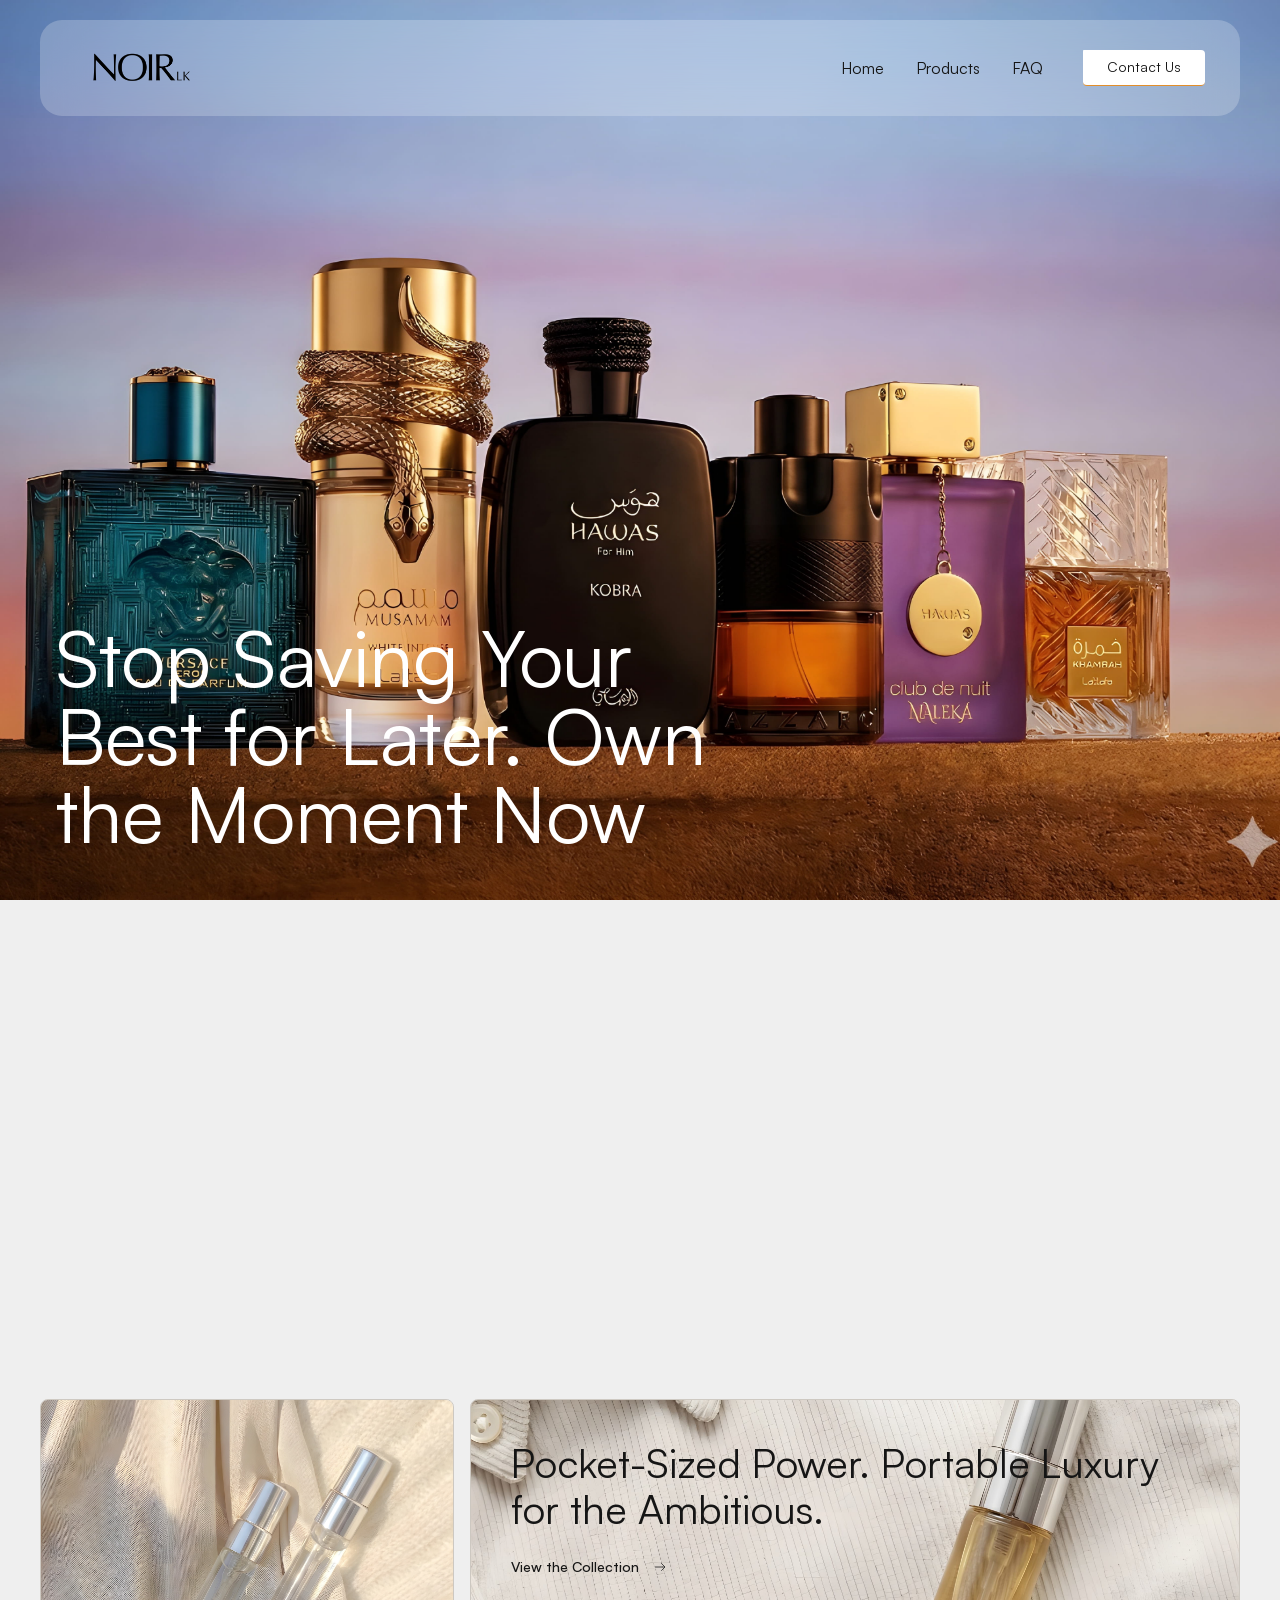
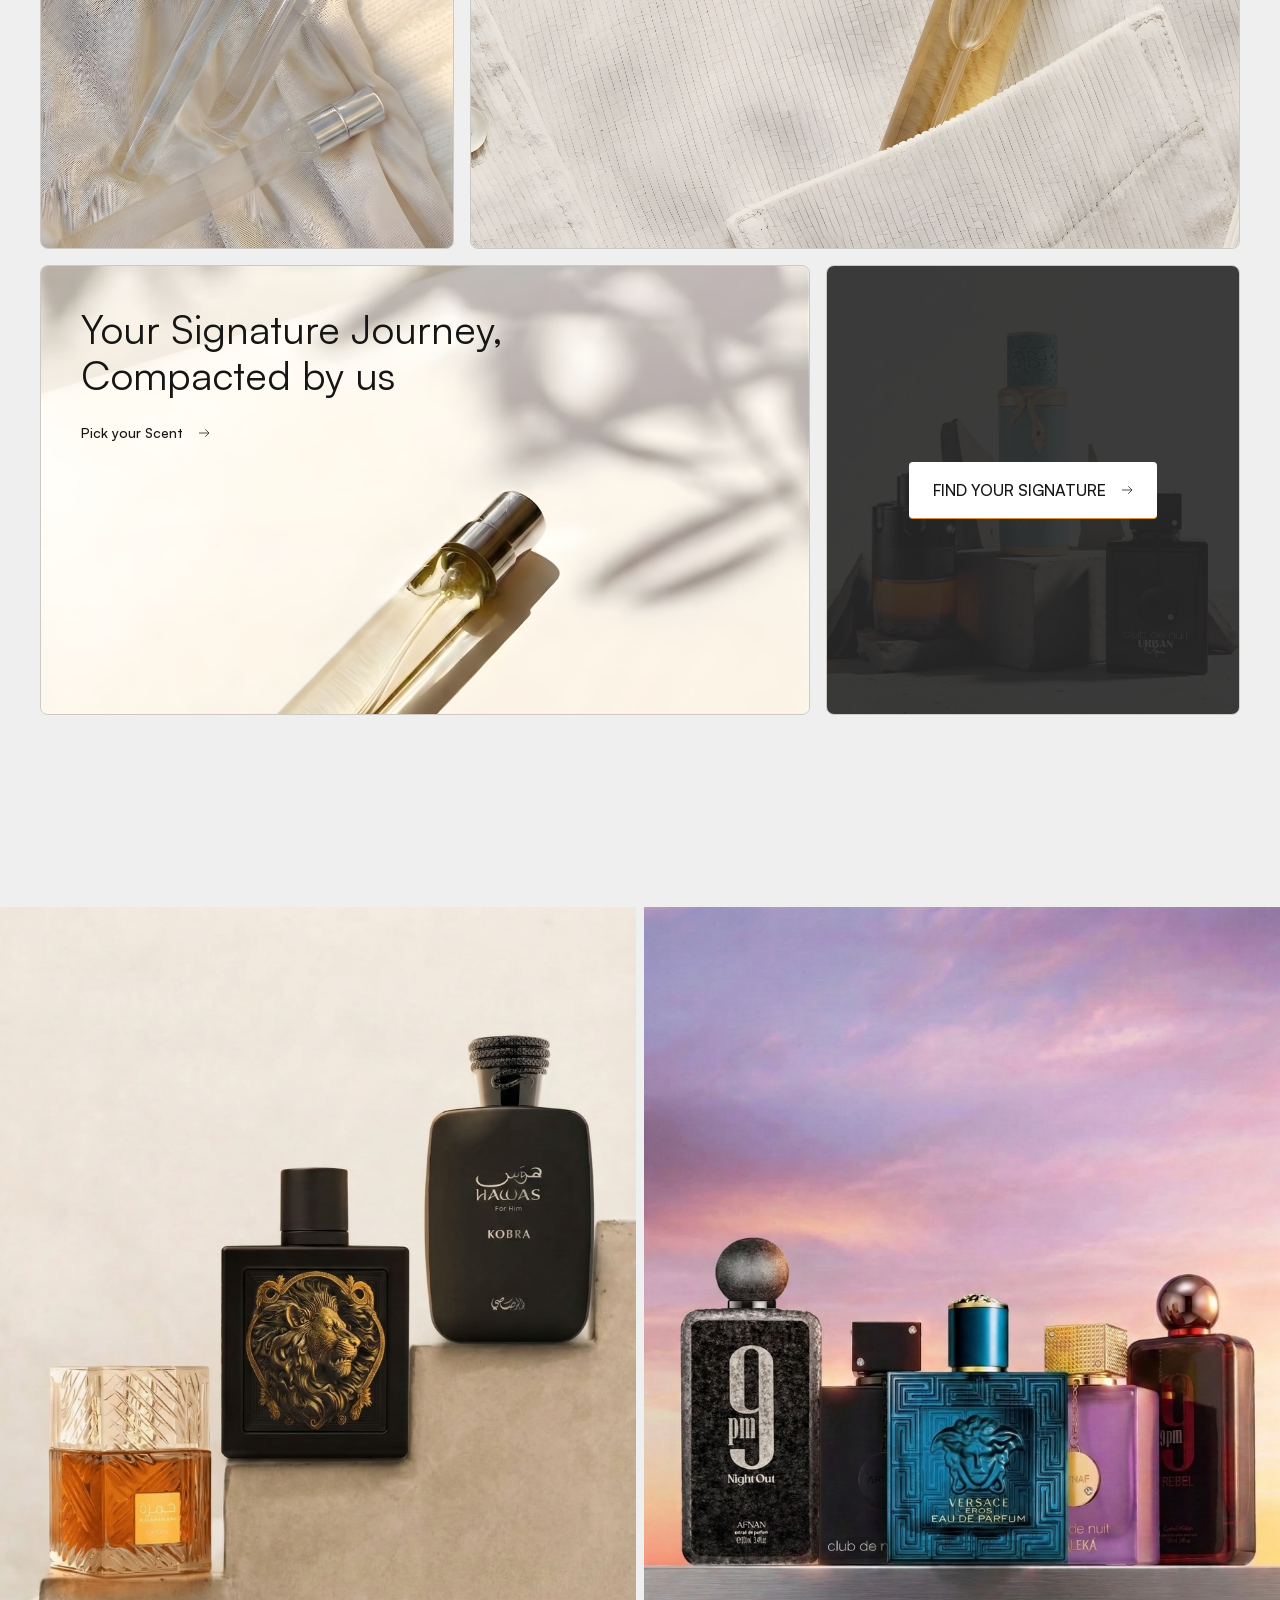
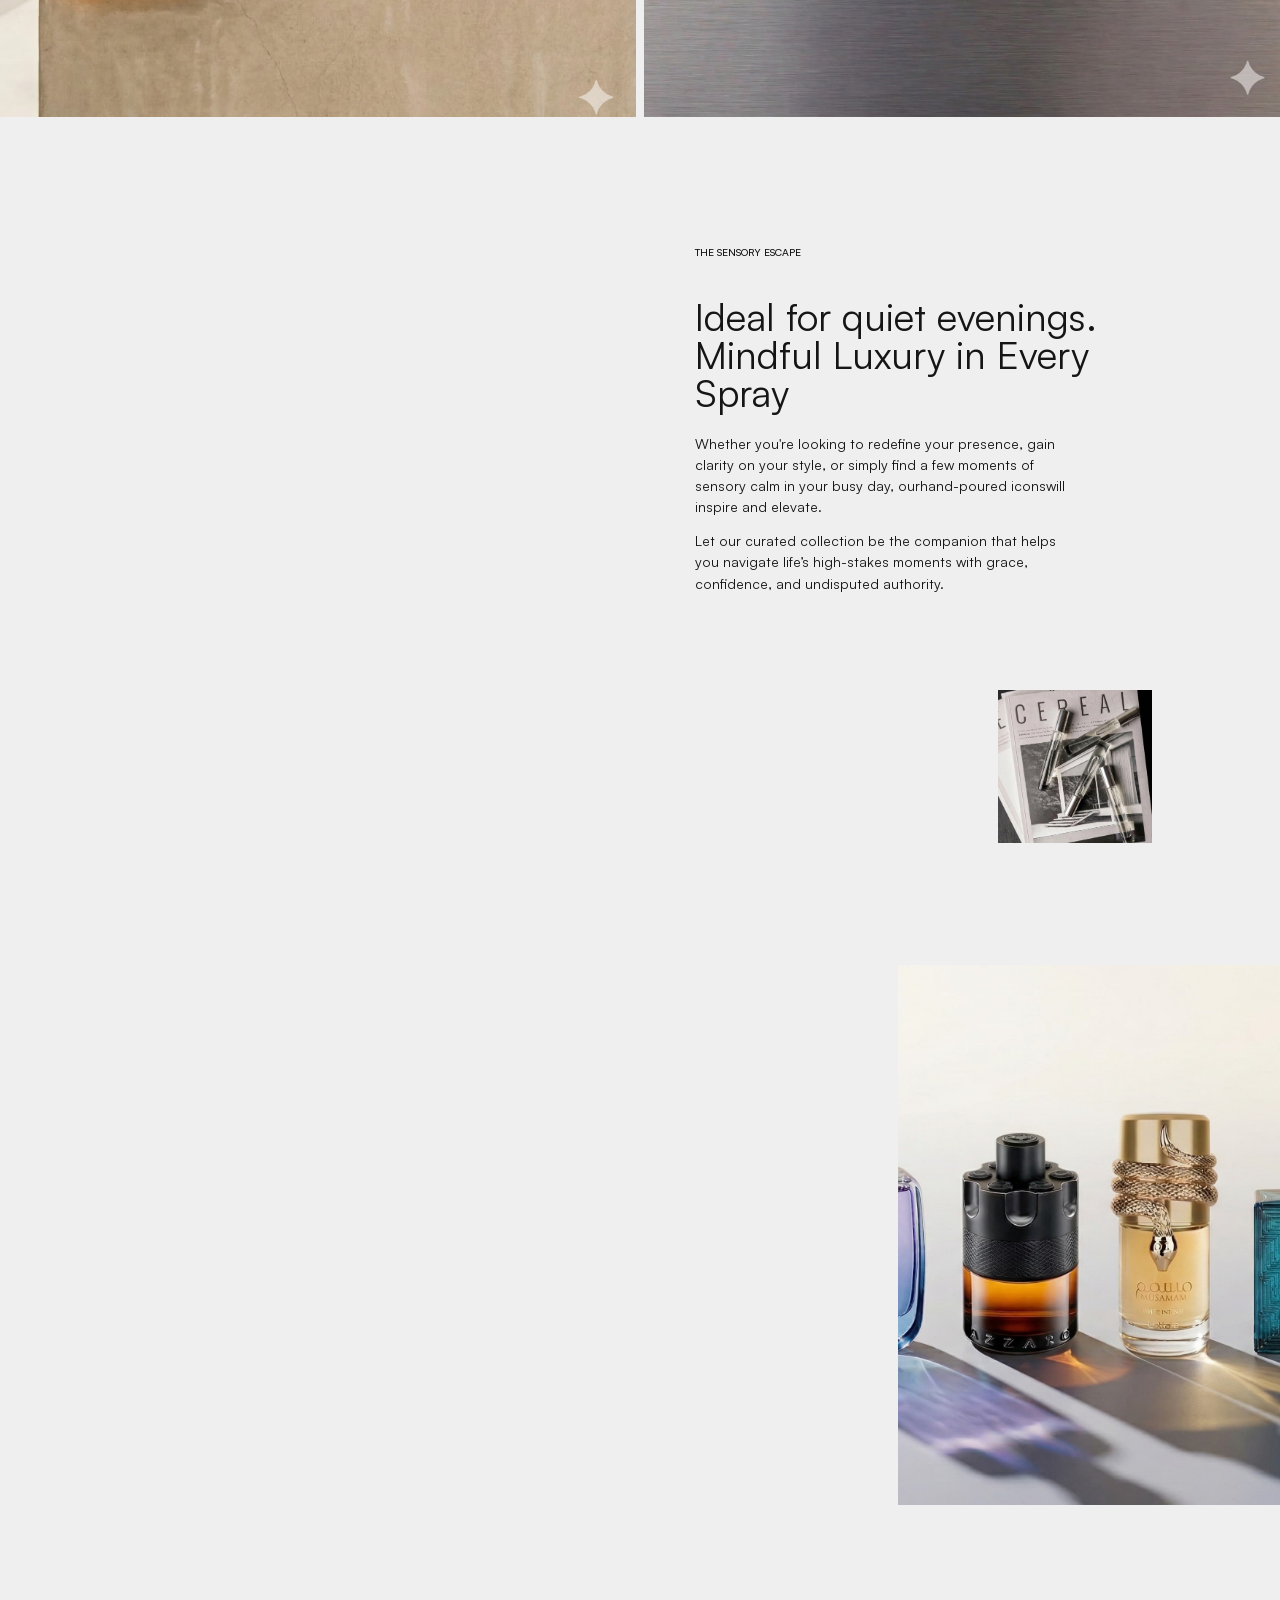
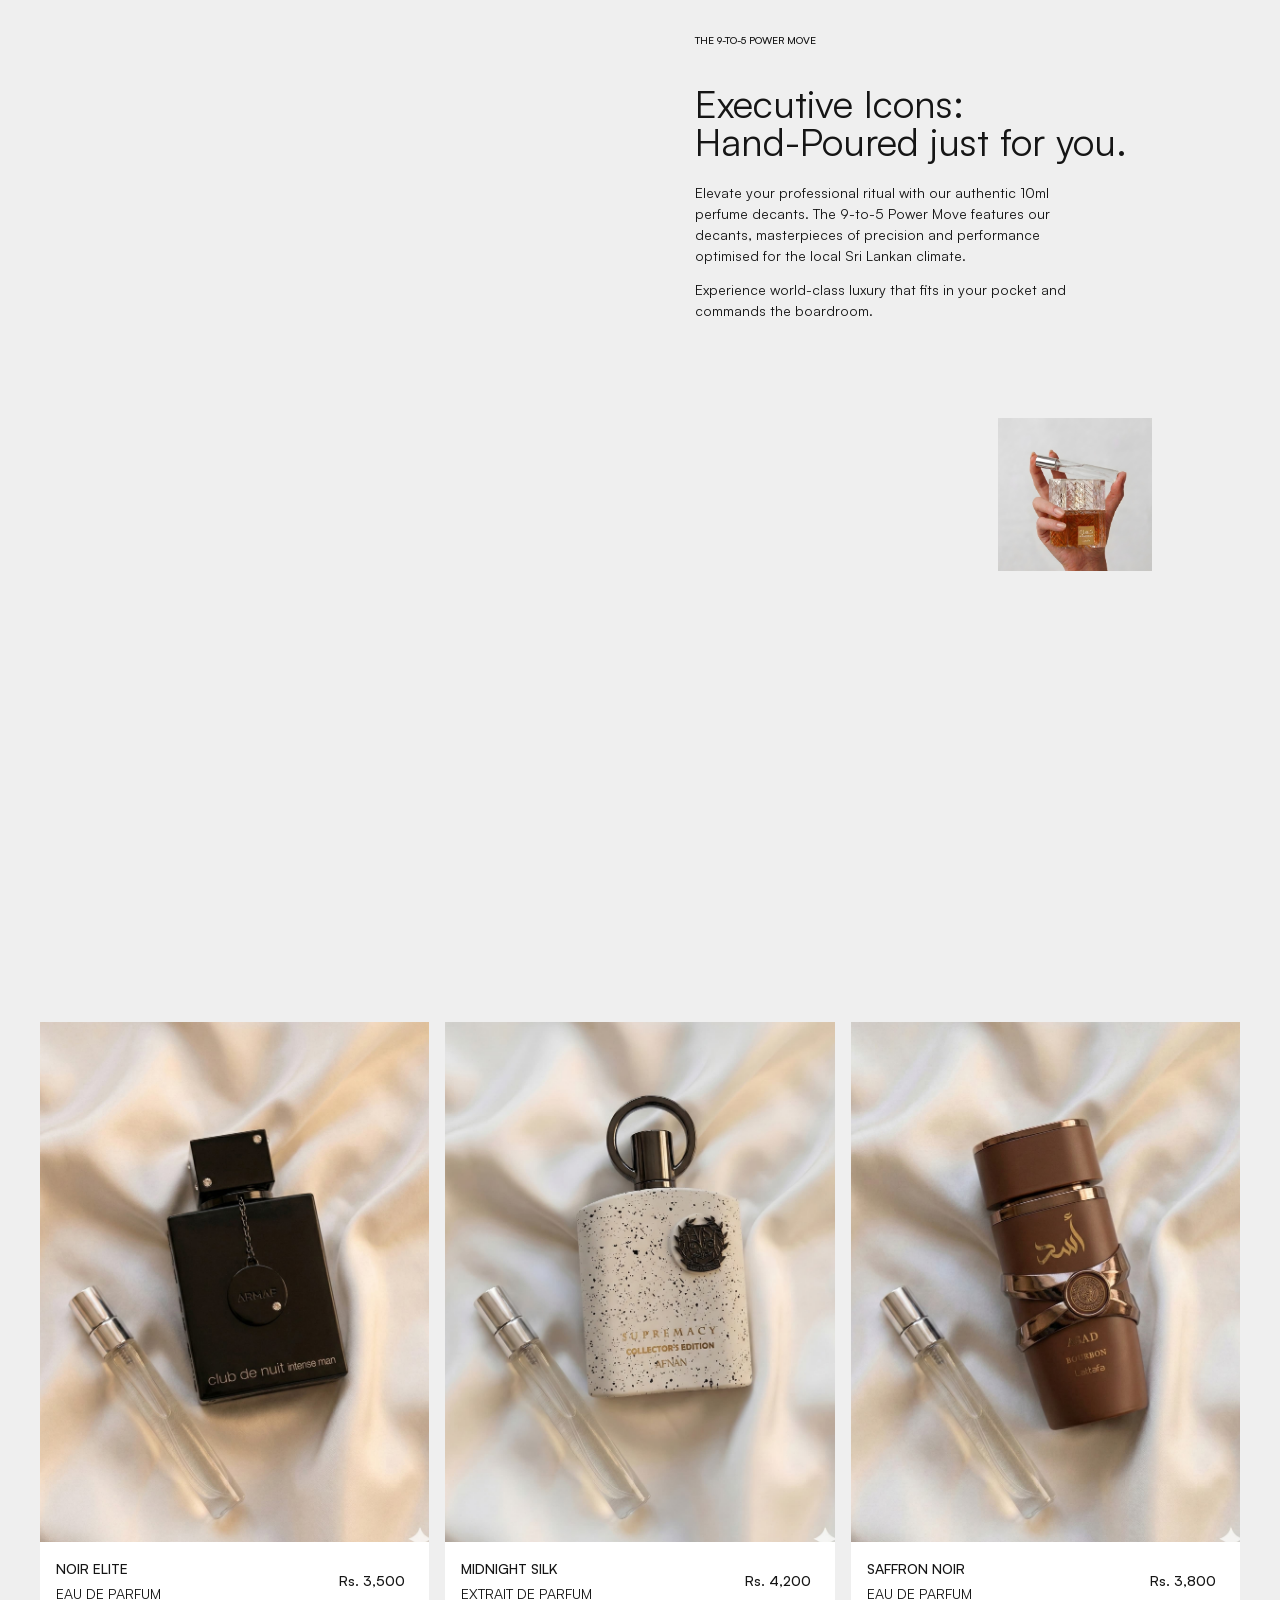
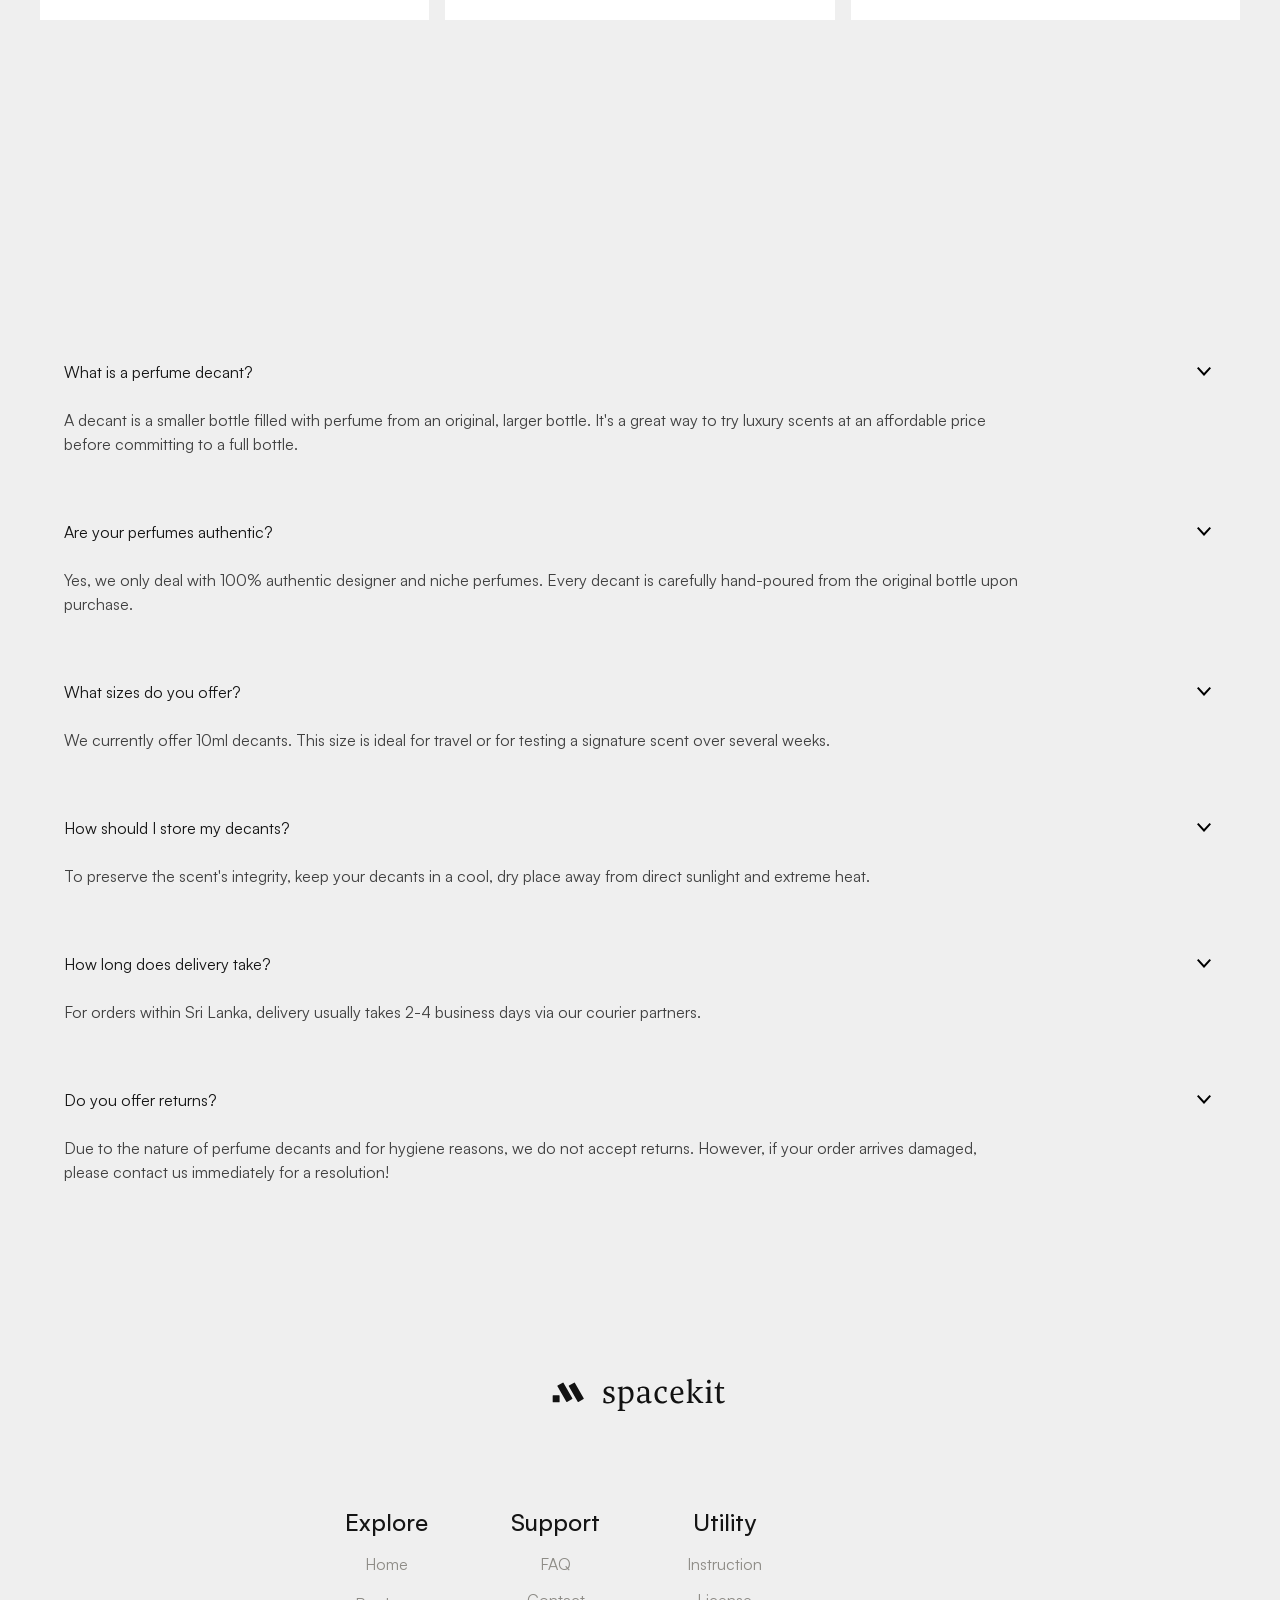
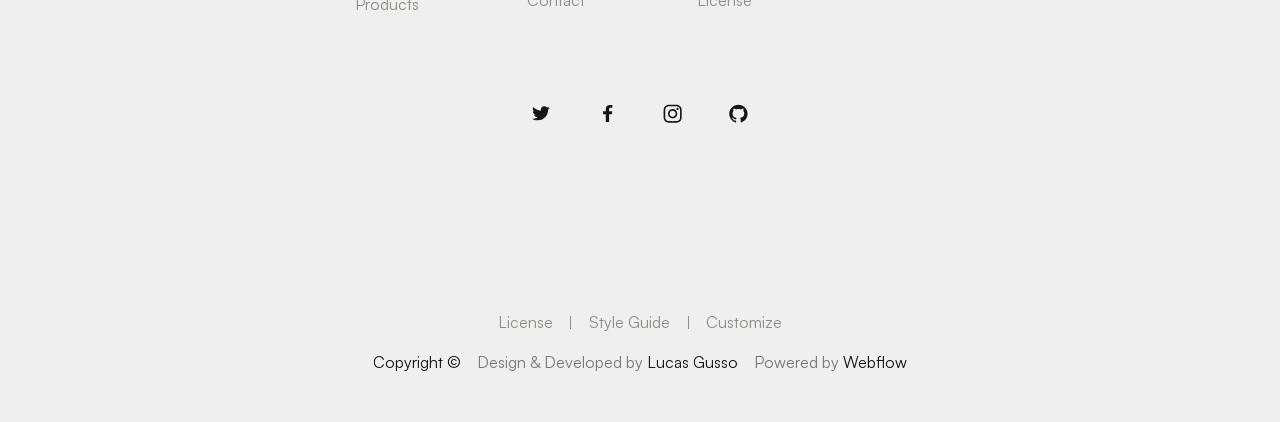
==== commit 5041e2bf: "Product visibilty bug fixed" ====
--- a/index.html
+++ b/index.html
@@ -369,13 +369,13 @@
           </div>
           <div class="products-card-wrapper">
             <div class="products-cards">
-              <div class="w-dyn-item">
+              <div>
                 <a href="detail_products.html?id=1&name=Noir%20Elite&price=Rs.%203,500&image=images/Products/Image_1.jpg&desc=A%20decadent%20and%20sophisticated%20fragrance%20with%20notes%20of%20rich%20oud%20and%20spices."
                   class="product-link w-inline-block">
                   <div class="product-card-image"><img src="images/Products/Image_1.jpg" loading="lazy"
                       style="transform:translate3d(0, 0, 0) scale3d(1.09, 1.09, 1) rotateX(0) rotateY(0) rotateZ(0) skew(0, 0)"
                       alt="Noir Elite" class="image">
-                    <div style="height:100%" class="mask-frame"></div>
+                    <div class="mask-frame"></div>
                   </div>
                   <div class="product-card-info">
                     <div class="info">
@@ -386,13 +386,13 @@
                   </div>
                 </a>
               </div>
-              <div class="w-dyn-item">
+              <div>
                 <a href="detail_products.html?id=2&name=Midnight%20Silk&price=Rs.%204,200&image=images/Products/Image_2.jpg&desc=A%20sensual%20blend%20of%20midnight%20jasmine%20and%20dark%20vanilla%20over%20a%20silky%20base."
                   class="product-link w-inline-block">
                   <div class="product-card-image"><img src="images/Products/Image_2.jpg" loading="lazy"
                       style="transform:translate3d(0, 0, 0) scale3d(1.09, 1.09, 1) rotateX(0) rotateY(0) rotateZ(0) skew(0, 0)"
                       alt="Midnight Silk" class="image">
-                    <div style="height:100%" class="mask-frame"></div>
+                    <div class="mask-frame"></div>
                   </div>
                   <div class="product-card-info">
                     <div class="info">
@@ -403,13 +403,13 @@
                   </div>
                 </a>
               </div>
-              <div class="w-dyn-item">
+              <div>
                 <a href="detail_products.html?id=3&name=Saffron%20Noir&price=Rs.%203,800&image=images/Products/Image_3.jpg&desc=Vibrant%20saffron%20notes%20intertwined%20with%20dark%20leather%20and%20hints%20of%20black%20pepper."
                   class="product-link w-inline-block">
                   <div class="product-card-image"><img src="images/Products/Image_3.jpg" loading="lazy"
                       style="transform:translate3d(0, 0, 0) scale3d(1.09, 1.09, 1) rotateX(0) rotateY(0) rotateZ(0) skew(0, 0)"
                       alt="Saffron Noir" class="image">
-                    <div style="height:100%" class="mask-frame"></div>
+                    <div class="mask-frame"></div>
                   </div>
                   <div class="product-card-info">
                     <div class="info">
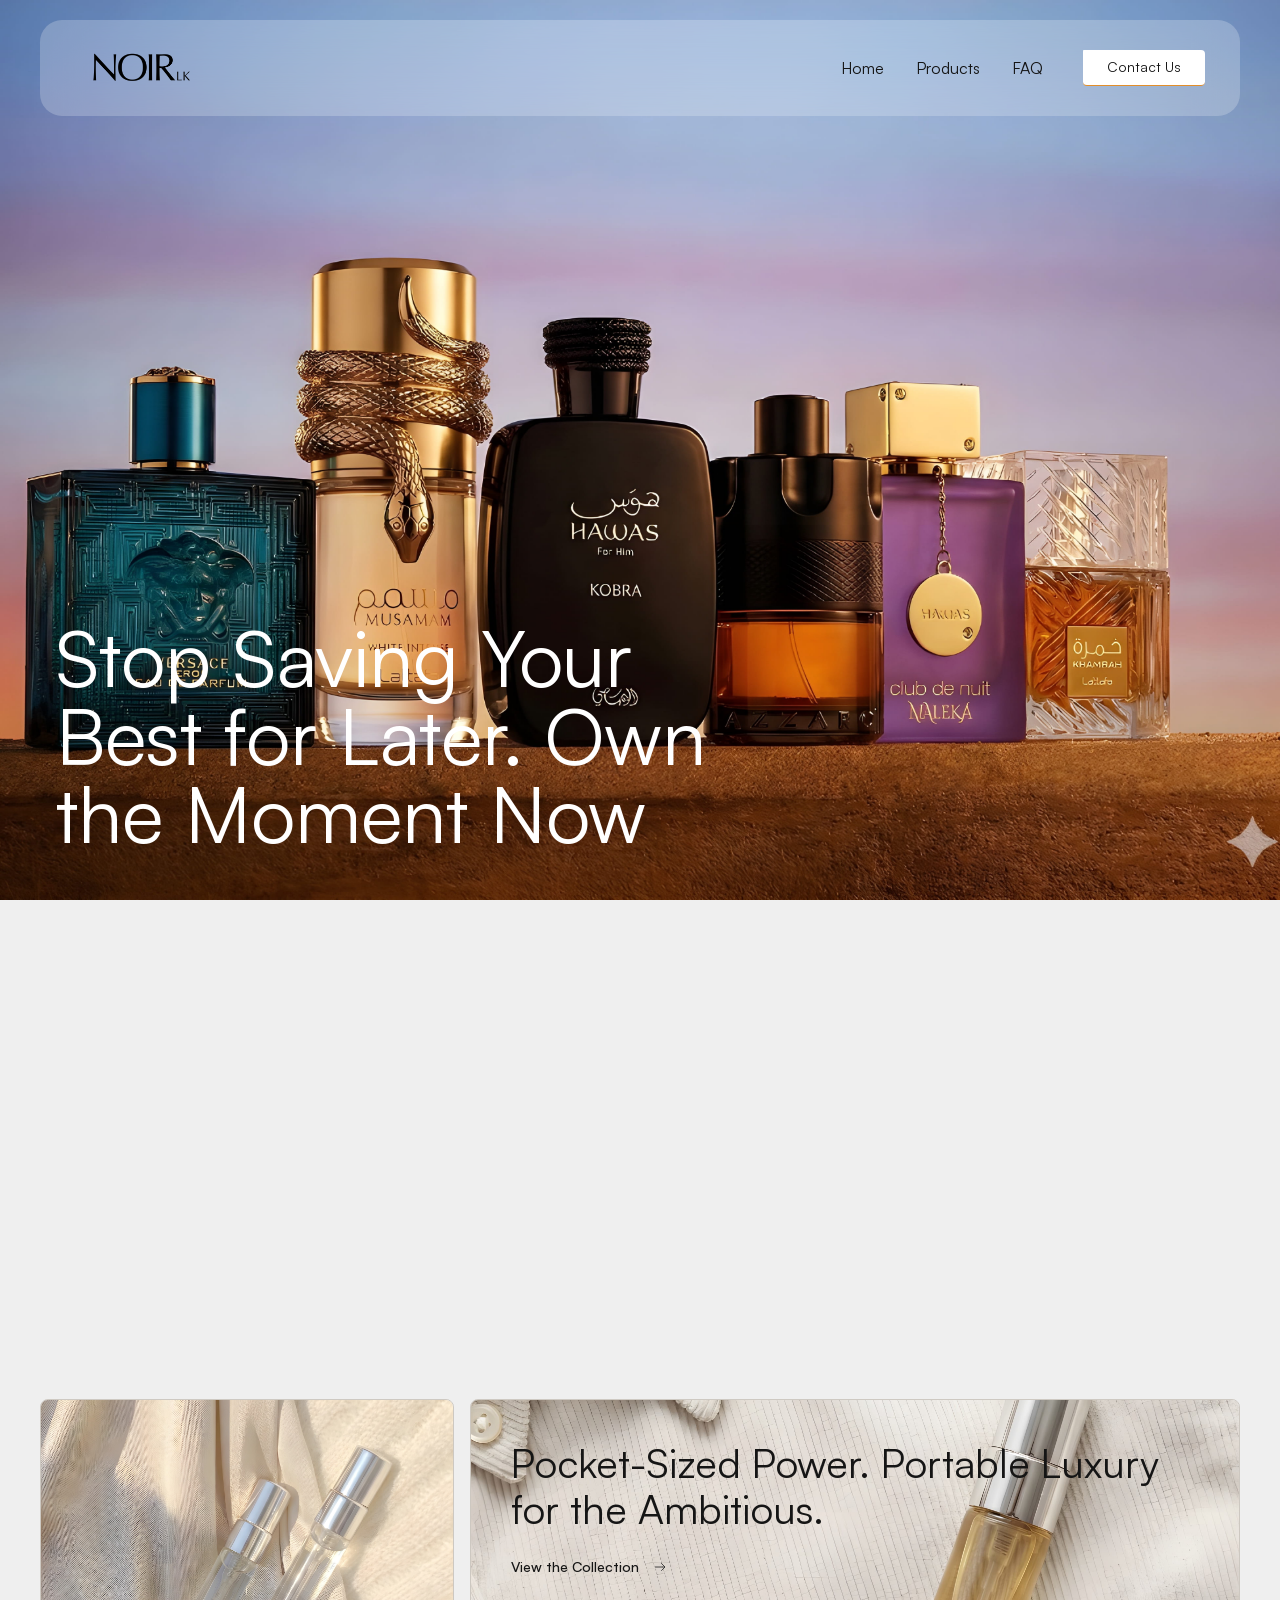
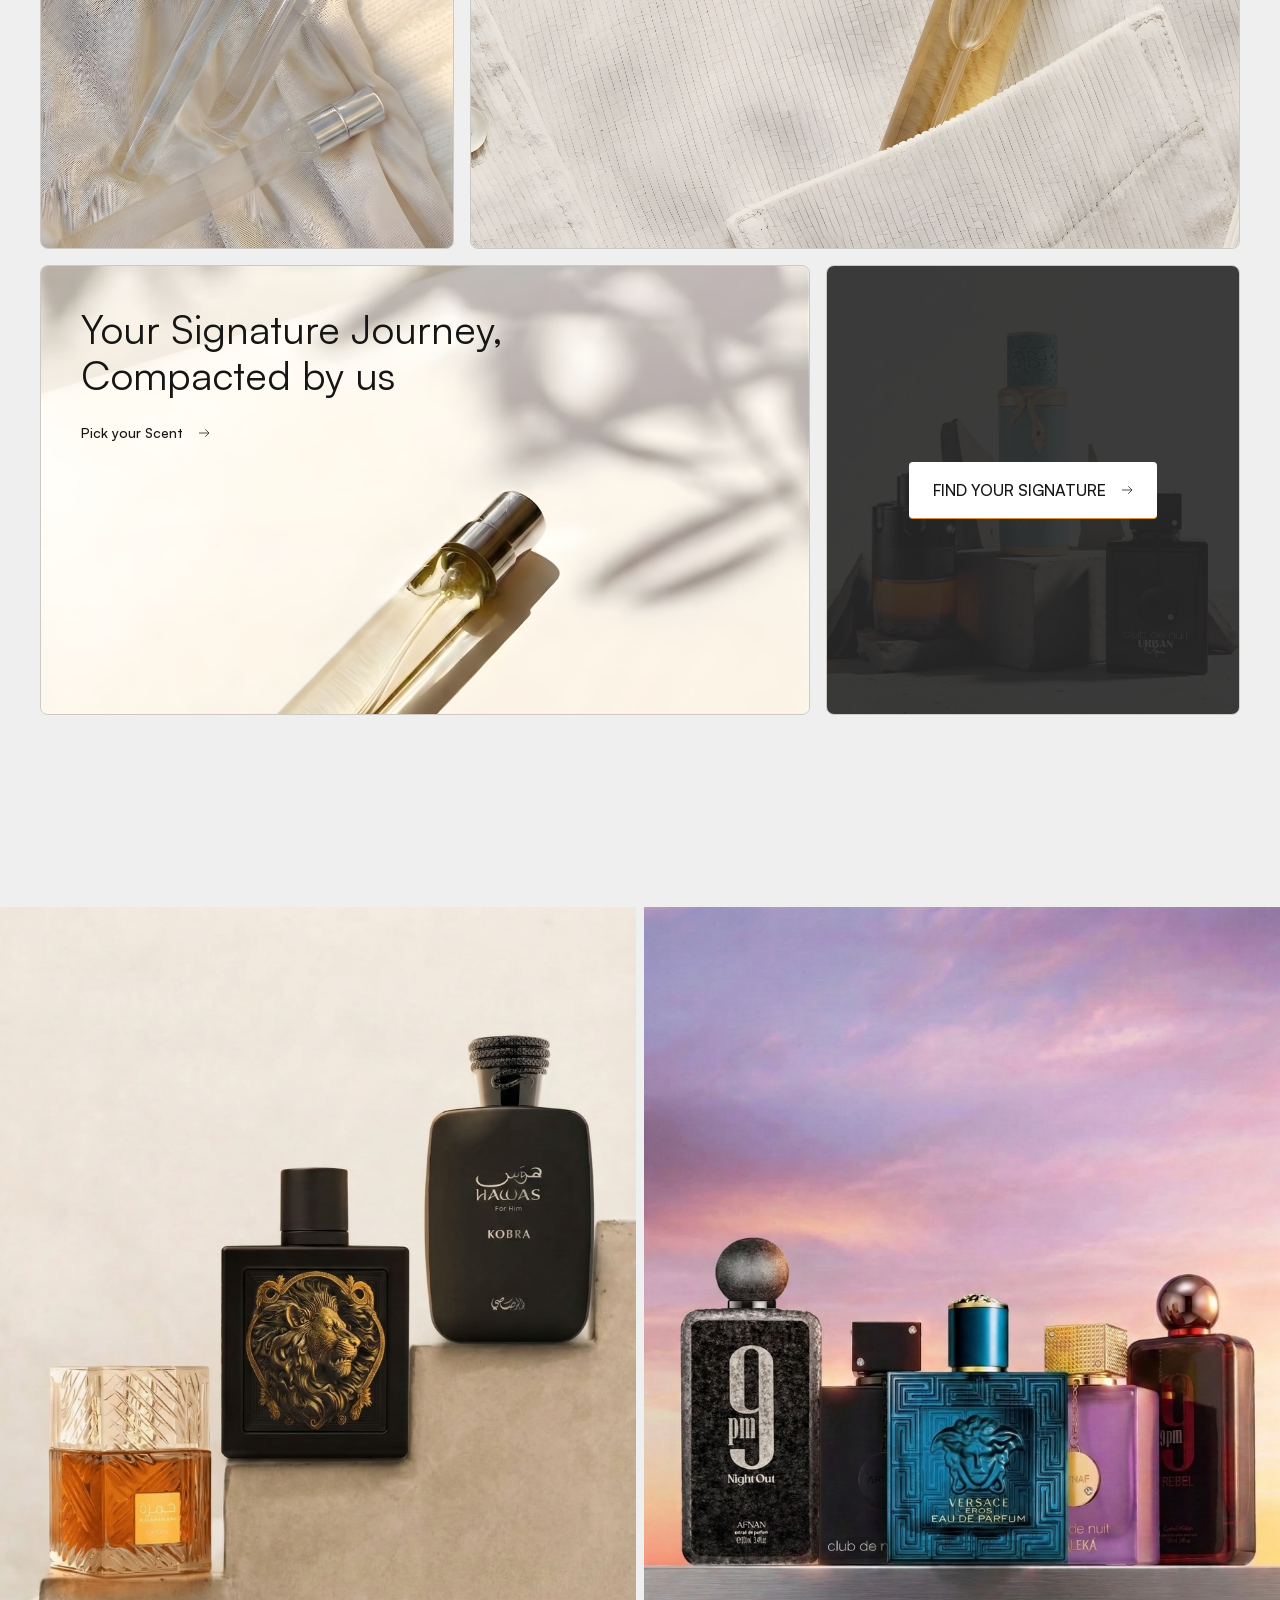
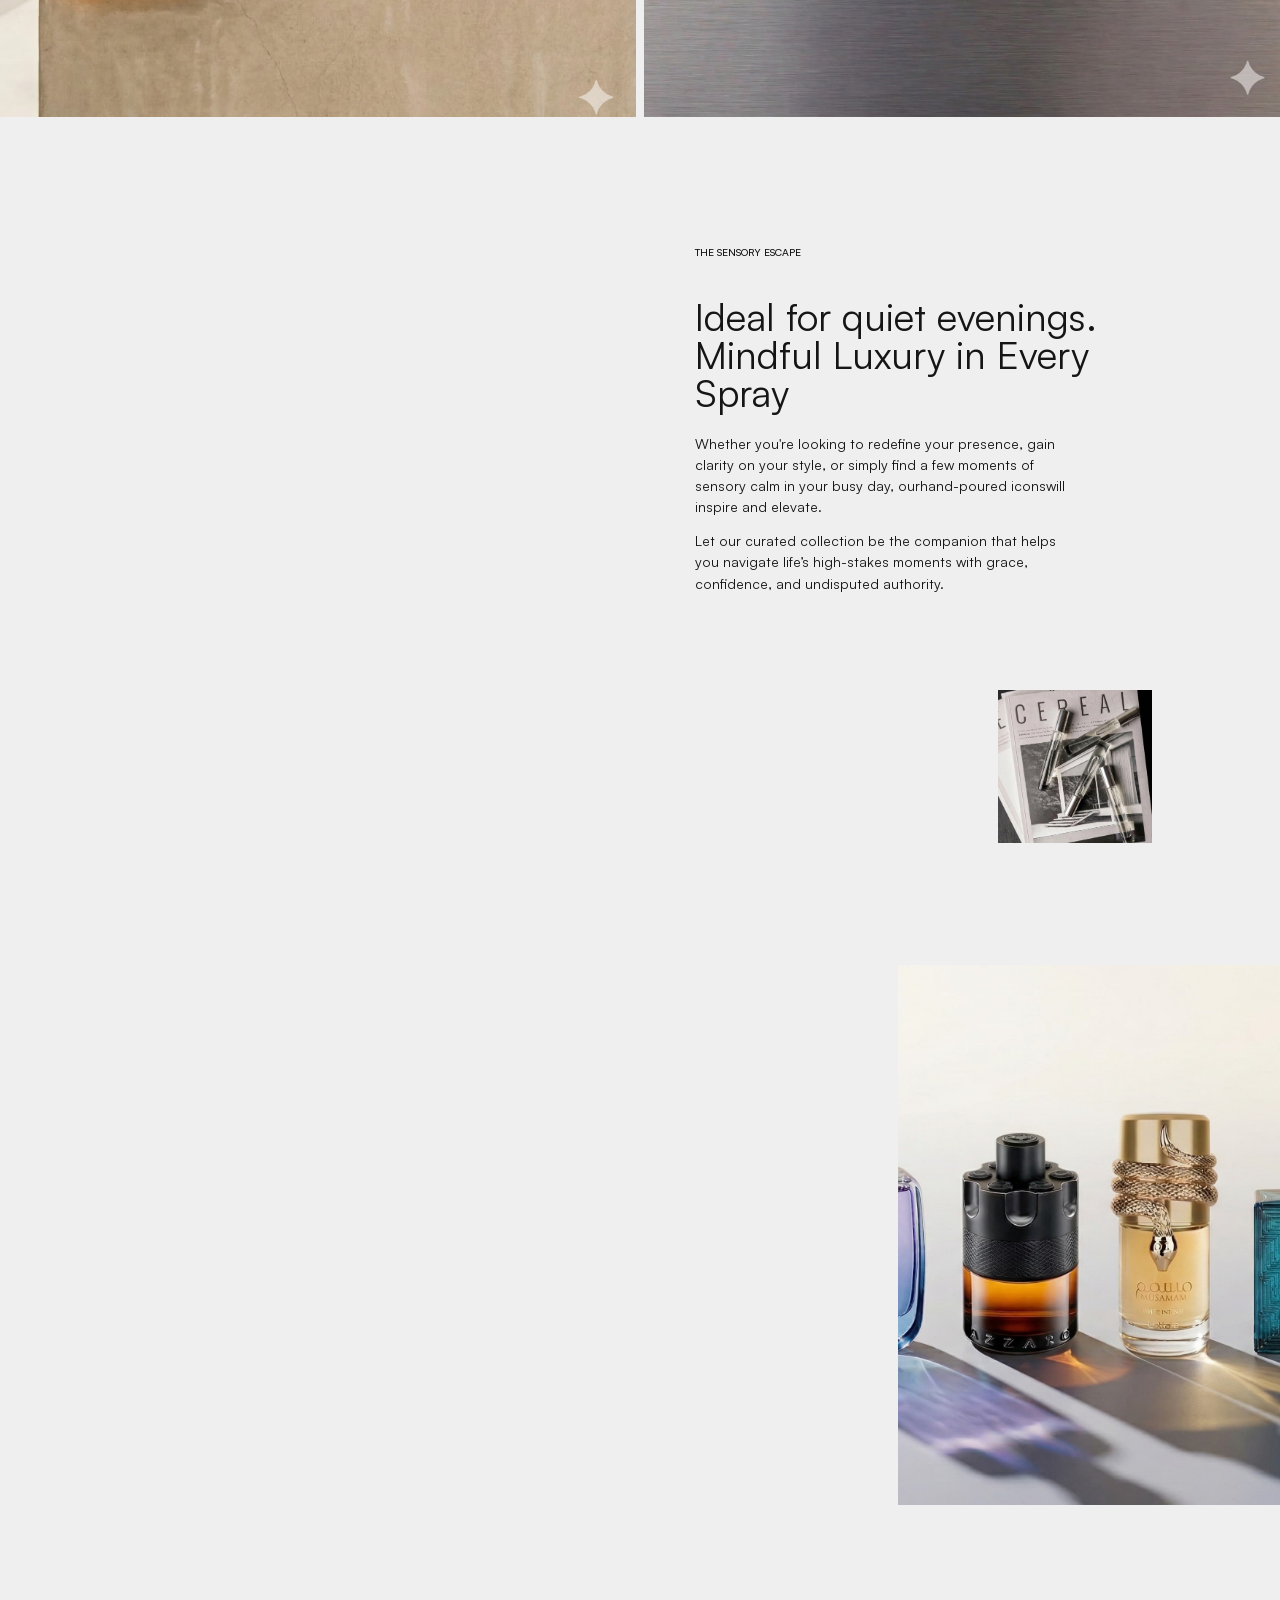
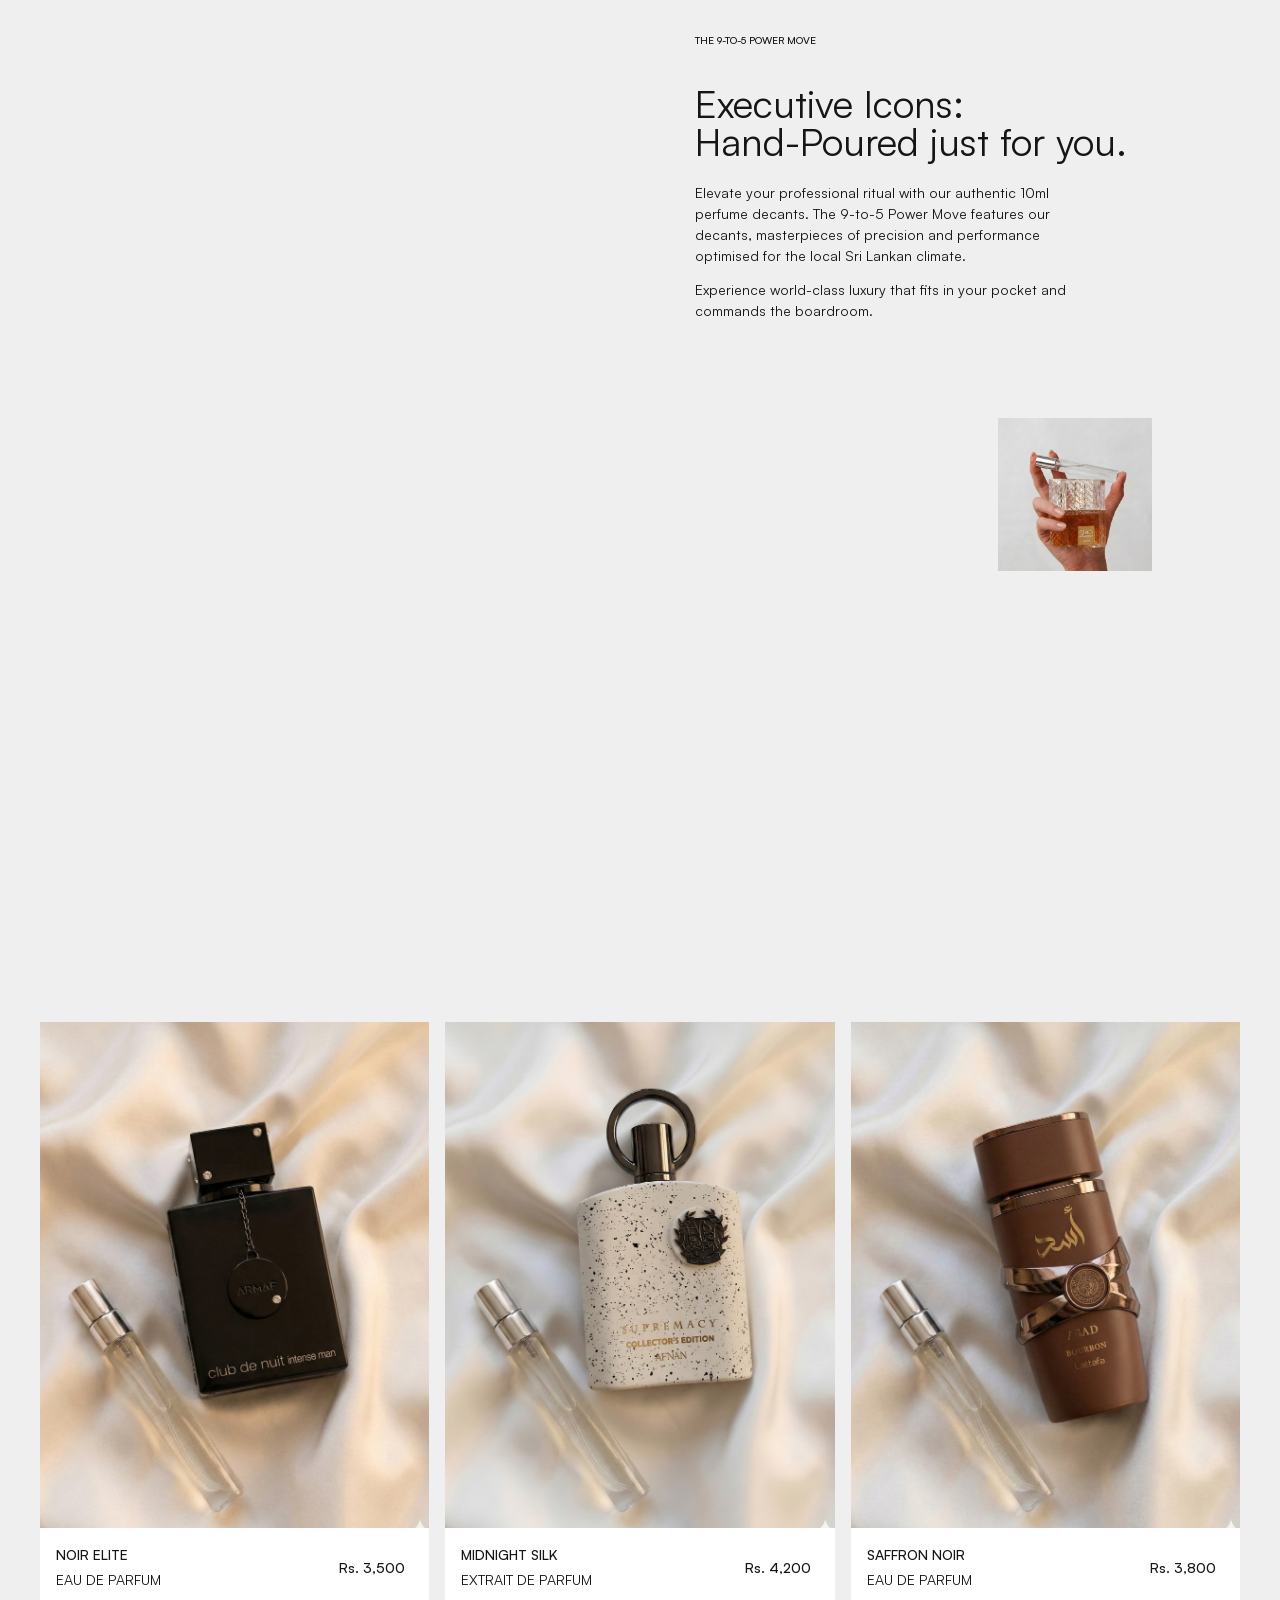
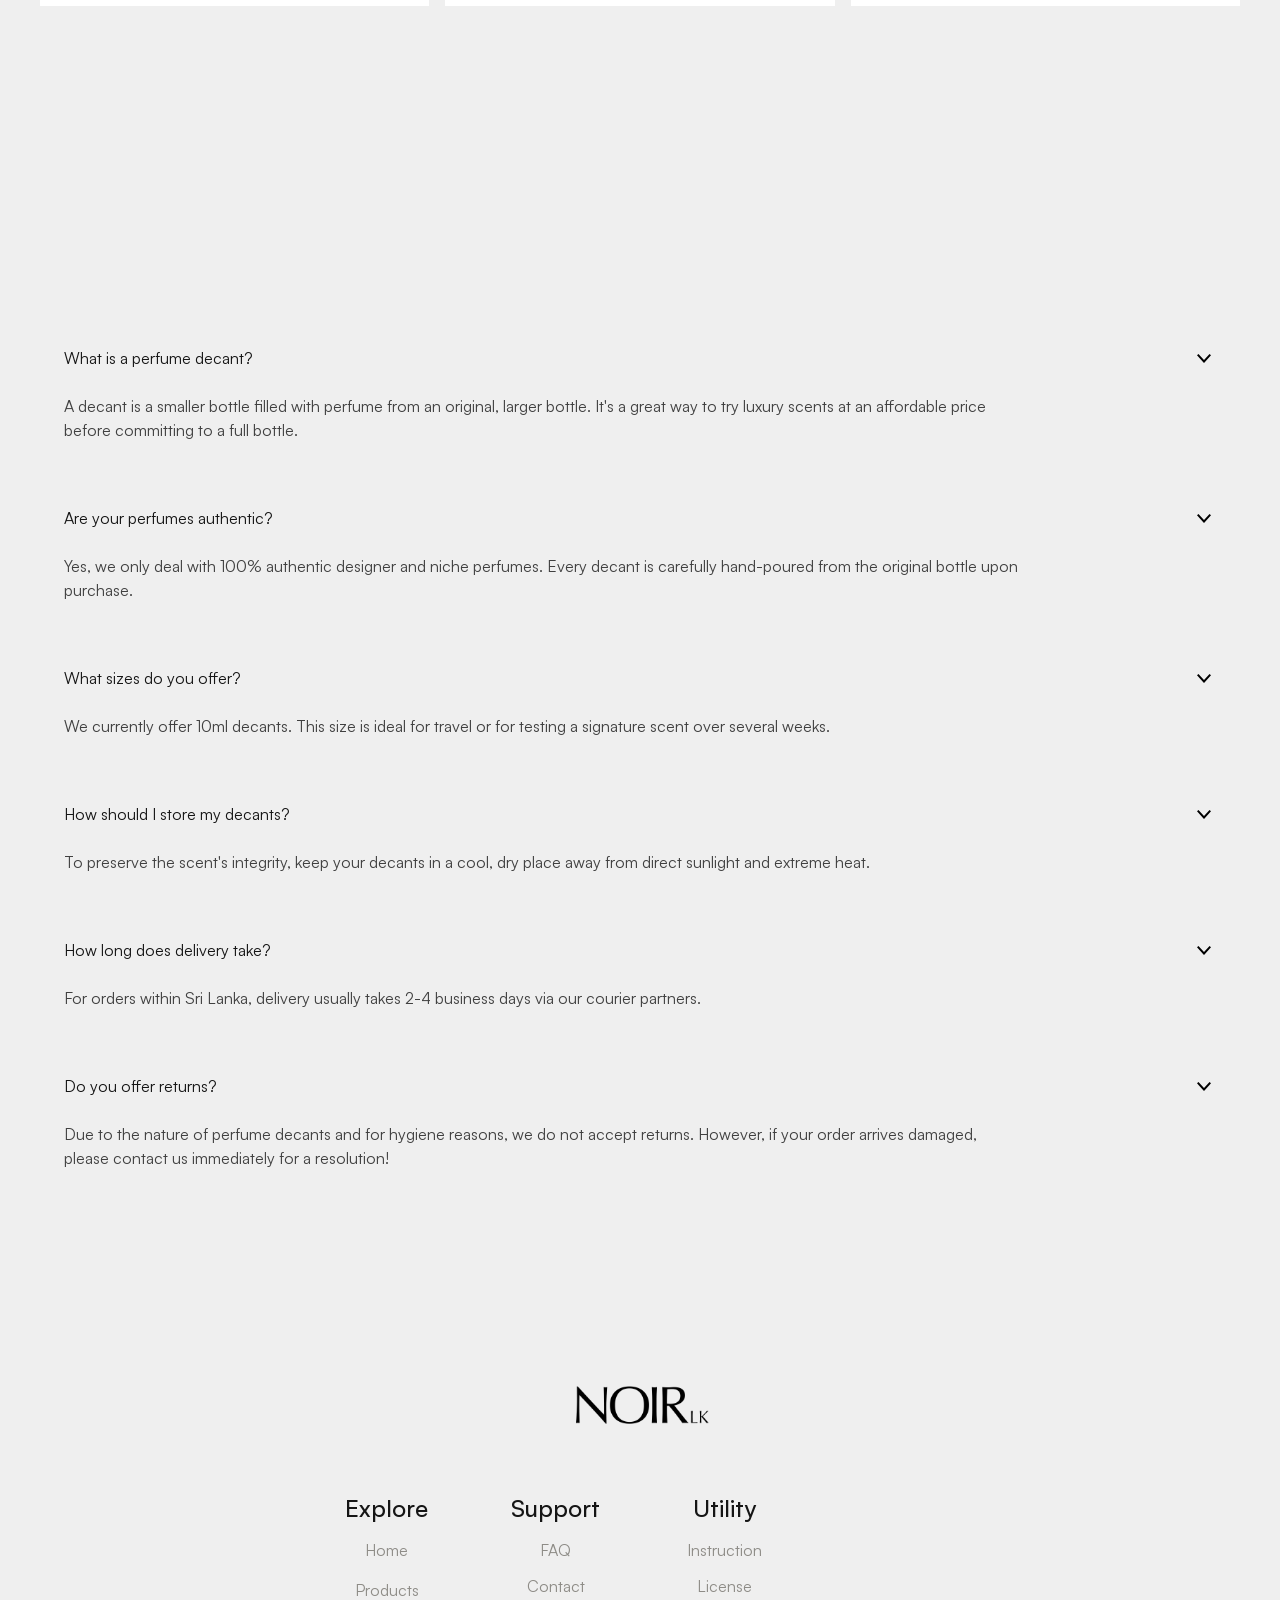
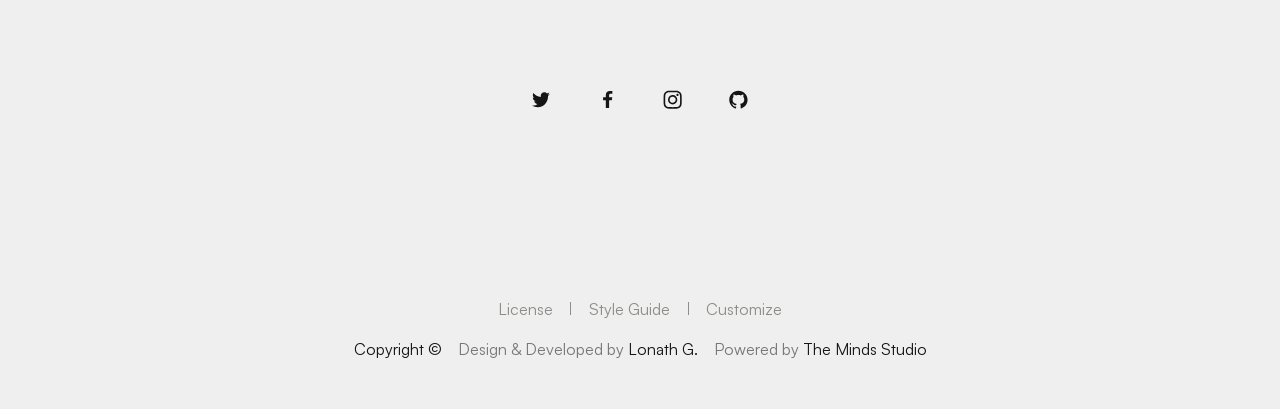
==== commit 0d792924: "test Commit 2" ====
--- a/index.html
+++ b/index.html
@@ -224,12 +224,6 @@
                 <div class="elipse"></div>
                 <div class="text-size-small caps">Curated for You</div>
               </div>
-              <div
-                style="-webkit-transform:translate3d(0%, 0, 0) scale3d(1, 1, 1) rotateX(0) rotateY(0) rotateZ(0) skew(0, 0);-moz-transform:translate3d(0%, 0, 0) scale3d(1, 1, 1) rotateX(0) rotateY(0) rotateZ(0) skew(0, 0);-ms-transform:translate3d(0%, 0, 0) scale3d(1, 1, 1) rotateX(0) rotateY(0) rotateZ(0) skew(0, 0);transform:translate3d(0%, 0, 0) scale3d(1, 1, 1) rotateX(0) rotateY(0) rotateZ(0) skew(0, 0)"
-                class="tag">
-                <div class="elipse"></div>
-                <div class="text-size-small caps">Designed for your everyday adventures</div>
-              </div>
             </div>
             <div data-w-id="2f423519-54a1-f6cf-f436-adda19db444f" style="opacity:0" class="heading-component">
               <div class="max-width-80ch">
@@ -548,7 +542,7 @@
       <div class="w-layout-blockcontainer container w-container">
         <div class="footer-component">
           <div data-w-id="840cf11d-6f08-20b7-2ae0-7b73f27382ee" class="footer-heading"><img loading="lazy"
-              src="images/Logo-Spacekit.svg" alt="Logo" class="logo-footer"></div>
+              src="images/Noir_logo.png" alt="Logo" class="logo-footer"></div>
           <div data-w-id="840cf11d-6f08-20b7-2ae0-7b73f27382f0" class="w-layout-grid footer-grid">
             <div class="footer-grid-wrap">
               <div class="footer-text-size text-weight-medium">Explore</div>
@@ -591,10 +585,10 @@
               <p>Copyright ©</p>
               <a href="https://webflow.com/templates/designers/lucas-gusso" target="_blank"
                 class="credits w-inline-block">
-                <p class="paragraph">Design &amp; Developed by <span class="text-color-black">Lucas Gusso</span></p>
+                <p class="paragraph">Design &amp; Developed by <span class="text-color-black">Lonath G.</span></p>
               </a>
               <a href="https://webflow.com/" target="_blank" class="credits w-inline-block">
-                <p class="paragraph">Powered by <span class="text-color-black">Webflow</span></p>
+                <p class="paragraph">Powered by <span class="text-color-black">The Minds Studio</span></p>
               </a>
             </div>
           </div>
--- a/css/noir-ultra-awesome-site.webflow.css
+++ b/css/noir-ultra-awesome-site.webflow.css
@@ -458,7 +458,8 @@
   display: flex;
 }
 
-.style-guide-menu-links:hover, .style-guide-menu-links.w--current {
+.style-guide-menu-links:hover,
+.style-guide-menu-links.w--current {
   opacity: 1;
 }
 
@@ -670,7 +671,12 @@
   display: flex;
 }
 
-.rich-text h1, .rich-text h2, .rich-text h3, .rich-text h4, .rich-text h5, .rich-text h6 {
+.rich-text h1,
+.rich-text h2,
+.rich-text h3,
+.rich-text h4,
+.rich-text h5,
+.rich-text h6 {
   margin-bottom: 15px;
   line-height: 1.2;
 }
@@ -1308,7 +1314,7 @@
 .product-link {
   background-color: var(--color--white);
   flex-flow: column;
-  justify-content: flex-start;
+  justify-content: space-between;
   align-items: stretch;
   width: 100%;
   height: 100%;
@@ -1319,6 +1325,7 @@
 
 .product-card-image {
   width: 100%;
+  aspect-ratio: 1 / 1.3;
   position: relative;
   overflow: hidden;
 }
@@ -2304,7 +2311,8 @@
     margin-top: 8rem;
   }
 
-  .content, .content.max-width-34vw {
+  .content,
+  .content.max-width-34vw {
     max-width: none;
   }
 
@@ -2318,7 +2326,8 @@
     margin-top: 8rem;
   }
 
-  .faq-wrapper, .products-component {
+  .faq-wrapper,
+  .products-component {
     grid-column-gap: 4rem;
     grid-row-gap: 4rem;
   }
@@ -2667,7 +2676,8 @@
     margin-right: 4rem;
   }
 
-  .sticky-medium-image, .products-wrapper {
+  .sticky-medium-image,
+  .products-wrapper {
     margin-top: 6rem;
   }
 
@@ -2795,7 +2805,8 @@
     font-size: 2.5rem;
   }
 
-  .style-guide-component, .divider-line {
+  .style-guide-component,
+  .divider-line {
     width: 100%;
   }
 
@@ -2898,7 +2909,8 @@
     max-width: none;
   }
 
-  .form-wrapper, .form {
+  .form-wrapper,
+  .form {
     width: 100%;
   }
 
@@ -2986,7 +2998,7 @@
 }
 
 #w-node-_42e8932e-6c04-a7d4-f0c1-b4cf70a9f10b-45a3f7bb {
-  grid-area: 3 / 5 / 4 / 5;
+  grid-area: 3 / 6 / 4 / 6;
   place-self: center;
 }
 
@@ -3023,7 +3035,27 @@
   grid-area: 3 / 9 / 4 / 10;
 }
 
-#w-node-_166a32a4-df69-feaf-899a-25aced6d2465-45a3f7bb, #w-node-_8c01f6eb-49bb-f352-b9dd-b9afe37ee4af-45a3f7c4, #w-node-_8c01f6eb-49bb-f352-b9dd-b9afe37ee4c3-45a3f7c4, #w-node-_8c01f6eb-49bb-f352-b9dd-b9afe37ee4c8-45a3f7c4, #w-node-_8c01f6eb-49bb-f352-b9dd-b9afe37ee4df-45a3f7c4, #w-node-_8c01f6eb-49bb-f352-b9dd-b9afe37ee509-45a3f7c4, #w-node-_8c01f6eb-49bb-f352-b9dd-b9afe37ee53f-45a3f7c4, #w-node-_8c01f6eb-49bb-f352-b9dd-b9afe37ee55d-45a3f7c4, #w-node-_8c01f6eb-49bb-f352-b9dd-b9afe37ee55f-45a3f7c4, #w-node-_8c01f6eb-49bb-f352-b9dd-b9afe37ee564-45a3f7c4, #w-node-_1d033a72-bfd5-f09e-8de5-139b4f643236-45a3f7c4, #w-node-_03993e21-e067-738e-3b6b-1ee9329895a8-45a3f7c4, #w-node-e2aba446-b341-f364-b7ff-109c4a3e66dd-45a3f7c4, #w-node-_8c01f6eb-49bb-f352-b9dd-b9afe37ee56d-45a3f7c4, #w-node-_27cdc4ca-a824-91eb-49eb-ab35f8054e02-45a3f7c5, #w-node-_338636f3-38f5-d93b-80c1-22af1269d0a3-45a3f7c6, #w-node-_11830304-ed83-c247-8dbe-1f93339a1055-45a3f7cd, #w-node-_11830304-ed83-c247-8dbe-1f93339a1075-45a3f7cd, #w-node-_11830304-ed83-c247-8dbe-1f93339a108e-45a3f7cd, #w-node-bdc51d0e-da8c-85e8-0820-4fad353d80b5-45a3f7ce, #w-node-_3d641119-0743-624f-4e9b-b473fee206ae-45a3f7cf {
+#w-node-_166a32a4-df69-feaf-899a-25aced6d2465-45a3f7bb,
+#w-node-_8c01f6eb-49bb-f352-b9dd-b9afe37ee4af-45a3f7c4,
+#w-node-_8c01f6eb-49bb-f352-b9dd-b9afe37ee4c3-45a3f7c4,
+#w-node-_8c01f6eb-49bb-f352-b9dd-b9afe37ee4c8-45a3f7c4,
+#w-node-_8c01f6eb-49bb-f352-b9dd-b9afe37ee4df-45a3f7c4,
+#w-node-_8c01f6eb-49bb-f352-b9dd-b9afe37ee509-45a3f7c4,
+#w-node-_8c01f6eb-49bb-f352-b9dd-b9afe37ee53f-45a3f7c4,
+#w-node-_8c01f6eb-49bb-f352-b9dd-b9afe37ee55d-45a3f7c4,
+#w-node-_8c01f6eb-49bb-f352-b9dd-b9afe37ee55f-45a3f7c4,
+#w-node-_8c01f6eb-49bb-f352-b9dd-b9afe37ee564-45a3f7c4,
+#w-node-_1d033a72-bfd5-f09e-8de5-139b4f643236-45a3f7c4,
+#w-node-_03993e21-e067-738e-3b6b-1ee9329895a8-45a3f7c4,
+#w-node-e2aba446-b341-f364-b7ff-109c4a3e66dd-45a3f7c4,
+#w-node-_8c01f6eb-49bb-f352-b9dd-b9afe37ee56d-45a3f7c4,
+#w-node-_27cdc4ca-a824-91eb-49eb-ab35f8054e02-45a3f7c5,
+#w-node-_338636f3-38f5-d93b-80c1-22af1269d0a3-45a3f7c6,
+#w-node-_11830304-ed83-c247-8dbe-1f93339a1055-45a3f7cd,
+#w-node-_11830304-ed83-c247-8dbe-1f93339a1075-45a3f7cd,
+#w-node-_11830304-ed83-c247-8dbe-1f93339a108e-45a3f7cd,
+#w-node-bdc51d0e-da8c-85e8-0820-4fad353d80b5-45a3f7ce,
+#w-node-_3d641119-0743-624f-4e9b-b473fee206ae-45a3f7cf {
   grid-area: span 1 / span 1 / span 1 / span 1;
 }
 
@@ -3035,6 +3067,7 @@
   font-style: normal;
   font-display: swap;
 }
+
 @font-face {
   font-family: 'Satoshi';
   src: url('../fonts/Satoshi-Medium.woff2') format('woff2');
@@ -3042,6 +3075,7 @@
   font-style: normal;
   font-display: swap;
 }
+
 @font-face {
   font-family: 'Satoshi';
   src: url('../fonts/Satoshi-Black.woff2') format('woff2');
@@ -3049,6 +3083,7 @@
   font-style: normal;
   font-display: swap;
 }
+
 @font-face {
   font-family: 'Satoshi';
   src: url('../fonts/Satoshi-LightItalic.woff2') format('woff2');
@@ -3056,6 +3091,7 @@
   font-style: italic;
   font-display: swap;
 }
+
 @font-face {
   font-family: 'Satoshi';
   src: url('../fonts/Satoshi-Italic.woff2') format('woff2'), url('../fonts/Satoshi-VariableItalic.woff2') format('woff2');
@@ -3063,6 +3099,7 @@
   font-style: italic;
   font-display: swap;
 }
+
 @font-face {
   font-family: 'Satoshi';
   src: url('../fonts/Satoshi-BlackItalic.woff2') format('woff2');
@@ -3070,6 +3107,7 @@
   font-style: italic;
   font-display: swap;
 }
+
 @font-face {
   font-family: 'Satoshi Variable';
   src: url('../fonts/Satoshi-Variable.woff2') format('woff2');
@@ -3077,6 +3115,7 @@
   font-style: normal;
   font-display: swap;
 }
+
 @font-face {
   font-family: 'Satoshi';
   src: url('../fonts/Satoshi-Bold.woff2') format('woff2');
@@ -3084,6 +3123,7 @@
   font-style: normal;
   font-display: swap;
 }
+
 @font-face {
   font-family: 'Satoshi';
   src: url('../fonts/Satoshi-MediumItalic.woff2') format('woff2');
@@ -3091,6 +3131,7 @@
   font-style: italic;
   font-display: swap;
 }
+
 @font-face {
   font-family: 'Satoshi';
   src: url('../fonts/Satoshi-Regular.woff2') format('woff2');
@@ -3098,6 +3139,7 @@
   font-style: normal;
   font-display: swap;
 }
+
 @font-face {
   font-family: 'Satoshi';
   src: url('../fonts/Satoshi-BoldItalic.woff2') format('woff2');
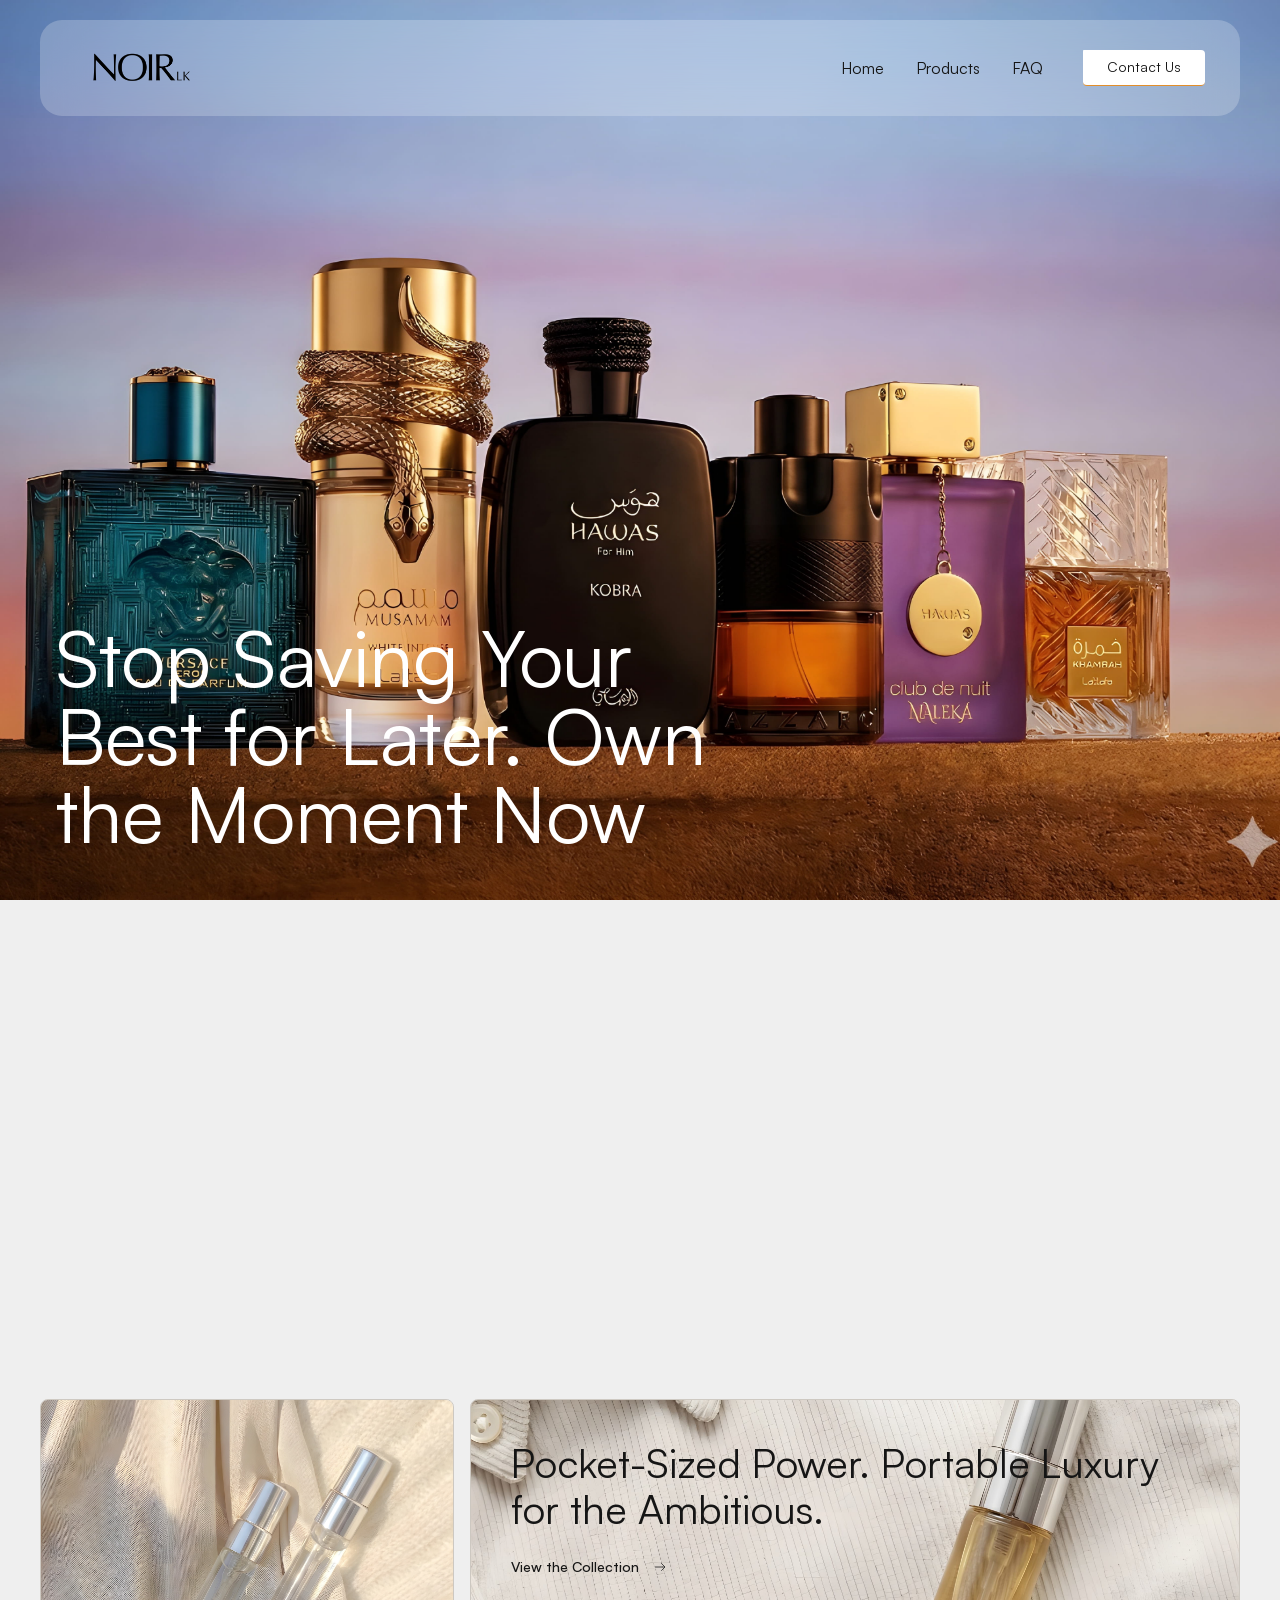
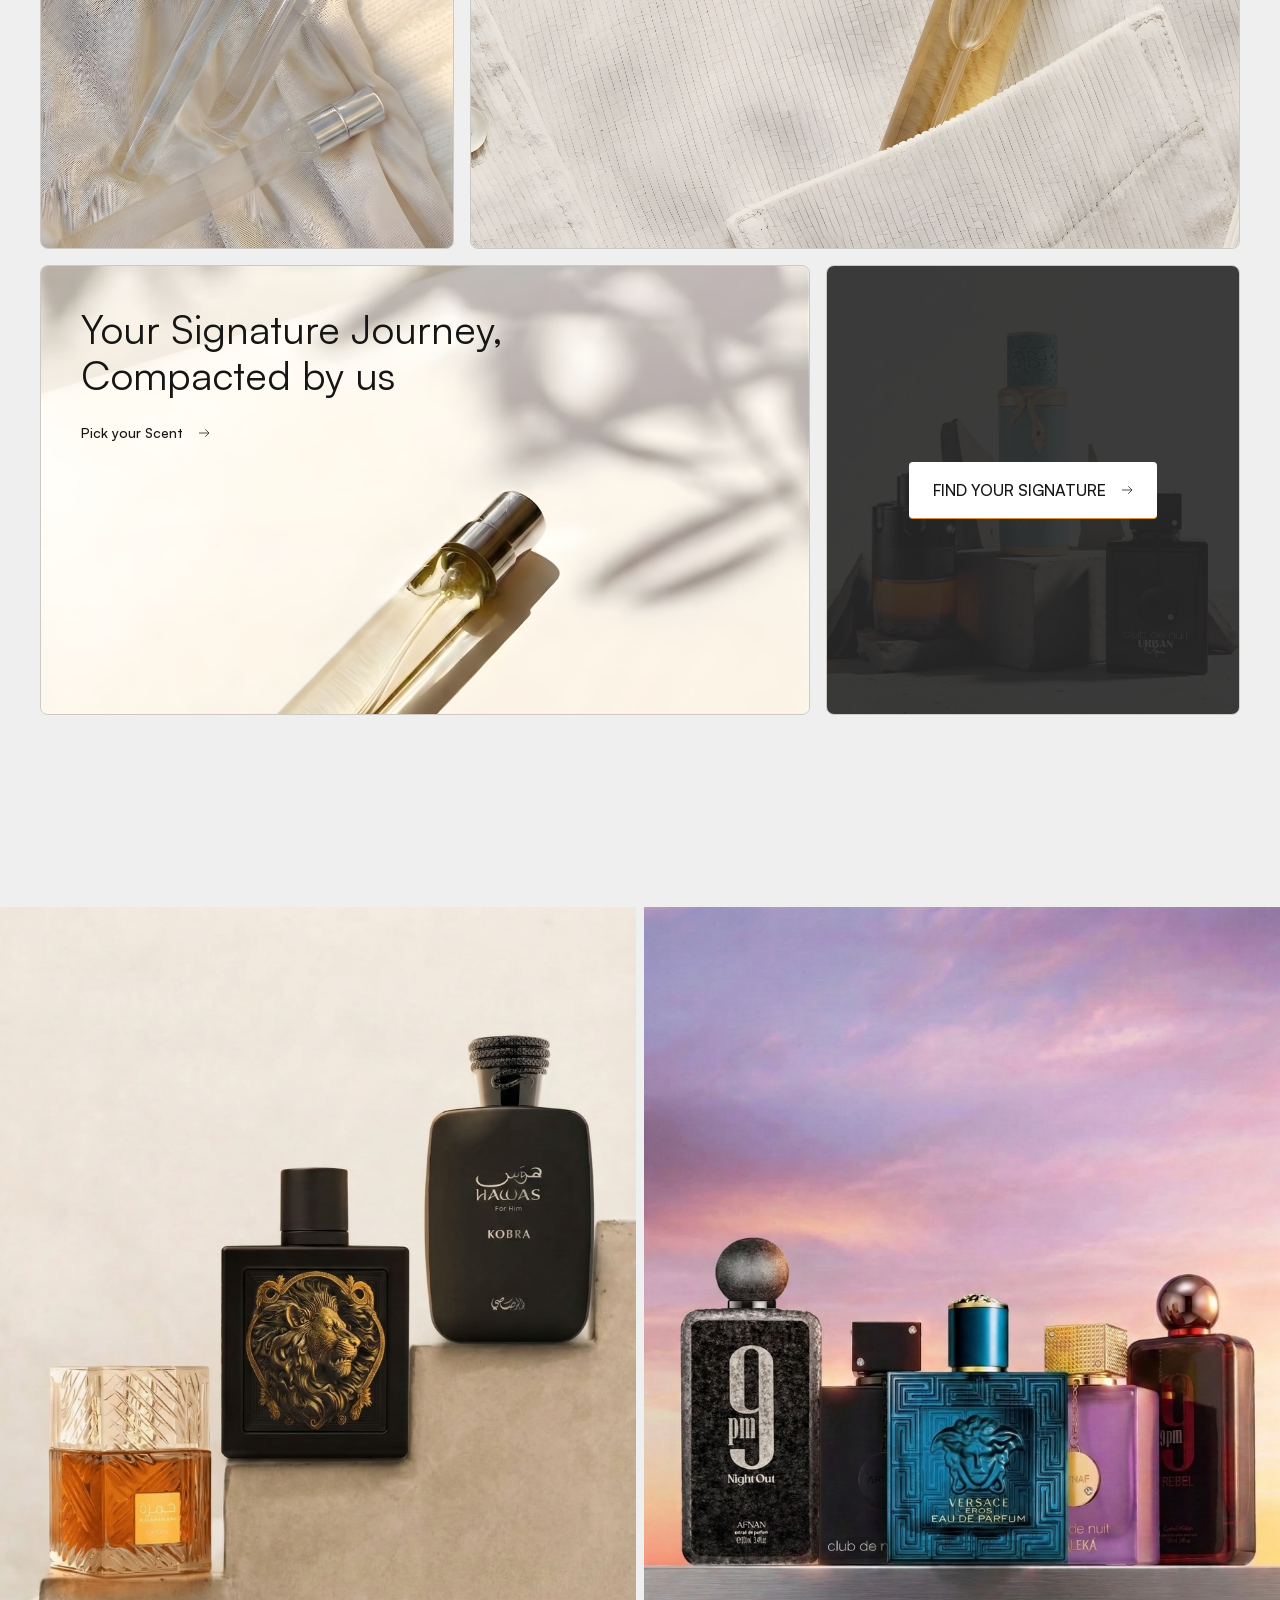
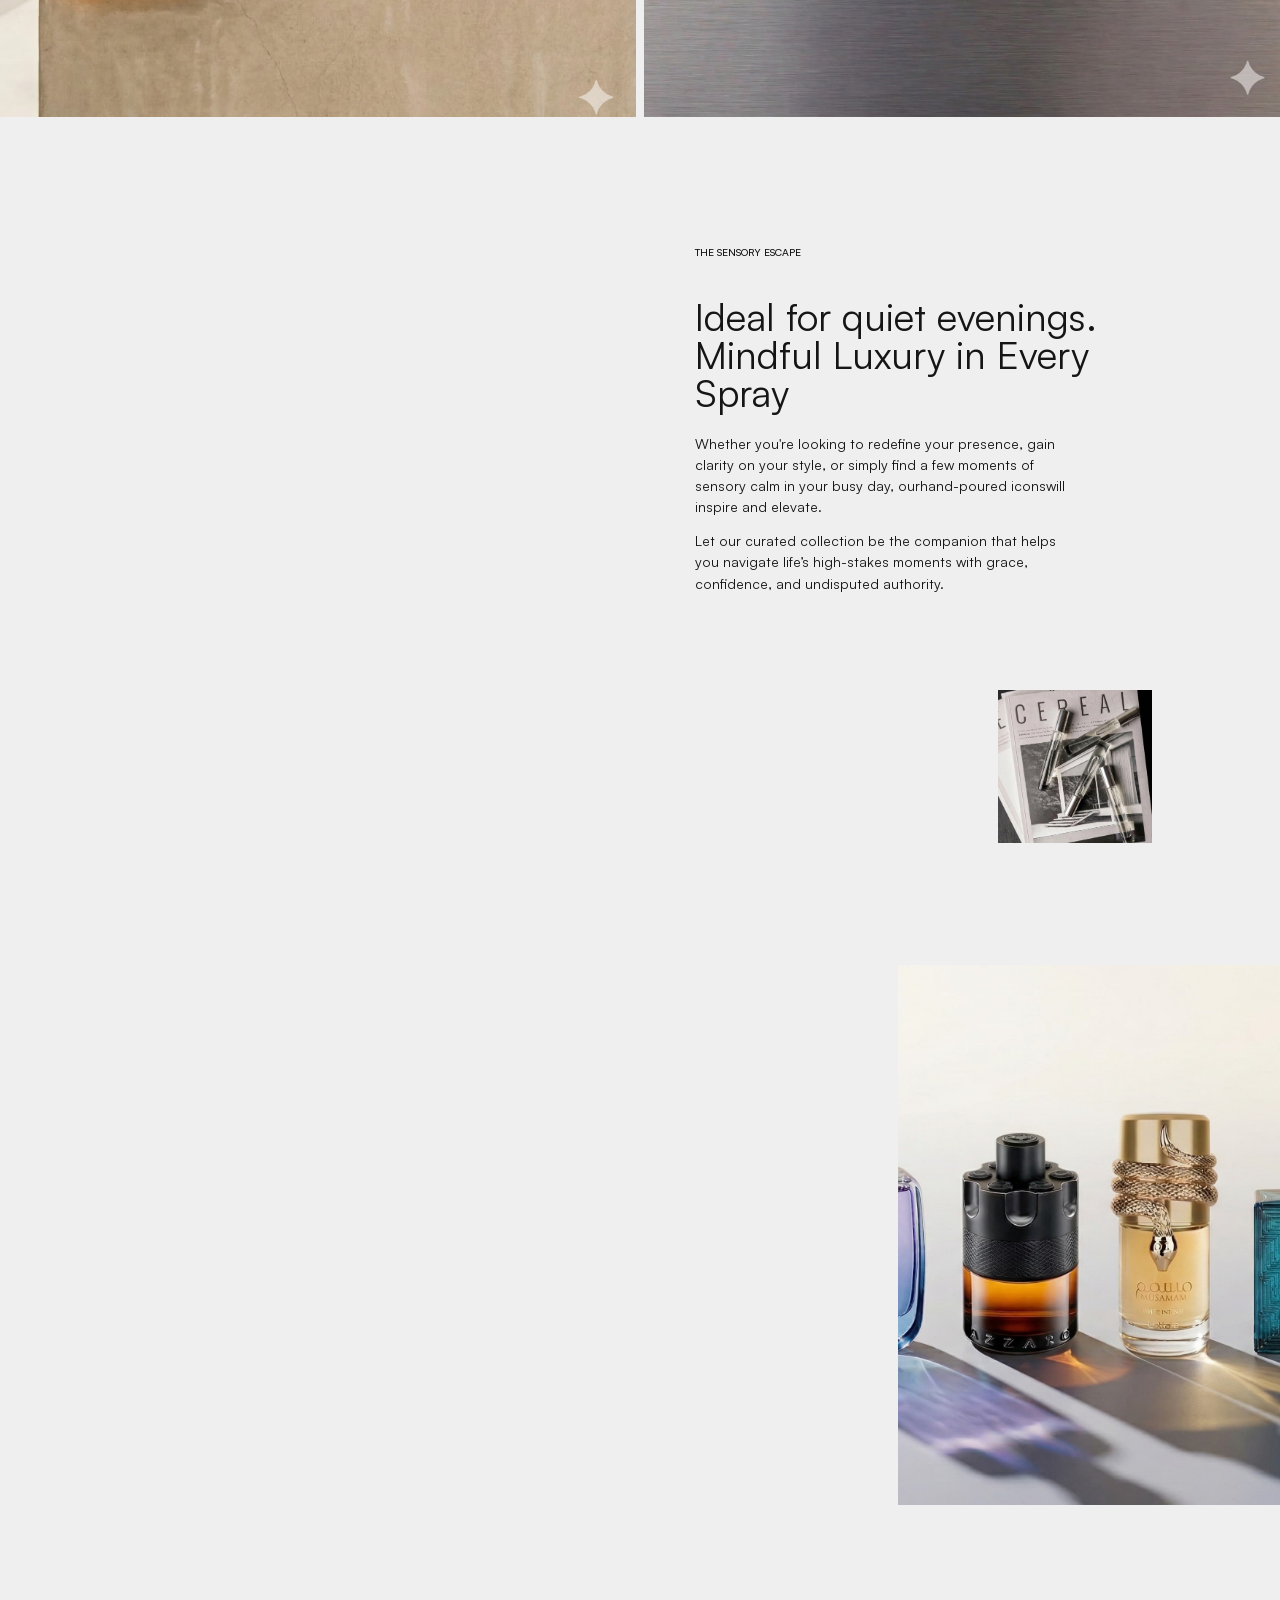
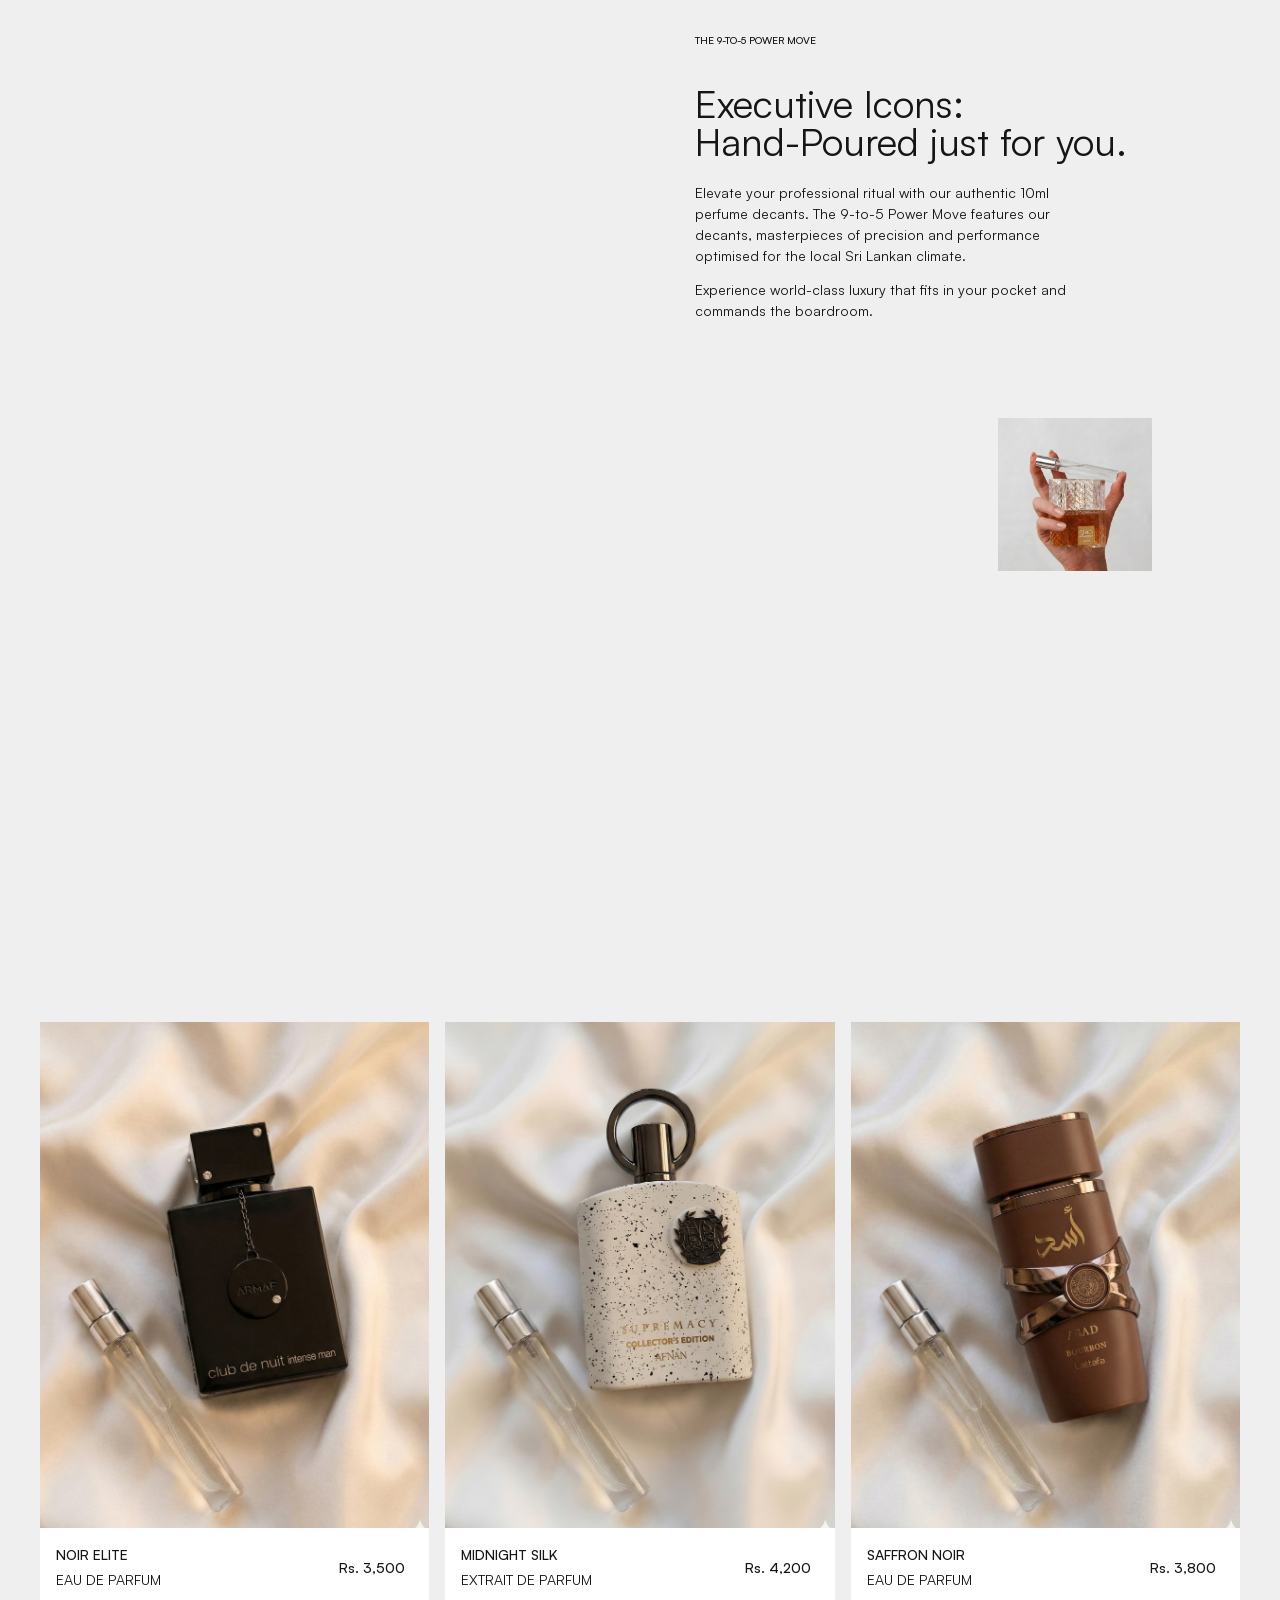
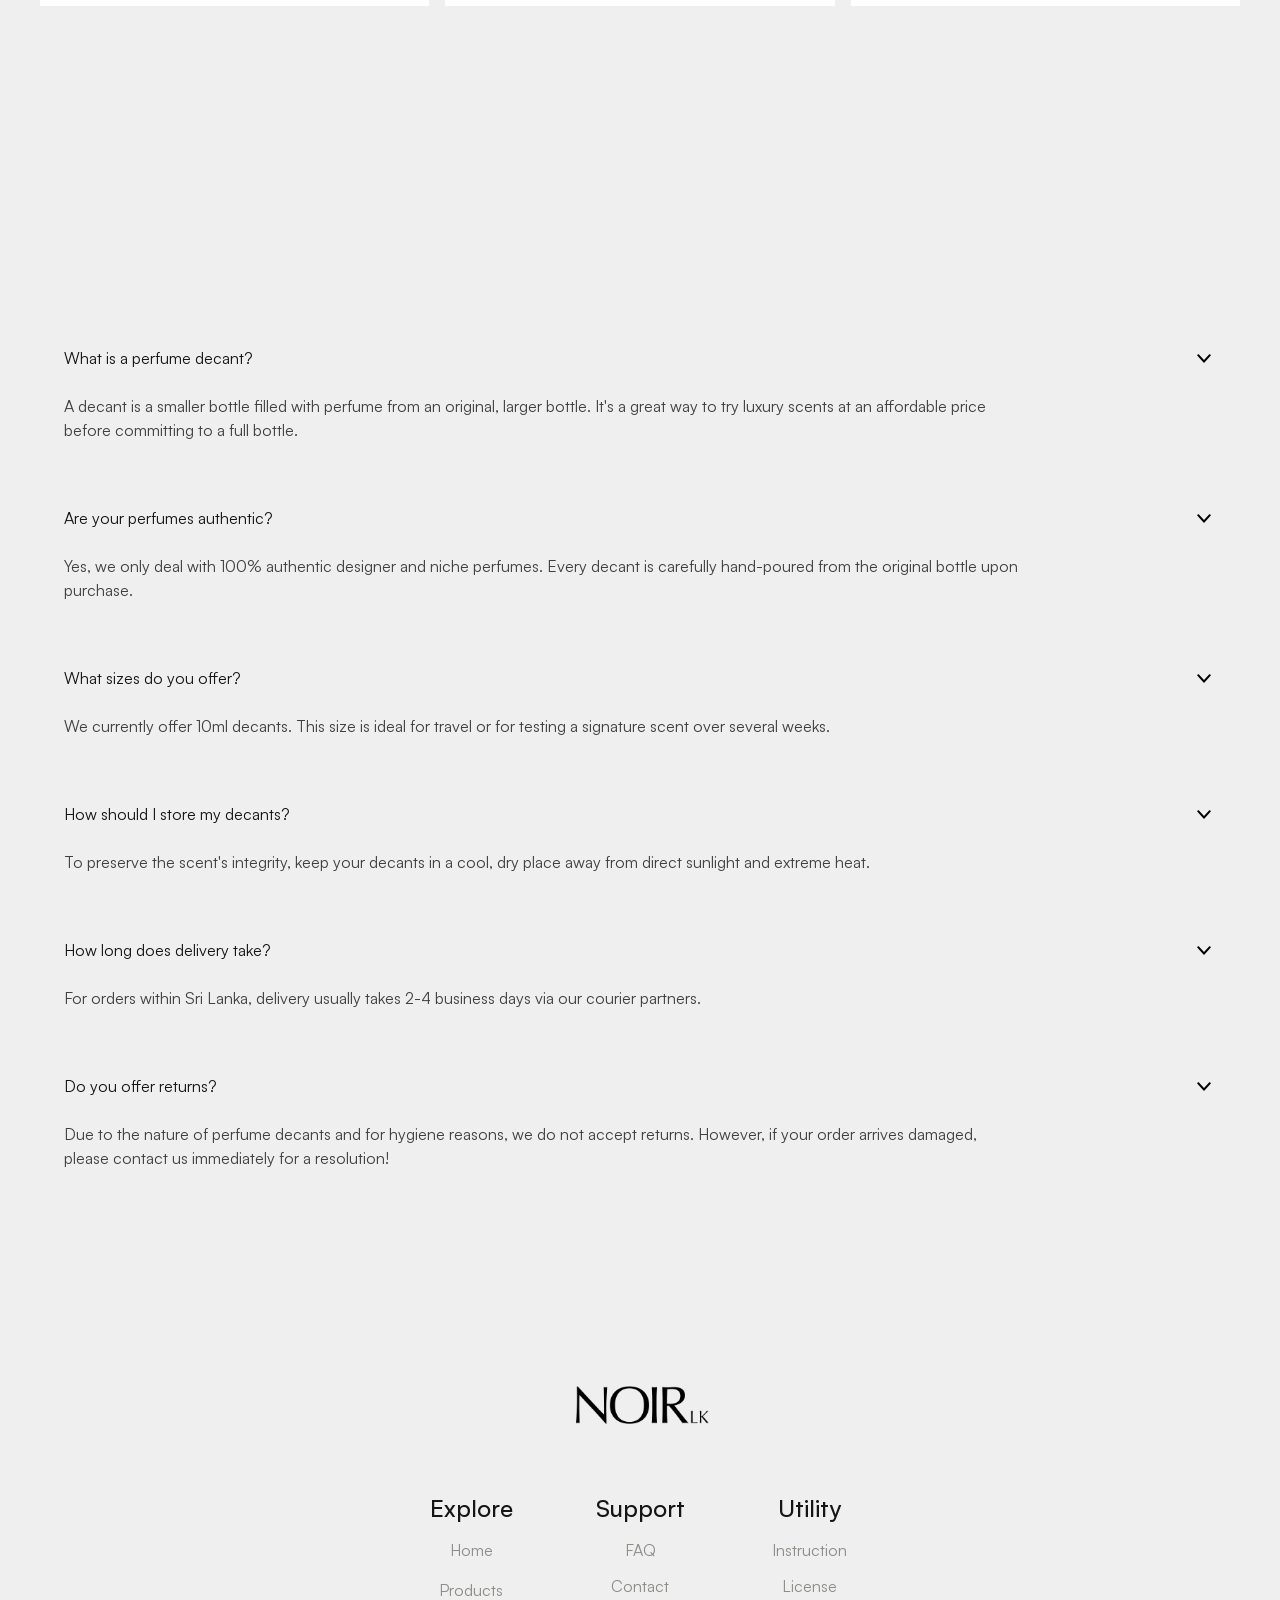
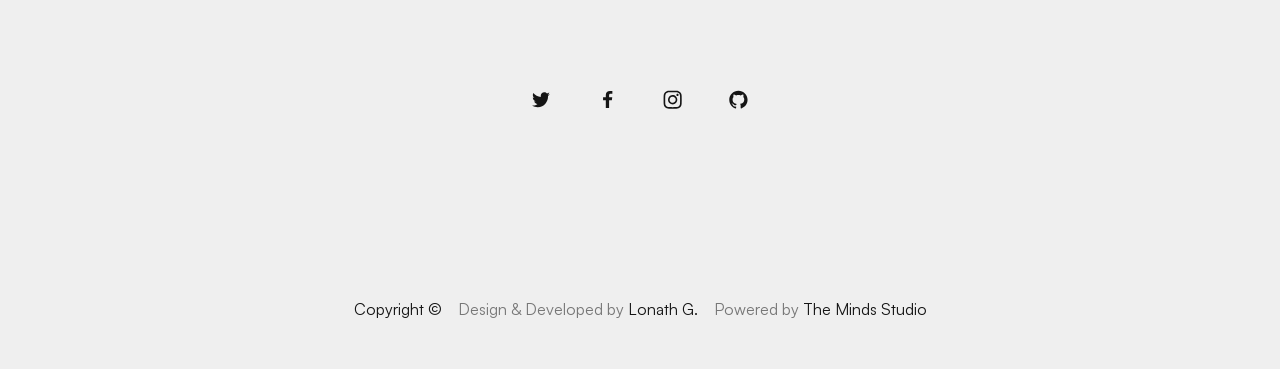
==== commit c65e5a96: "Addressed 7 issues out of 9" ====
--- a/index.html
+++ b/index.html
@@ -4,24 +4,20 @@
 
 <head>
   <meta charset="utf-8">
-  <title>Space Kit - Webflow HTML website template</title>
+  <title>Noir Perfume SL | Original Perfume Decants Sri Lanka</title>
   <meta
-    content="Elevate Your Business with Space Kit - A Free Webflow Template. Featuring CMS functionality and sleek animations, Entropy offers customizable layouts across 12 pages. Build your digital presence with ease and engage customers in style."
+    content="Buy 100% original perfume decants in Sri Lanka. Shop luxury & niche fragrance samples from Dior, Versace, Lattafa and more. Fast delivery in Colombo & islandwide."
     name="description">
-  <meta content="Space Kit - Webflow HTML website template" property="og:title">
+  <meta content="Noir Perfume SL | Original Perfume Decants Sri Lanka" property="og:title">
   <meta
-    content="Elevate Your Business with Space Kit - A Free Webflow Template. Featuring CMS functionality and sleek animations, Entropy offers customizable layouts across 12 pages. Build your digital presence with ease and engage customers in style."
+    content="Buy 100% original perfume decants in Sri Lanka. Shop luxury & niche fragrance samples from Dior, Versace, Lattafa and more. Fast delivery in Colombo & islandwide."
     property="og:description">
+  <meta content="images/Noir_logo.png" property="og:image">
+  <meta content="Noir Perfume SL | Original Perfume Decants Sri Lanka" property="twitter:title">
   <meta
-    content="https://cdn.prod.website-files.com/66ec6afe3cc26899cbbb300a/66eef805cadb8c125e36ce84_Opengraph%20SpaceKit.jpg"
-    property="og:image">
-  <meta content="Space Kit - Webflow HTML website template" property="twitter:title">
-  <meta
-    content="Elevate Your Business with Space Kit - A Free Webflow Template. Featuring CMS functionality and sleek animations, Entropy offers customizable layouts across 12 pages. Build your digital presence with ease and engage customers in style."
+    content="Buy 100% original perfume decants in Sri Lanka. Shop luxury & niche fragrance samples from Dior, Versace, Lattafa and more. Fast delivery in Colombo & islandwide."
     property="twitter:description">
-  <meta
-    content="https://cdn.prod.website-files.com/66ec6afe3cc26899cbbb300a/66eef805cadb8c125e36ce84_Opengraph%20SpaceKit.jpg"
-    property="twitter:image">
+  <meta content="images/Noir_logo.png" property="twitter:image">
   <meta property="og:type" content="website">
   <meta content="summary_large_image" name="twitter:card">
   <meta content="width=device-width, initial-scale=1" name="viewport">
@@ -560,7 +556,7 @@
             <div class="footer-grid-wrap">
               <div class="footer-text-size text-weight-medium">Utility</div>
               <a href="other/instruction.html" class="footer-link">Instruction</a>
-              <a href="other/license.html" class="footer-link">License</a>
+              <a href="#" class="footer-link">License</a>
             </div>
           </div>
           <div data-w-id="840cf11d-6f08-20b7-2ae0-7b73f2738313" class="footer-social-wrapper">
@@ -574,17 +570,9 @@
                 src="images/logo-github-1.svg" alt="Logo" class="icon-embed"></a>
           </div>
           <div data-w-id="840cf11d-6f08-20b7-2ae0-7b73f273831c" class="footer-links-wrapper">
-            <div class="footer-links">
-              <a href="other/license.html" class="footer-link">License</a>
-              <div class="vertical-line"></div>
-              <a href="other/style-guide.html" class="footer-link">Style Guide</a>
-              <div class="vertical-line"></div>
-              <a href="https://templatestudio.webflow.io/" class="footer-link">Customize</a>
-            </div>
             <div class="credits-wrapper">
               <p>Copyright ©</p>
-              <a href="https://webflow.com/templates/designers/lucas-gusso" target="_blank"
-                class="credits w-inline-block">
+              <a href="https://www.lonath.tech" target="_blank" class="credits w-inline-block">
                 <p class="paragraph">Design &amp; Developed by <span class="text-color-black">Lonath G.</span></p>
               </a>
               <a href="https://webflow.com/" target="_blank" class="credits w-inline-block">
--- a/css/noir-ultra-awesome-site.webflow.css
+++ b/css/noir-ultra-awesome-site.webflow.css
@@ -718,6 +718,12 @@
   width: 10rem;
   height: 10rem;
   position: absolute;
+  transform: scale(0);
+  transition: transform 0.4s ease-out;
+}
+
+.event-button:hover .button-hover {
+  transform: scale(2.5);
 }
 
 .relative {
@@ -1885,7 +1891,7 @@
   grid-column-gap: 5rem;
   flex-flow: wrap;
   grid-template-rows: auto;
-  grid-template-columns: 1fr 1fr 1fr 1fr;
+  grid-template-columns: 1fr 1fr 1fr;
   grid-auto-columns: 1fr;
   align-items: start;
   display: grid;
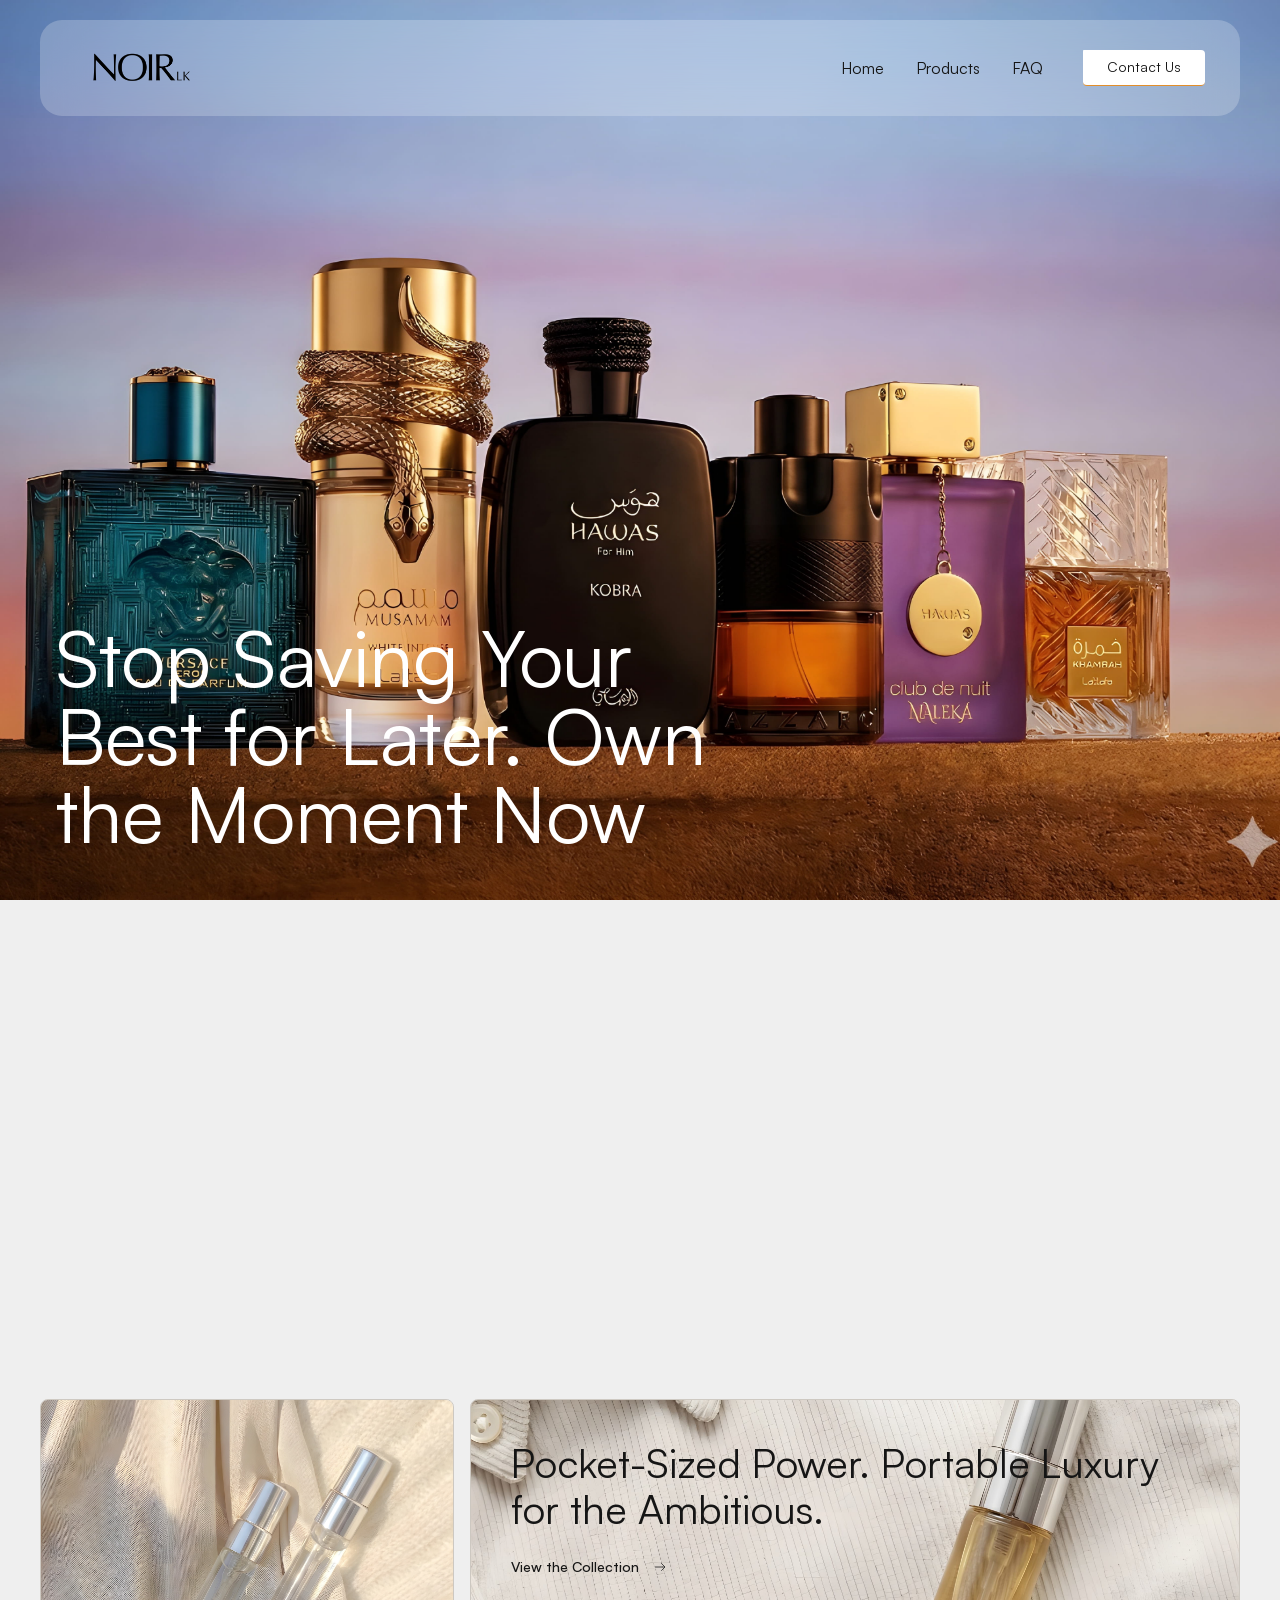
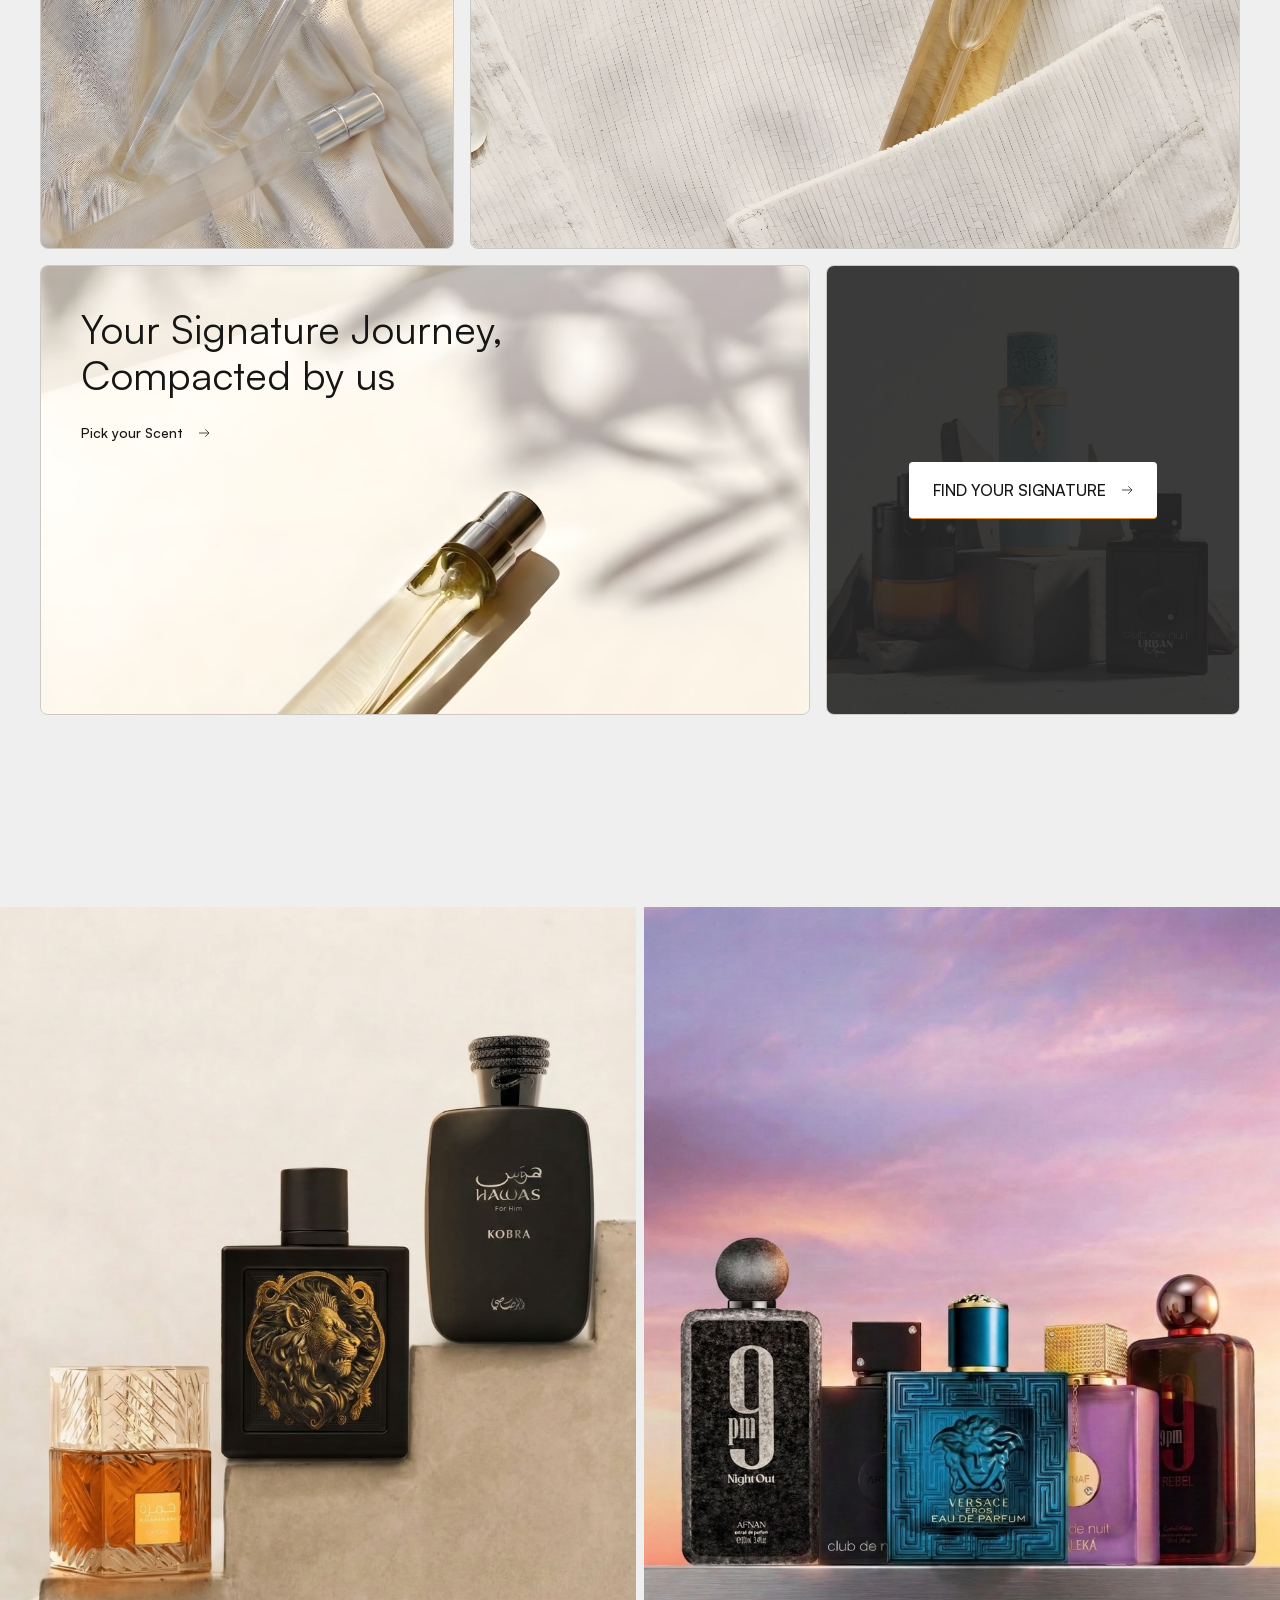
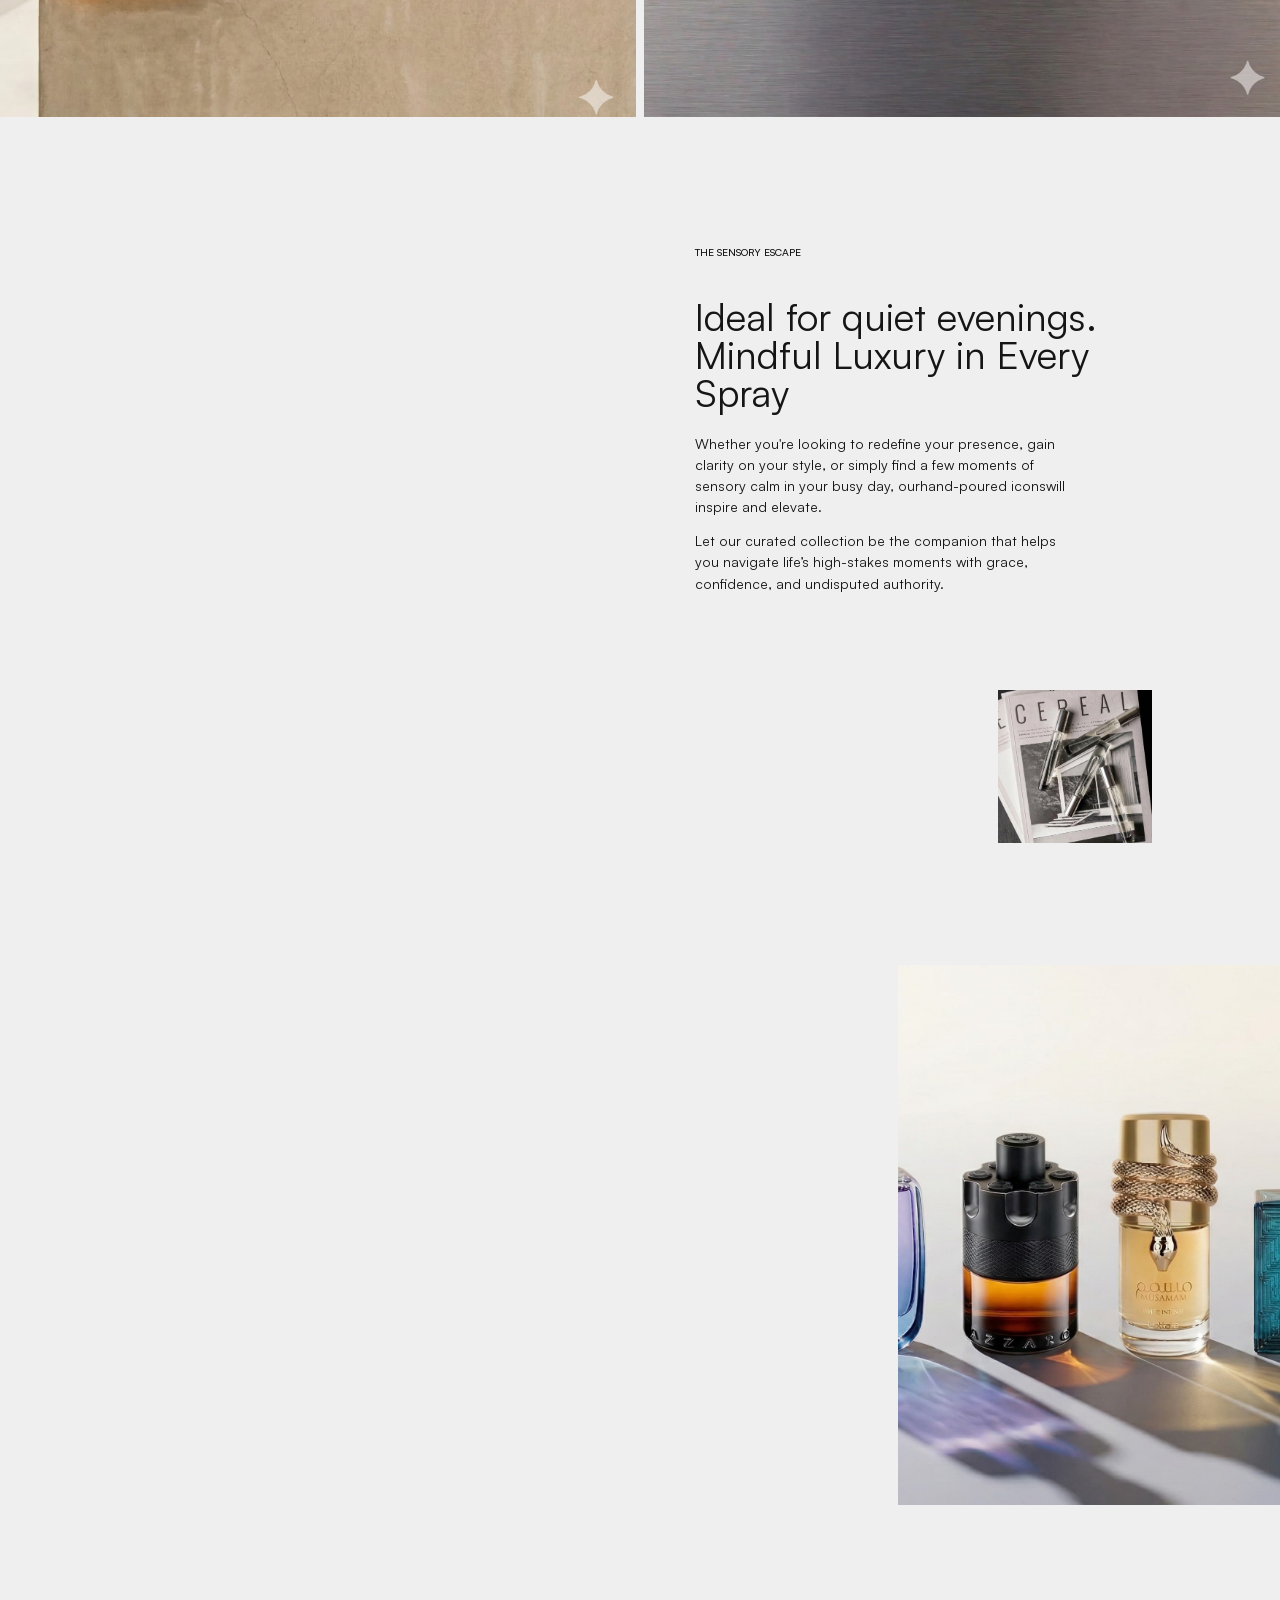
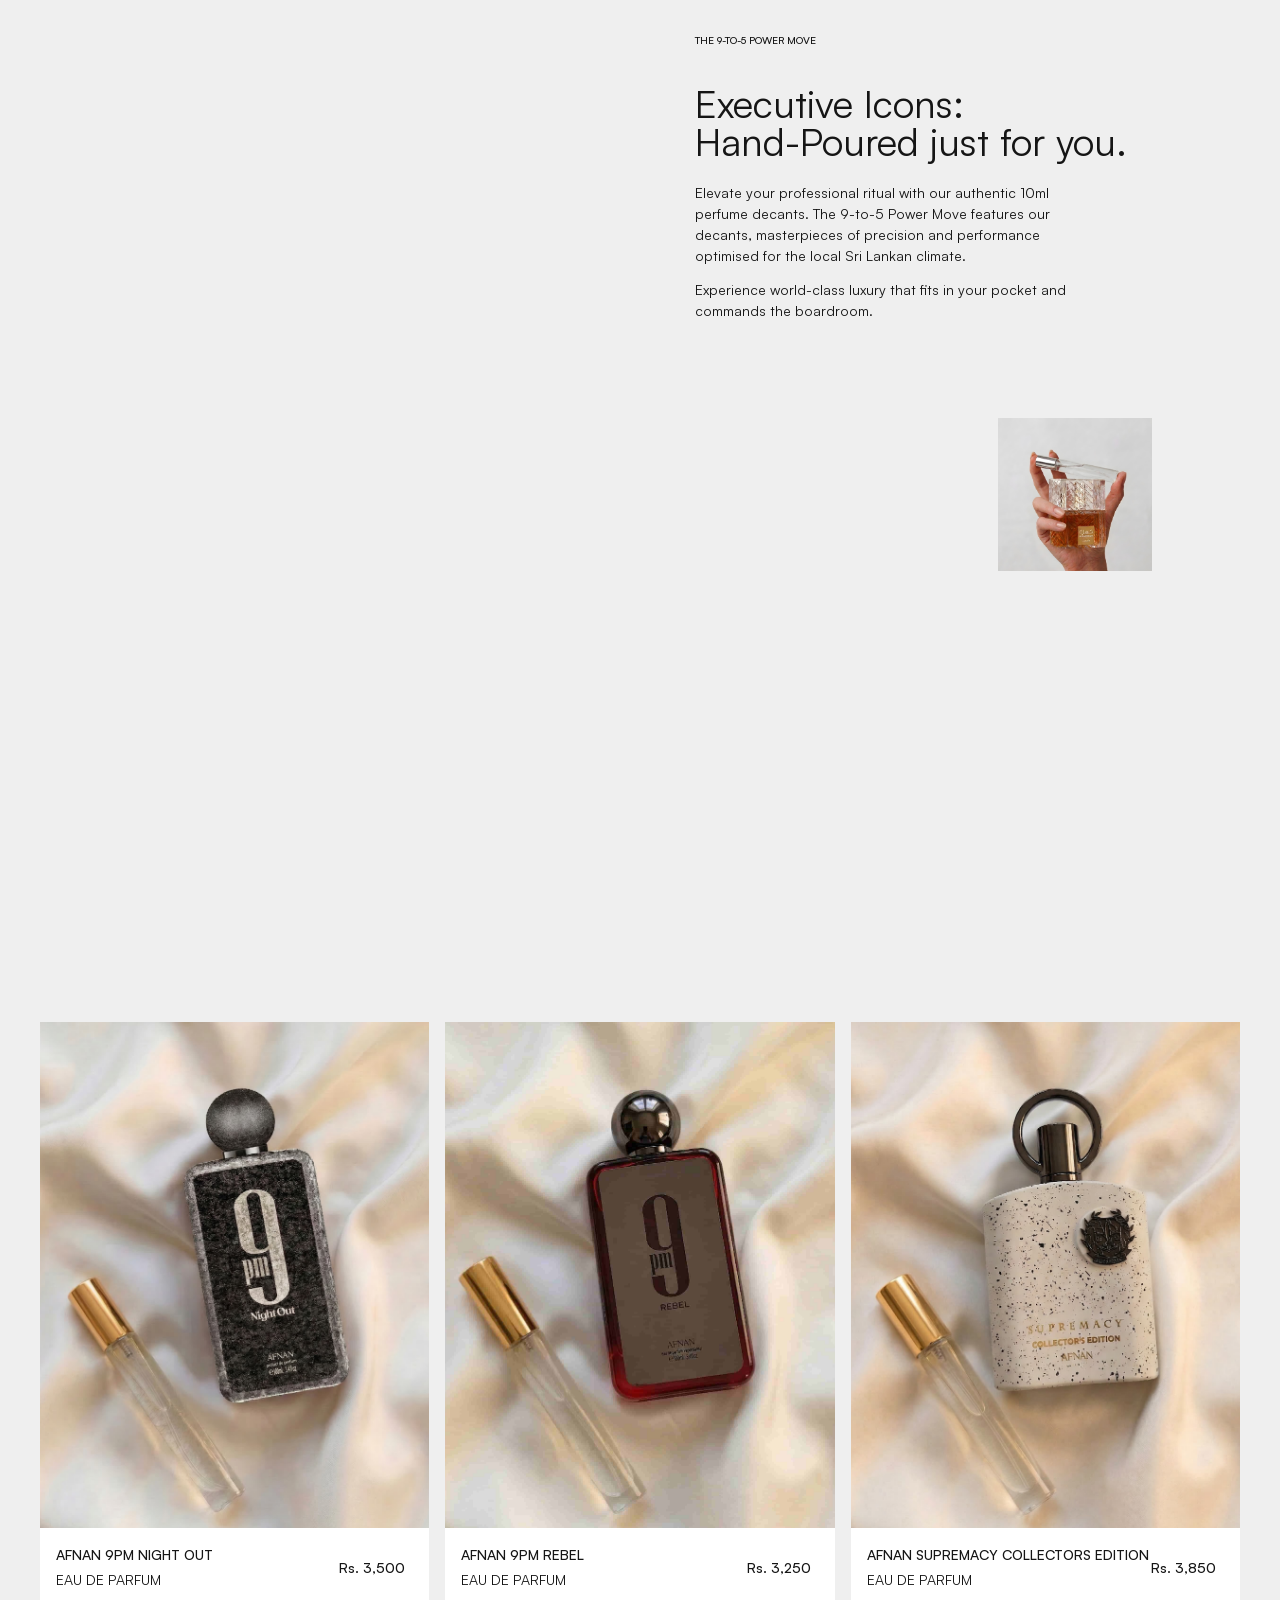
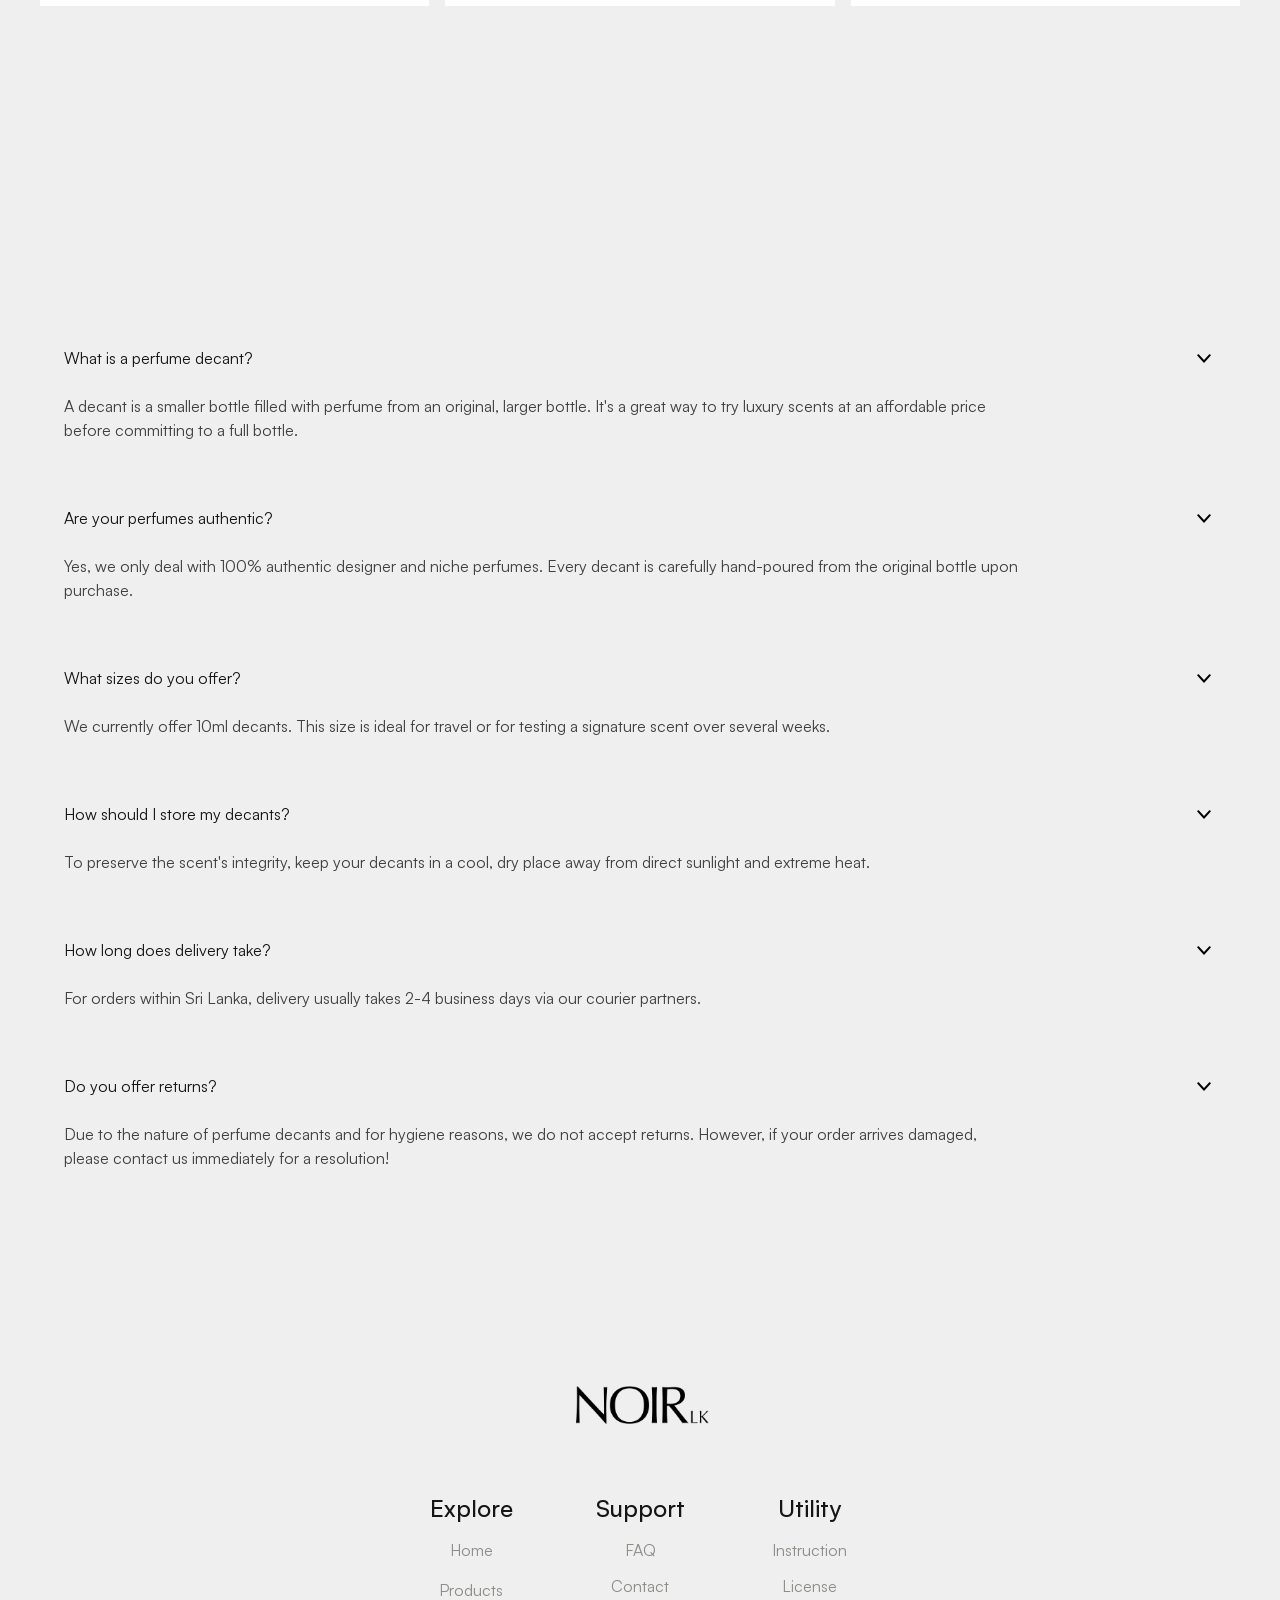
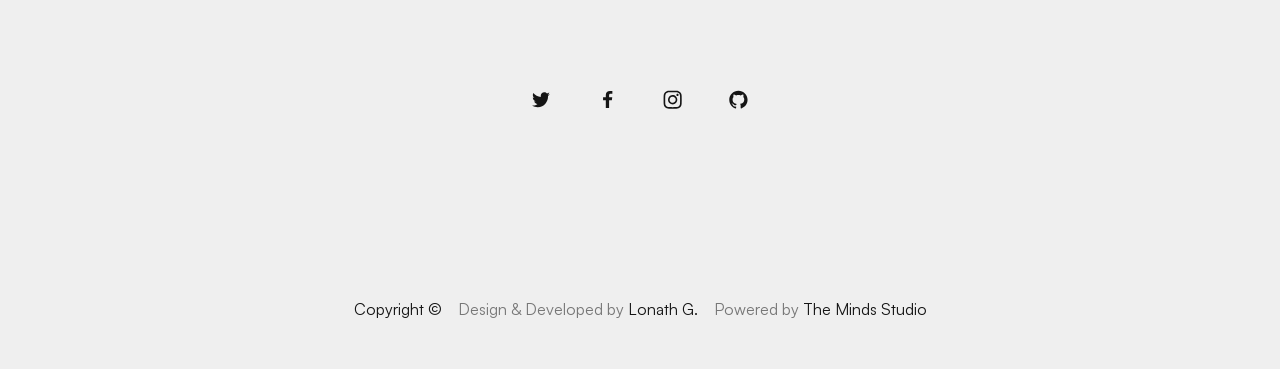
==== commit cd3c902c: "Products Updated" ====
--- a/index.html
+++ b/index.html
@@ -107,7 +107,7 @@
           <div class="hero-hover">
             <div class="hover-content">
               <div class="text-weight-medium">Hawas Kobra</div>
-              <div>$26.00 USD</div>
+              <div>LKR 2,550</div>
             </div>
             <div class="arrow-hero"><img src="images/Diagonal-Arrow.svg" loading="lazy" alt="Arrow"
                 class="arrow second"><img src="images/Diagonal-Arrow.svg" loading="lazy" alt="Arrow" class="arrow">
@@ -123,7 +123,7 @@
           <div class="hero-hover">
             <div class="hover-content">
               <div class="text-weight-medium">Versace Eros</div>
-              <div>$26.00 USD</div>
+              <div>LKR 5,050</div>
             </div>
             <div class="arrow-hero"><img src="images/Diagonal-Arrow.svg" loading="lazy" alt="Arrow"
                 class="arrow second"><img src="images/Diagonal-Arrow.svg" loading="lazy" alt="Arrow" class="arrow">
@@ -139,7 +139,7 @@
           <div class="hero-hover">
             <div class="hover-content">
               <div class="text-weight-medium">Musamam White Intense</div>
-              <div>$26.00 USD</div>
+              <div>LKR 2,850</div>
             </div>
             <div class="arrow-hero"><img src="images/Diagonal-Arrow.svg" loading="lazy" alt="Arrow"
                 class="arrow second"><img src="images/Diagonal-Arrow.svg" loading="lazy" alt="Arrow" class="arrow">
@@ -155,7 +155,7 @@
           <div class="hero-hover">
             <div class="hover-content">
               <div class="text-weight-medium">Azzaro MW Parfum</div>
-              <div>$26.00 USD</div>
+              <div>LKR 4,850</div>
             </div>
             <div class="arrow-hero"><img src="images/Diagonal-Arrow.svg" loading="lazy" alt="Arrow"
                 class="arrow second"><img src="images/Diagonal-Arrow.svg" loading="lazy" alt="Arrow" class="arrow">
@@ -171,7 +171,7 @@
           <div class="hero-hover">
             <div class="hover-content">
               <div class="text-weight-medium">club de nuit maleka</div>
-              <div>$26.00 USD</div>
+              <div>LKR 2,750</div>
             </div>
             <div class="arrow-hero"><img src="images/Diagonal-Arrow.svg" loading="lazy" alt="Arrow"
                 class="arrow second"><img src="images/Diagonal-Arrow.svg" loading="lazy" alt="Arrow" class="arrow">
@@ -187,7 +187,7 @@
           <div id="w-node-_0e9d5a4f-ceea-1a55-6491-4fcbdf0f3bbf-45a3f7bb" class="hero-hover">
             <div class="hover-content">
               <div class="text-weight-medium">Lattafa Khamrah</div>
-              <div>$26.00 USD</div>
+              <div>LKR 2,250</div>
             </div>
             <div class="arrow-hero"><img src="images/Diagonal-Arrow.svg" loading="lazy" alt="Arrow"
                 class="arrow second"><img src="images/Diagonal-Arrow.svg" loading="lazy" alt="Arrow" class="arrow">
@@ -359,54 +359,58 @@
           </div>
           <div class="products-card-wrapper">
             <div class="products-cards">
+              <!-- Product 1 -->
               <div>
-                <a href="detail_products.html?id=1&name=Noir%20Elite&price=Rs.%203,500&image=images/Products/Image_1.jpg&desc=A%20decadent%20and%20sophisticated%20fragrance%20with%20notes%20of%20rich%20oud%20and%20spices."
+                <a href="detail_products.html?id=1&name=Afnan%209PM%20Night%20Out&price=Rs.%203,500&image=images/Products%202/Afnan%209PM%20Night%20Out.jpg&desc=Experience%20the%20captivating%20allure%20of%20this%20exclusive%20decant."
                   class="product-link w-inline-block">
-                  <div class="product-card-image"><img src="images/Products/Image_1.jpg" loading="lazy"
+                  <div class="product-card-image"><img src="images/Products 2/Afnan 9PM Night Out.jpg" loading="lazy"
                       style="transform:translate3d(0, 0, 0) scale3d(1.09, 1.09, 1) rotateX(0) rotateY(0) rotateZ(0) skew(0, 0)"
-                      alt="Noir Elite" class="image">
+                      alt="Afnan 9PM Night Out" class="image">
                     <div class="mask-frame"></div>
                   </div>
                   <div class="product-card-info">
                     <div class="info">
-                      <div class="text-size-small text-weight-medium caps">Noir Elite</div>
+                      <div class="text-size-small text-weight-medium caps">Afnan 9PM Night Out</div>
                       <div class="text-size-small caps">Eau de Parfum</div>
                     </div>
                     <div class="text-size-small text-weight-medium">Rs. 3,500</div>
                   </div>
                 </a>
               </div>
+              <!-- Product 2 -->
               <div>
-                <a href="detail_products.html?id=2&name=Midnight%20Silk&price=Rs.%204,200&image=images/Products/Image_2.jpg&desc=A%20sensual%20blend%20of%20midnight%20jasmine%20and%20dark%20vanilla%20over%20a%20silky%20base."
+                <a href="detail_products.html?id=2&name=Afnan%209PM%20Rebel&price=Rs.%203,250&image=images/Products%202/Afnan%209PM%20Rebel.jpg&desc=Experience%20the%20captivating%20allure%20of%20this%20exclusive%20decant."
                   class="product-link w-inline-block">
-                  <div class="product-card-image"><img src="images/Products/Image_2.jpg" loading="lazy"
+                  <div class="product-card-image"><img src="images/Products 2/Afnan 9PM Rebel.jpg" loading="lazy"
                       style="transform:translate3d(0, 0, 0) scale3d(1.09, 1.09, 1) rotateX(0) rotateY(0) rotateZ(0) skew(0, 0)"
-                      alt="Midnight Silk" class="image">
+                      alt="Afnan 9PM Rebel" class="image">
                     <div class="mask-frame"></div>
                   </div>
                   <div class="product-card-info">
                     <div class="info">
-                      <div class="text-size-small text-weight-medium caps">Midnight Silk</div>
-                      <div class="text-size-small caps">Extrait de Parfum</div>
-                    </div>
-                    <div class="text-size-small text-weight-medium">Rs. 4,200</div>
+                      <div class="text-size-small text-weight-medium caps">Afnan 9PM Rebel</div>
+                      <div class="text-size-small caps">Eau de Parfum</div>
+                    </div>
+                    <div class="text-size-small text-weight-medium">Rs. 3,250</div>
                   </div>
                 </a>
               </div>
+              <!-- Product 3 -->
               <div>
-                <a href="detail_products.html?id=3&name=Saffron%20Noir&price=Rs.%203,800&image=images/Products/Image_3.jpg&desc=Vibrant%20saffron%20notes%20intertwined%20with%20dark%20leather%20and%20hints%20of%20black%20pepper."
+                <a href="detail_products.html?id=3&name=Afnan%20Supremacy%20Collectors%20Edition&price=Rs.%203,850&image=images/Products%202/Afnan%20Supremacy%20Collectors%20Edition.jpg&desc=Experience%20the%20captivating%20allure%20of%20this%20exclusive%20decant."
                   class="product-link w-inline-block">
-                  <div class="product-card-image"><img src="images/Products/Image_3.jpg" loading="lazy"
+                  <div class="product-card-image"><img src="images/Products 2/Afnan Supremacy Collectors Edition.jpg"
+                      loading="lazy"
                       style="transform:translate3d(0, 0, 0) scale3d(1.09, 1.09, 1) rotateX(0) rotateY(0) rotateZ(0) skew(0, 0)"
-                      alt="Saffron Noir" class="image">
+                      alt="Afnan Supremacy Collectors Edition" class="image">
                     <div class="mask-frame"></div>
                   </div>
                   <div class="product-card-info">
                     <div class="info">
-                      <div class="text-size-small text-weight-medium caps">Saffron Noir</div>
+                      <div class="text-size-small text-weight-medium caps">Afnan Supremacy Collectors Edition</div>
                       <div class="text-size-small caps">Eau de Parfum</div>
                     </div>
-                    <div class="text-size-small text-weight-medium">Rs. 3,800</div>
+                    <div class="text-size-small text-weight-medium">Rs. 3,850</div>
                   </div>
                 </a>
               </div>
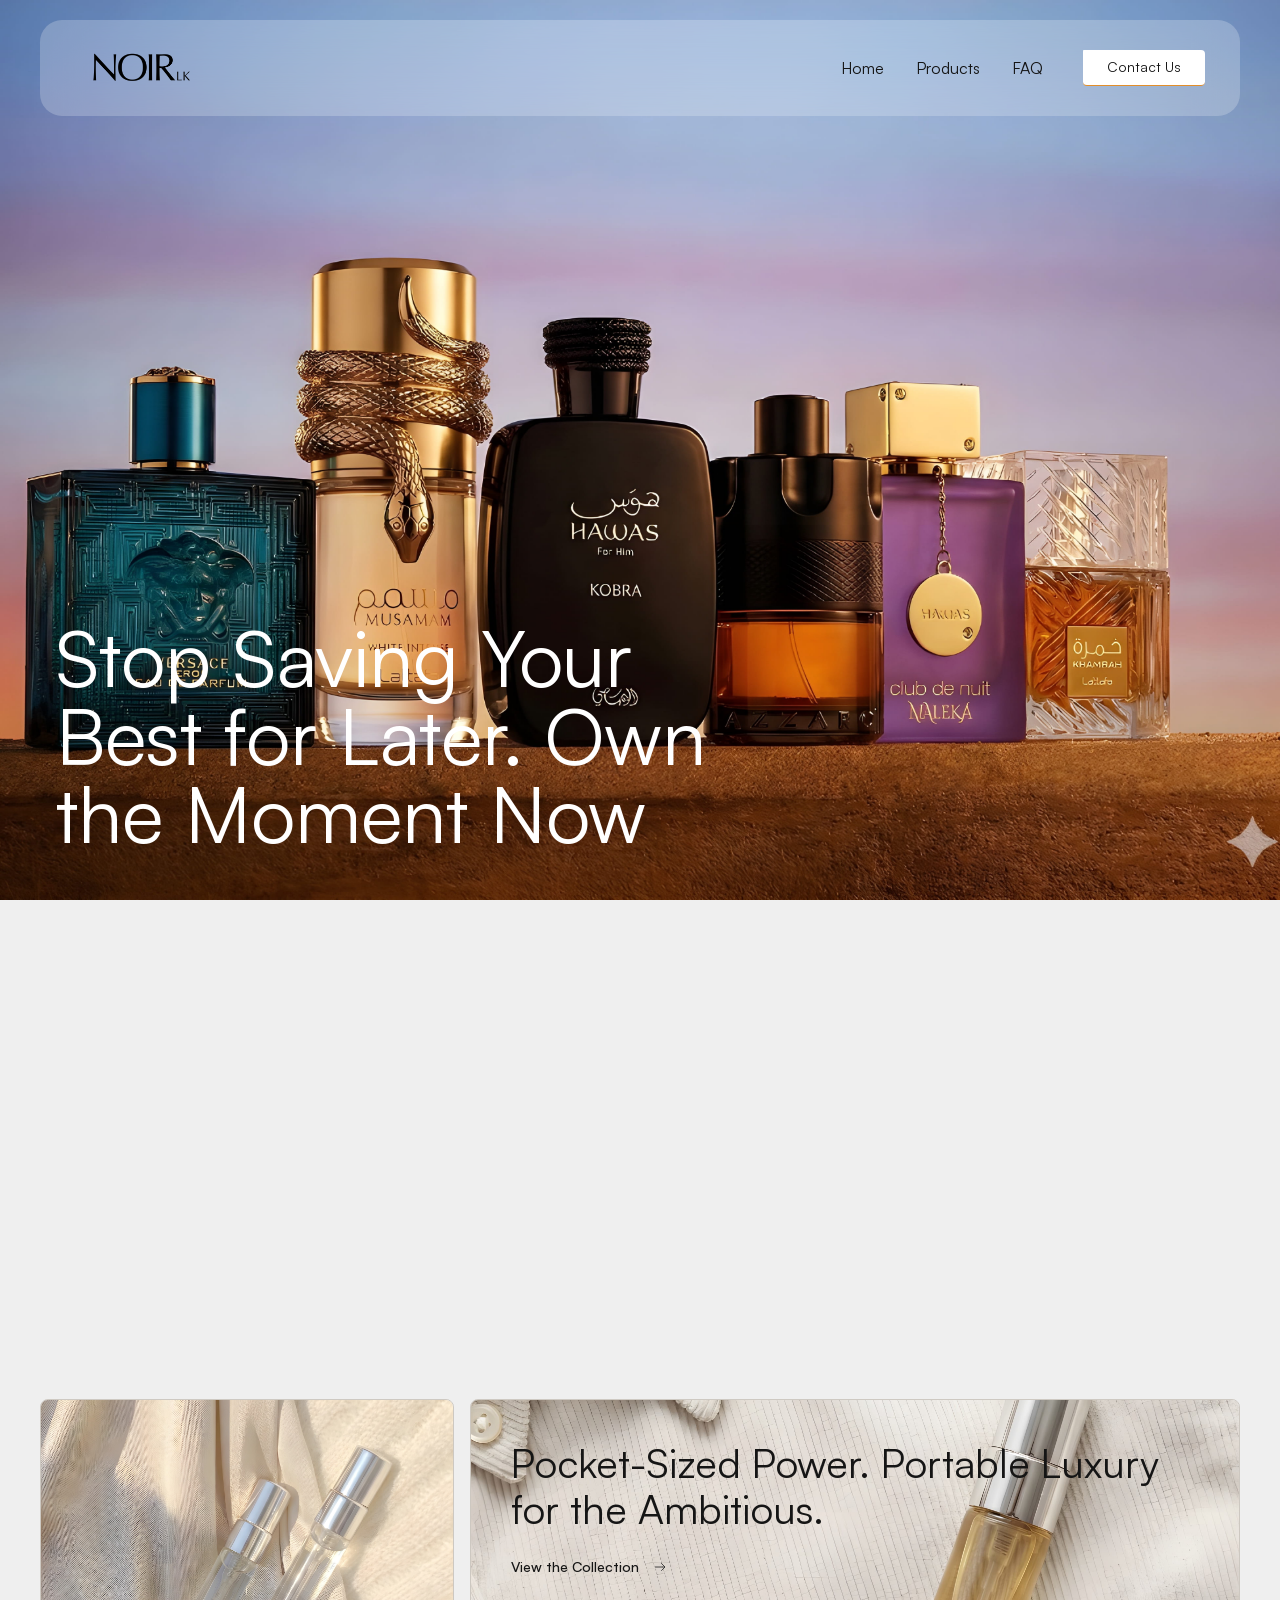
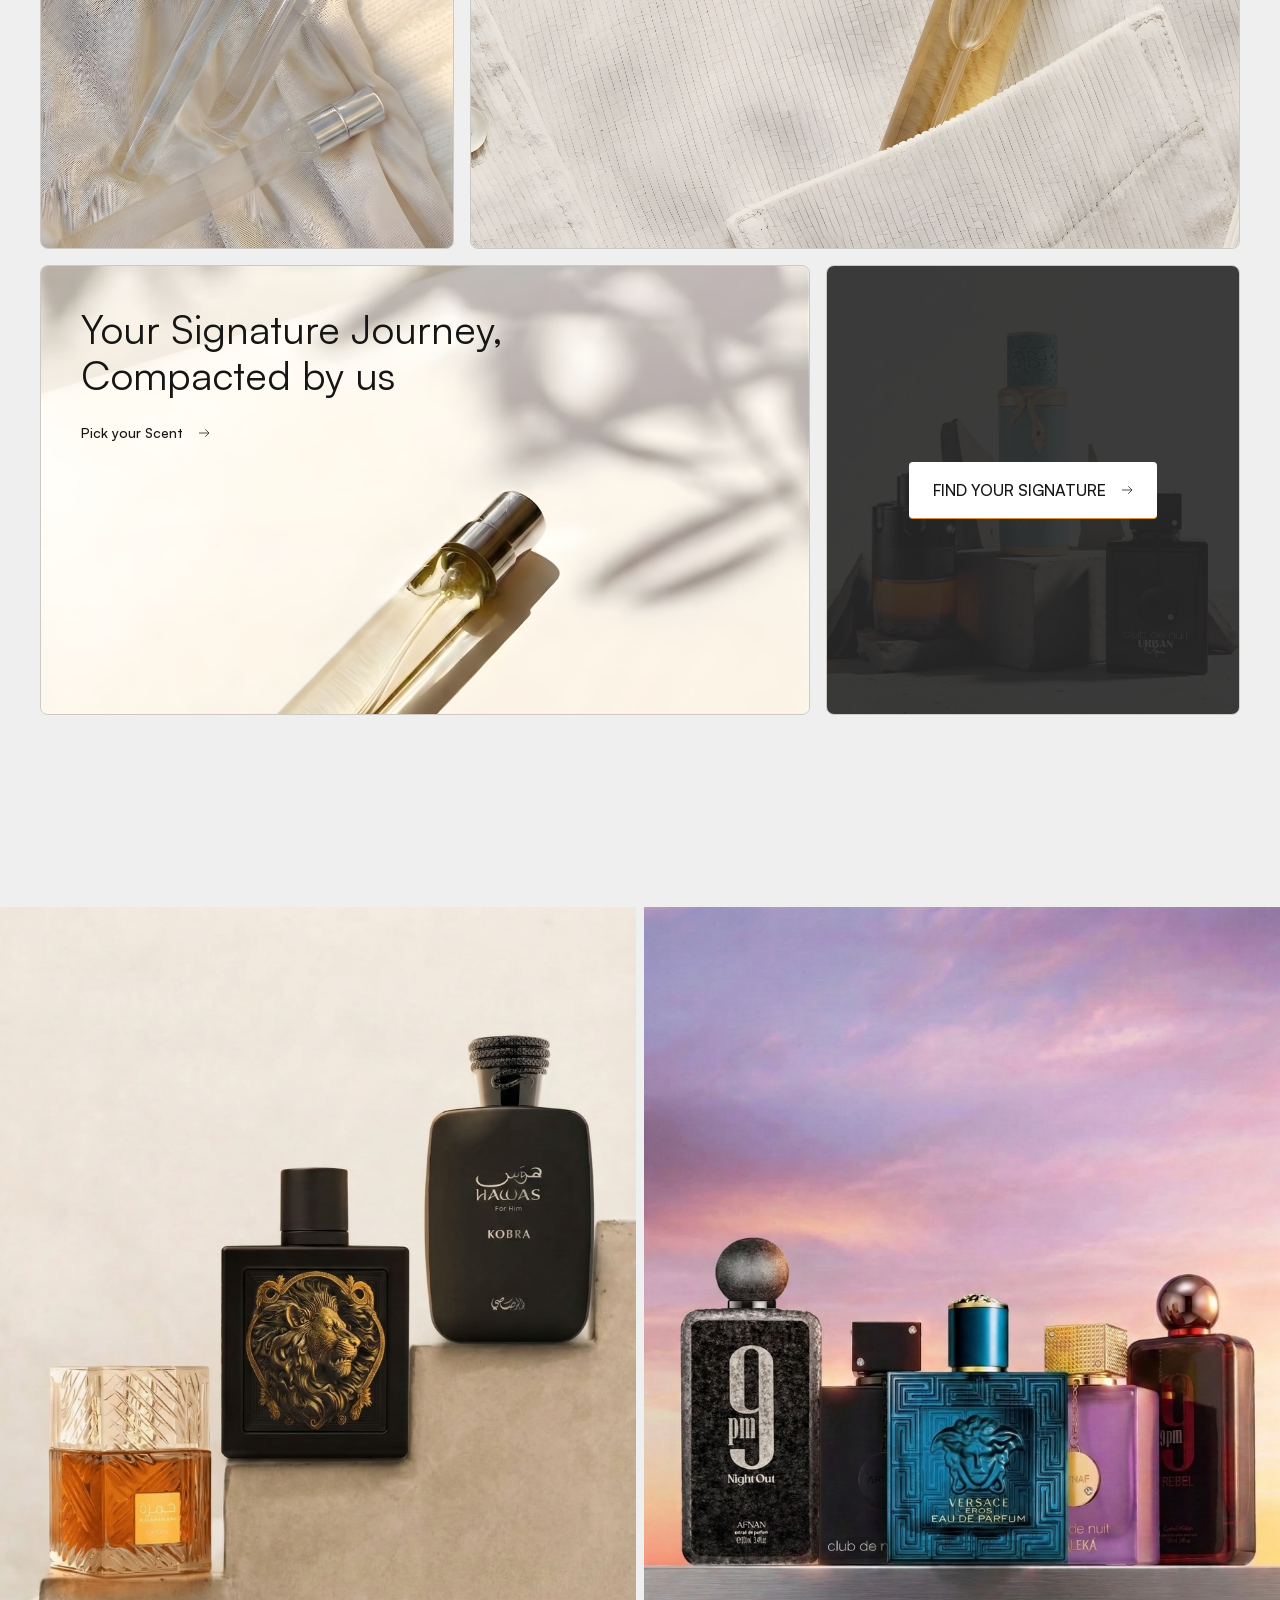
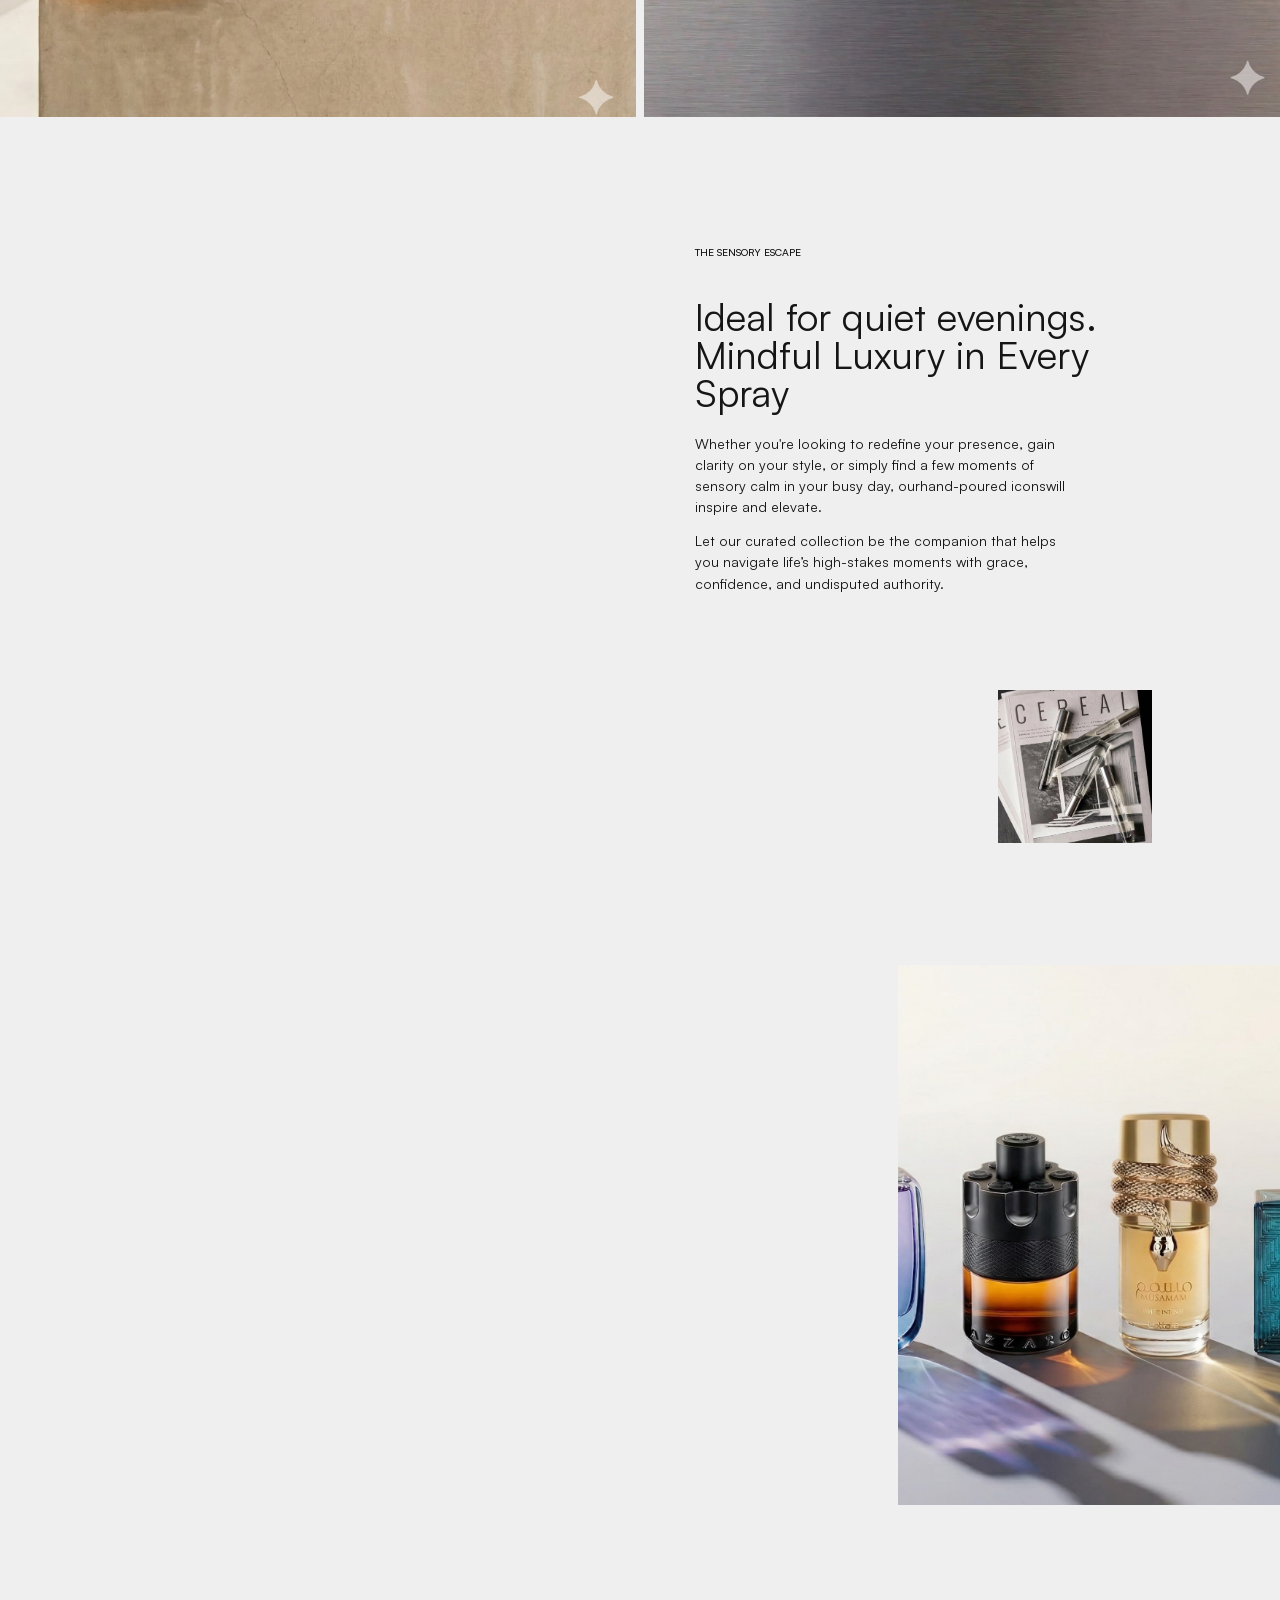
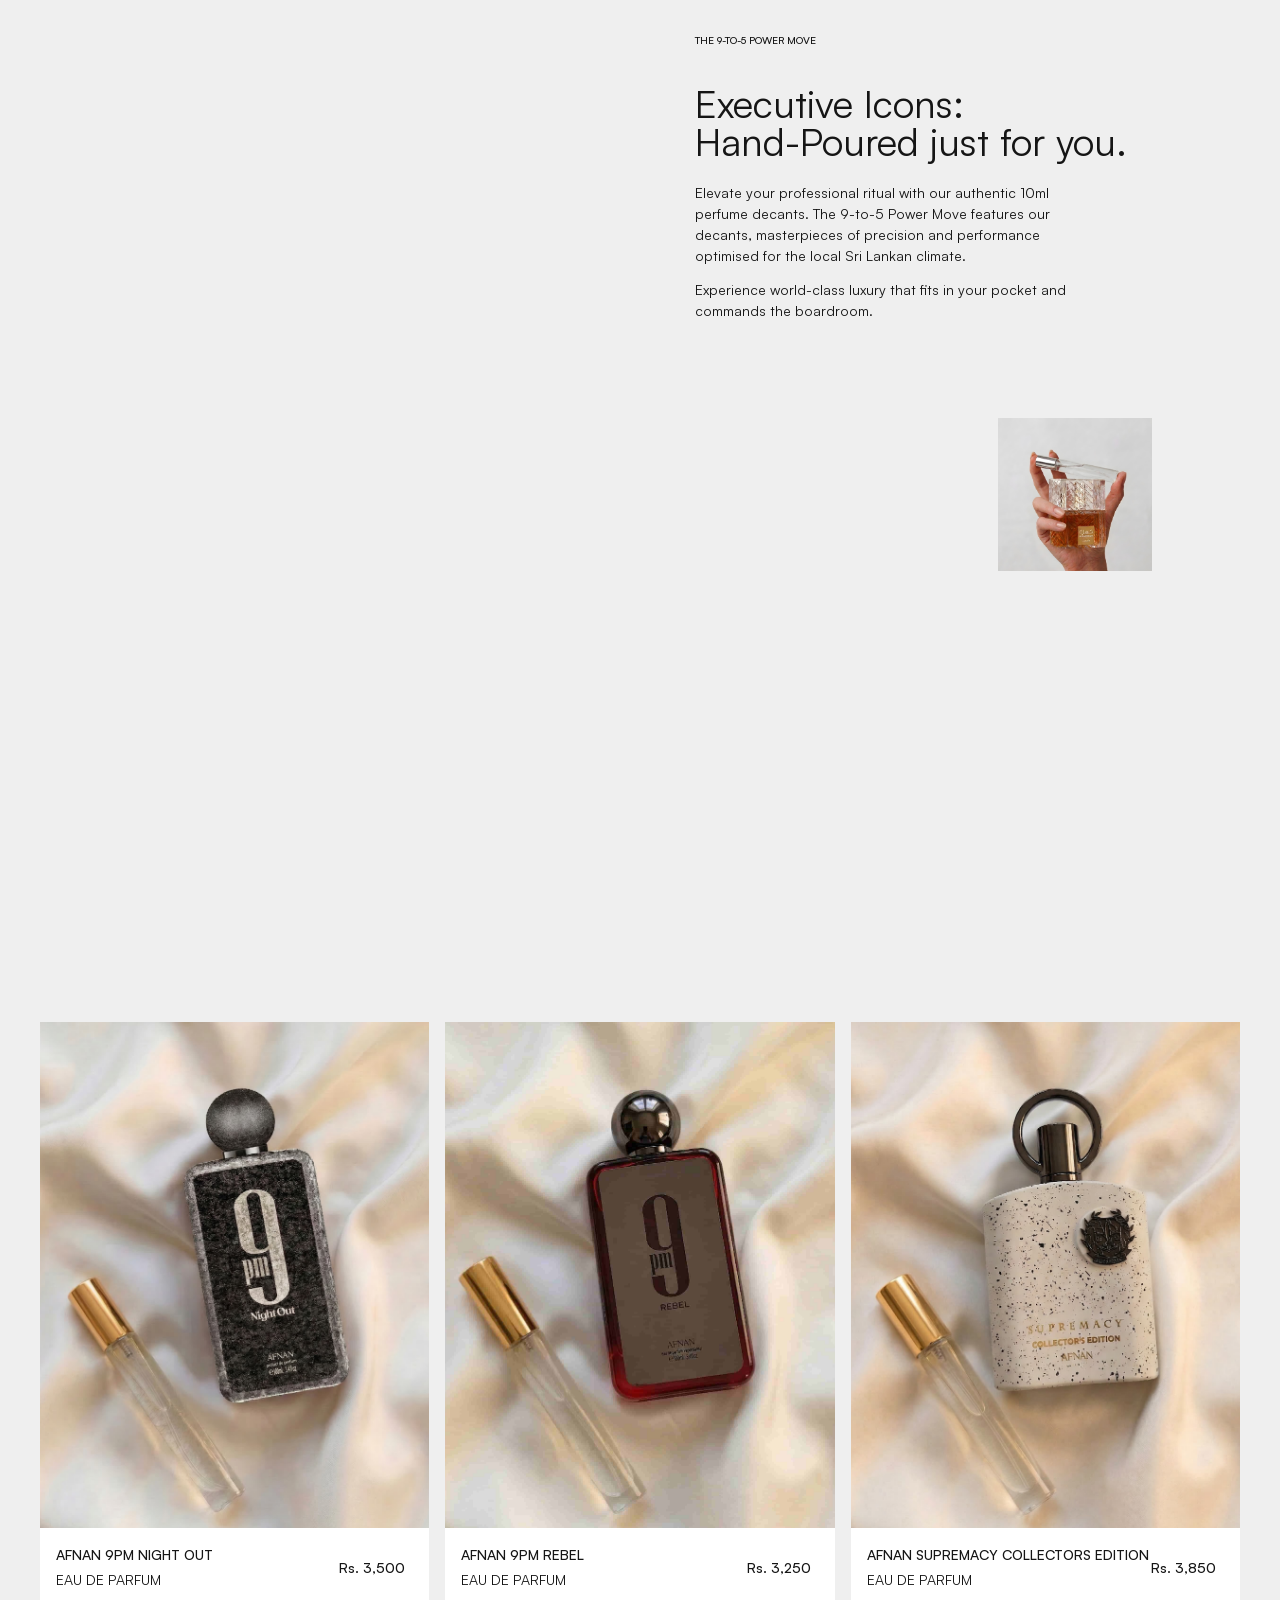
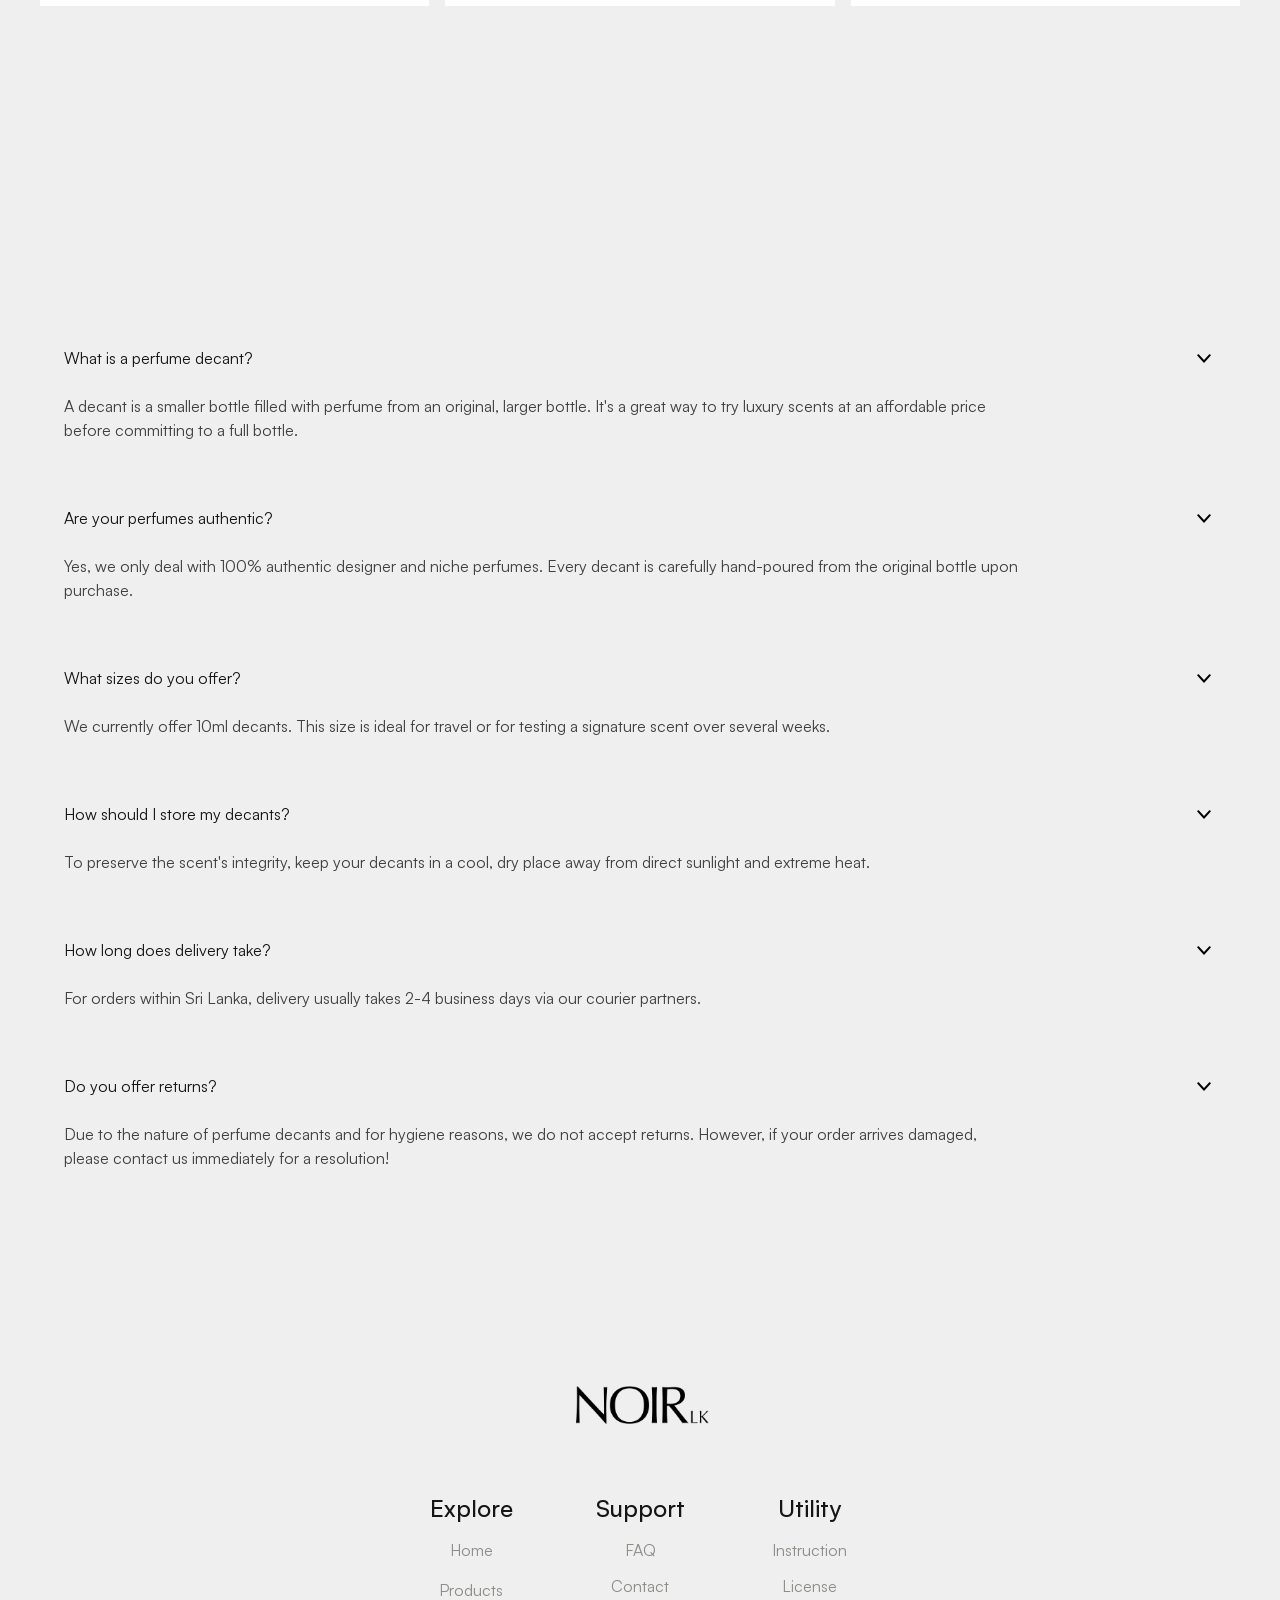
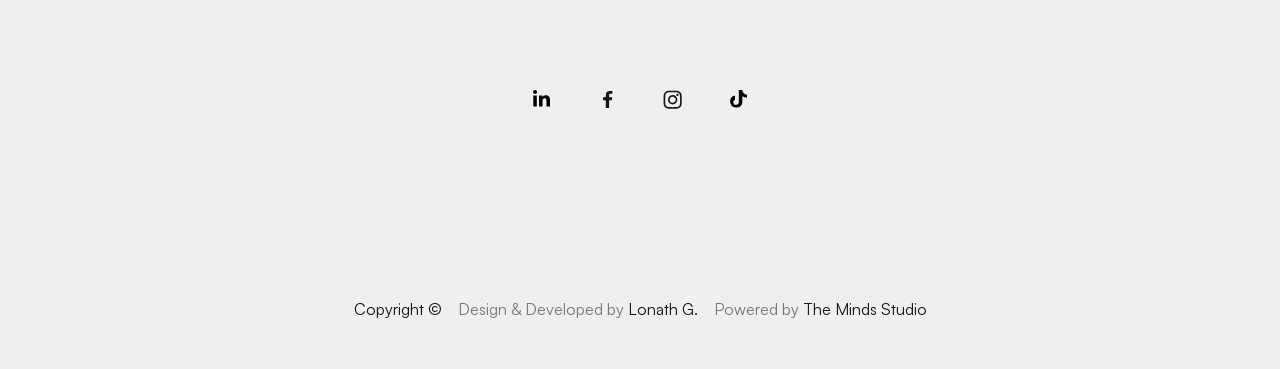
==== commit 2c08db74: "Footer Updated" ====
--- a/index.html
+++ b/index.html
@@ -565,13 +565,13 @@
           </div>
           <div data-w-id="840cf11d-6f08-20b7-2ae0-7b73f2738313" class="footer-social-wrapper">
             <a href="https://webflow.com/templates/designers/lucas-gusso" class="footer-social w-inline-block"><img
-                loading="lazy" src="images/Group.svg" alt="Logo" class="icon-embed"></a>
+                loading="lazy" src="images/logo-linkedin.svg" alt="Logo" class="icon-embed"></a>
             <a href="https://www.instagram.com/lucas.webflow/" class="footer-social w-inline-block"><img loading="lazy"
                 src="images/logo-fb-simple-2.svg" alt="Logo" class="icon-embed"></a>
             <a href="https://webflow.com/templates/designers/lucas-gusso" class="footer-social w-inline-block"><img
                 loading="lazy" src="images/logo-instagram-1.svg" alt="Logo" class="icon-embed"></a>
             <a href="https://www.instagram.com/lucas.webflow/" class="footer-social w-inline-block"><img loading="lazy"
-                src="images/logo-github-1.svg" alt="Logo" class="icon-embed"></a>
+                src="images/logo-tiktok.svg" alt="Logo" class="icon-embed"></a>
           </div>
           <div data-w-id="840cf11d-6f08-20b7-2ae0-7b73f273831c" class="footer-links-wrapper">
             <div class="credits-wrapper">
